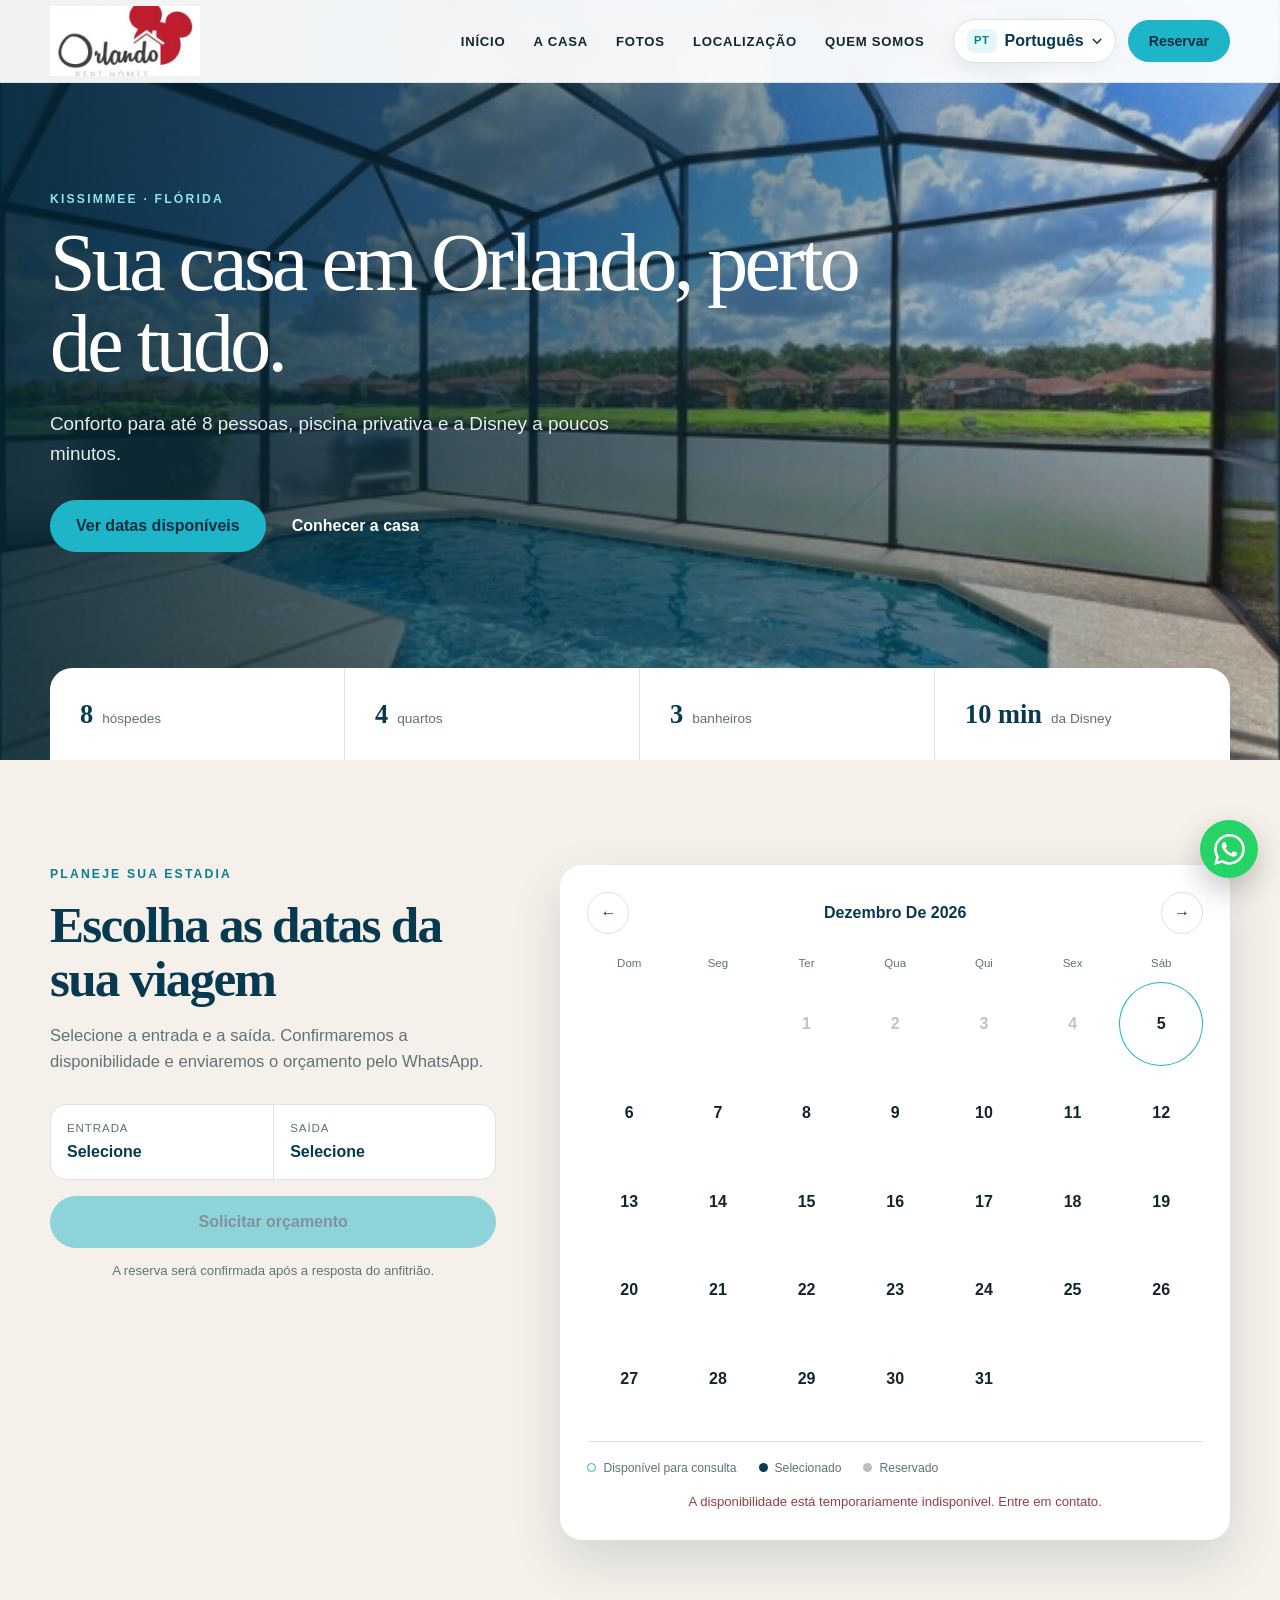
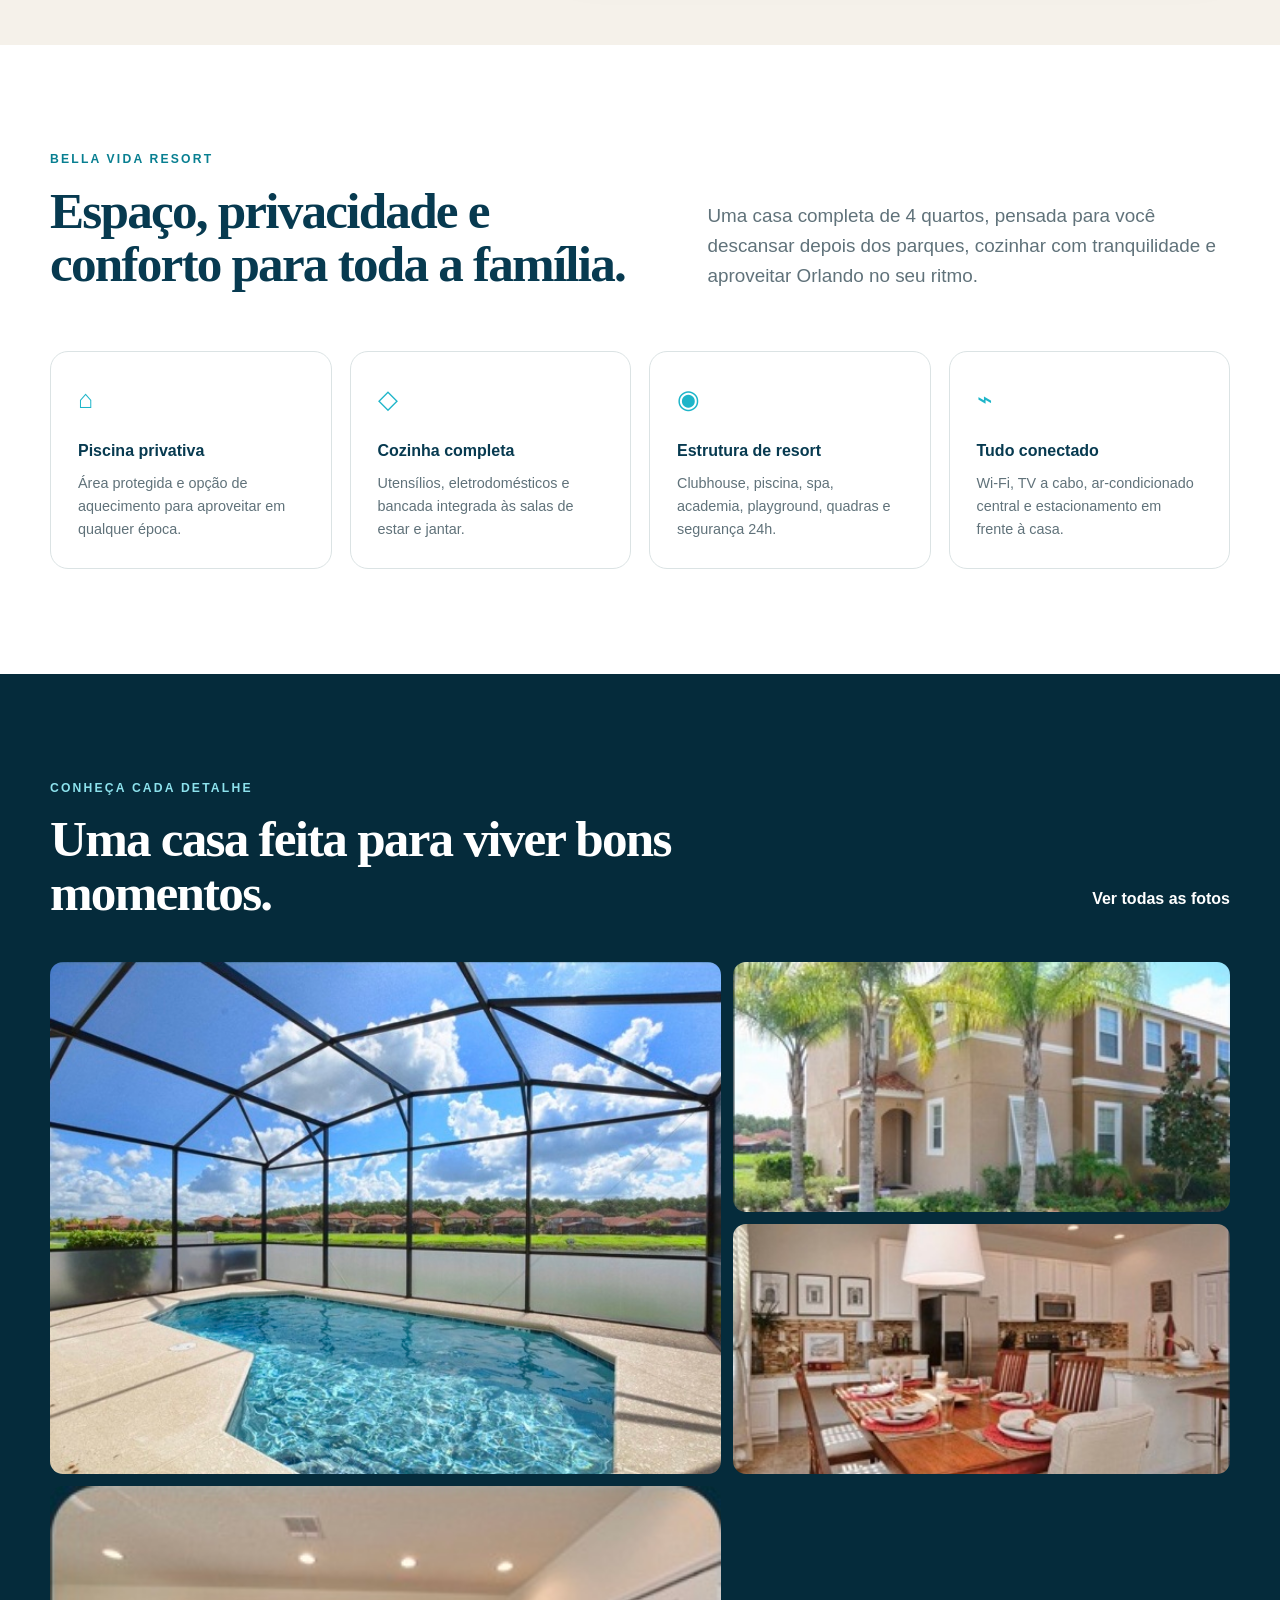
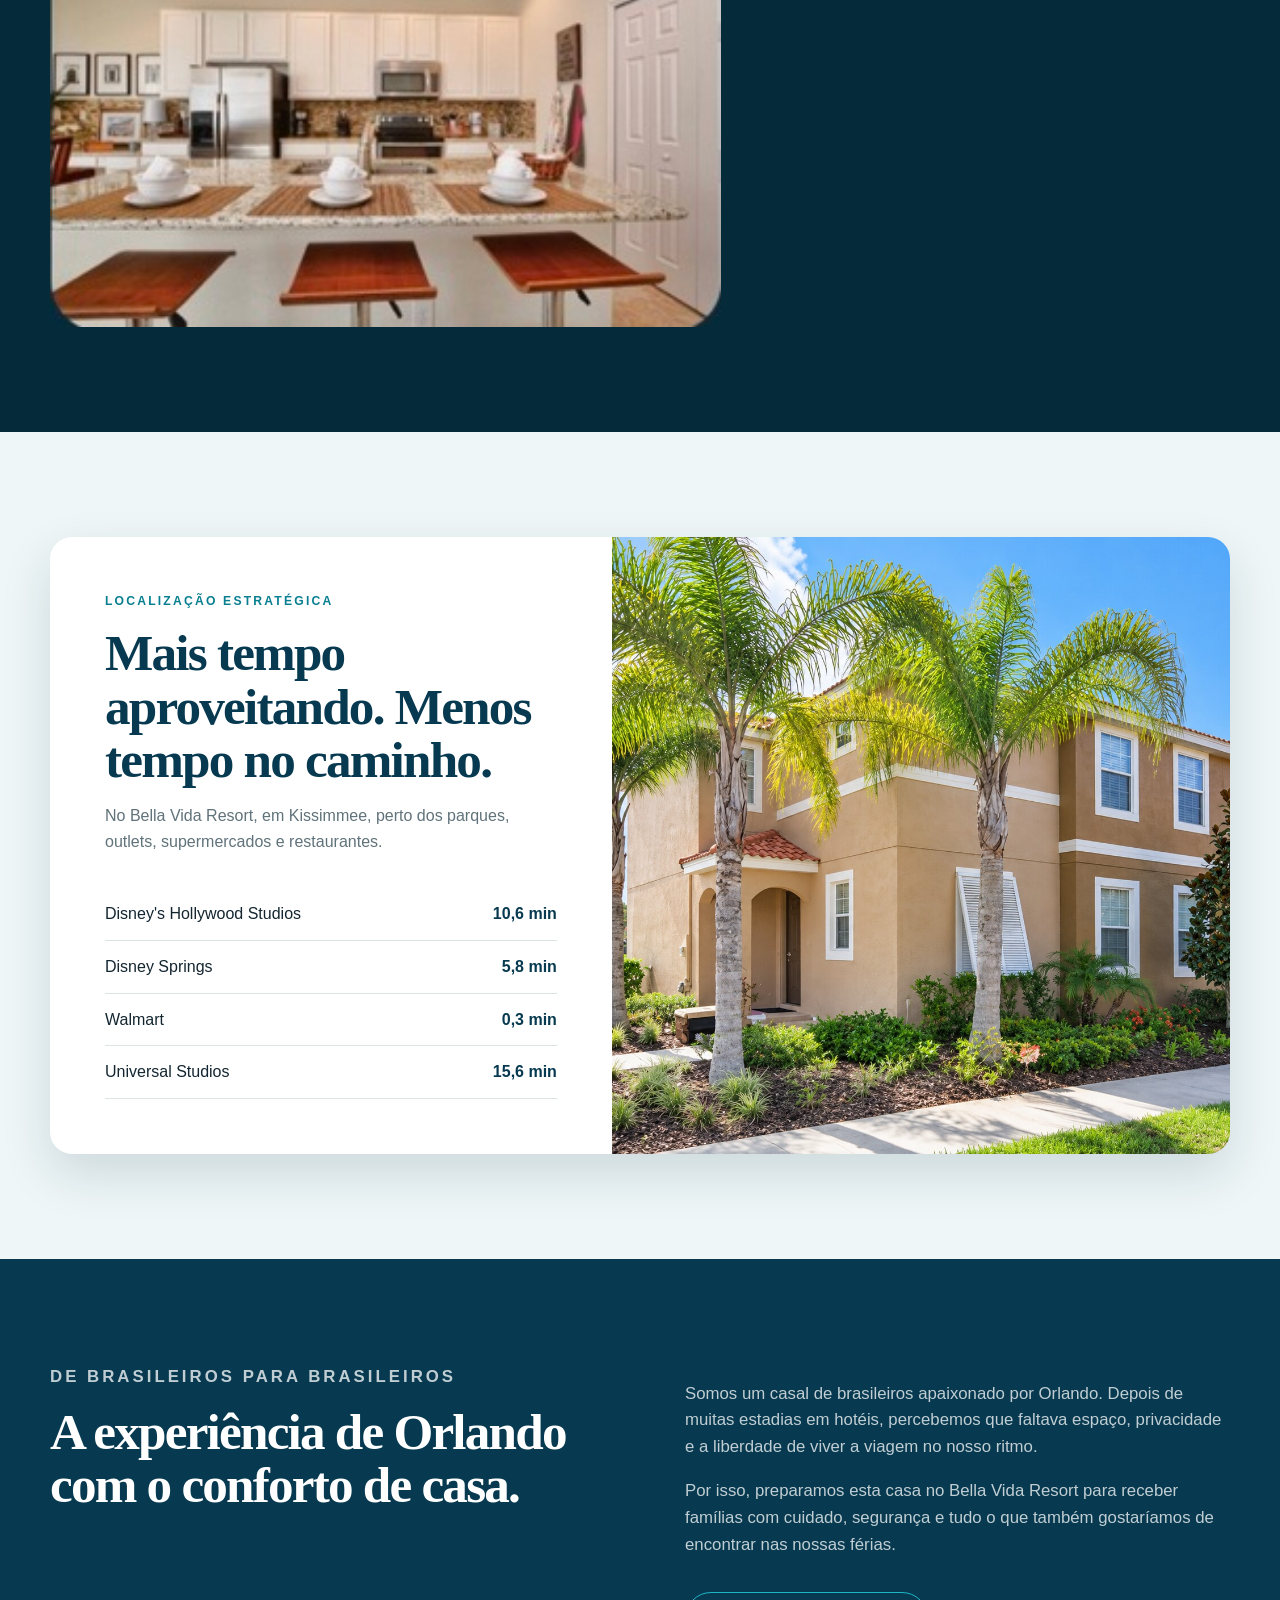
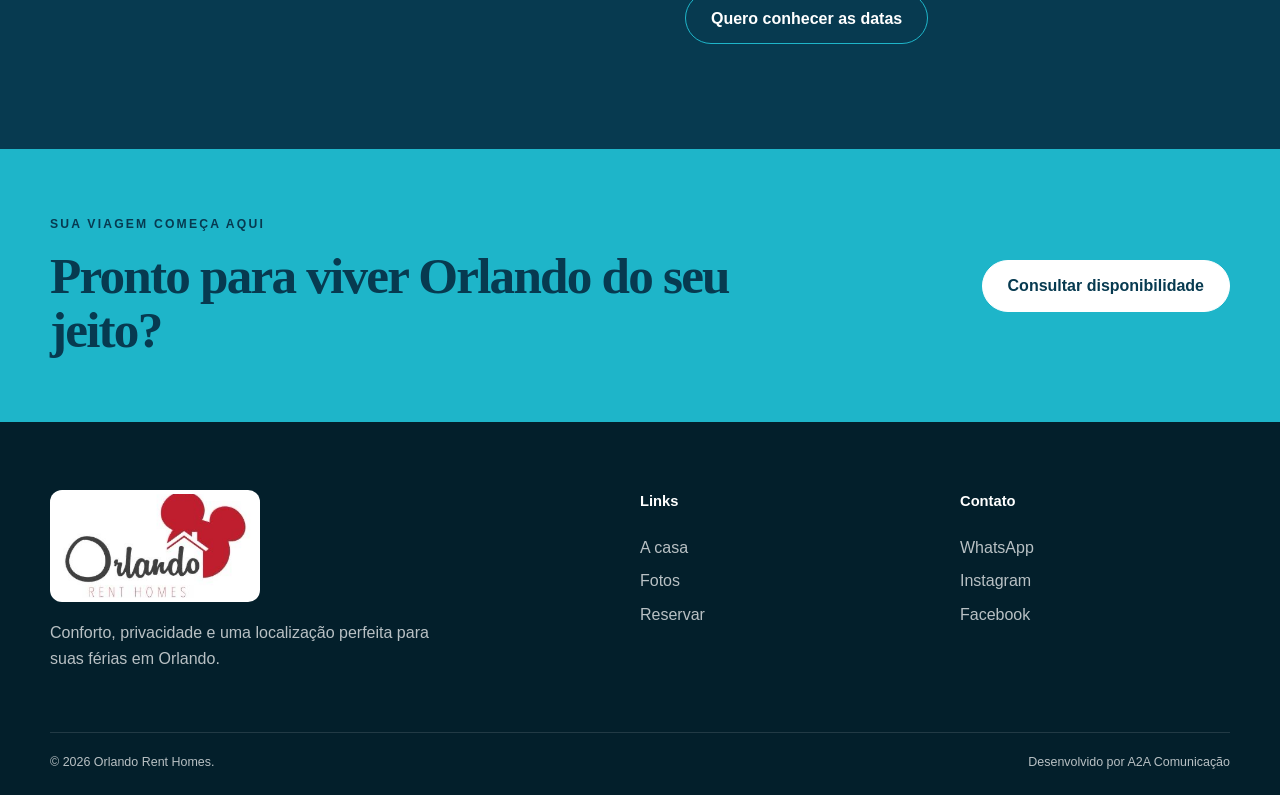
==== index.html @ c2b30181 "Atualiza logo do Orlando Rent Homes" ====
<!doctype html>
<html lang="pt-BR">
<head>
  <meta charset="utf-8">
  <meta name="viewport" content="width=device-width, initial-scale=1">
  <meta name="theme-color" content="#073a50">
  <meta name="description" content="Casa de temporada em Orlando, no Bella Vida Resort, com 4 quartos, piscina privativa e localização próxima à Disney.">
  <title>Orlando Rent Homes | Sua casa perto da Disney</title>
  <link rel="icon" type="image/svg+xml" href="assets/favicon.svg">
  <link rel="stylesheet" href="styles.css">
  <script src="app.js" defer></script>
</head>
<body>
  <a class="skip-link" href="#main">Pular para o conteúdo</a>
  <header class="site-header" id="top">
    <div class="header-inner shell">
      <a class="brand" href="#top" aria-label="Orlando Rent Homes - início">
        <img src="assets/logo-orlando-rent-homes-nova.jpeg?v=1" alt="Orlando Rent Homes" width="346" height="346">
      </a>
      <nav class="desktop-nav" aria-label="Navegação principal">
        <a href="#home" data-i18n="nav.home">Início</a>
        <a href="#house" data-i18n="nav.house">A casa</a>
        <a href="#gallery" data-i18n="nav.gallery">Fotos</a>
        <a href="#location" data-i18n="nav.location">Localização</a>
        <a href="#about" data-i18n="nav.about">Quem somos</a>
      </nav>
      <div class="header-actions">
        <div class="language-picker">
          <button class="language-button" type="button" aria-expanded="false" aria-controls="language-menu" aria-label="Escolher idioma">
            <span class="language-code" id="language-code" aria-hidden="true">PT</span>
            <span class="language-name" id="language-name">Português</span>
            <svg viewBox="0 0 12 8" aria-hidden="true"><path d="m1 1 5 5 5-5"/></svg>
          </button>
          <div class="language-menu" id="language-menu" role="menu" hidden>
            <button type="button" role="menuitem" data-language="pt"><span class="language-option-code" aria-hidden="true">PT</span><span><strong>Português</strong><small>Brasil</small></span><i aria-hidden="true">✓</i></button>
            <button type="button" role="menuitem" data-language="en"><span class="language-option-code" aria-hidden="true">EN</span><span><strong>English</strong><small>United States</small></span><i aria-hidden="true"></i></button>
          </div>
        </div>
        <a class="button button-small" href="#booking" data-i18n="nav.book">Reservar</a>
        <button class="menu-button" type="button" aria-expanded="false" aria-controls="mobile-nav" aria-label="Abrir menu">
          <svg viewBox="0 0 24 24" aria-hidden="true"><path d="M4 7h16M4 12h16M4 17h16"/></svg>
        </button>
      </div>
    </div>
    <nav class="mobile-nav" id="mobile-nav" aria-label="Navegação móvel" hidden>
      <a href="#home" data-i18n="nav.home">Início</a>
      <a href="#house" data-i18n="nav.house">A casa</a>
      <a href="#gallery" data-i18n="nav.gallery">Fotos</a>
      <a href="#location" data-i18n="nav.location">Localização</a>
      <a href="#about" data-i18n="nav.about">Quem somos</a>
      <a href="#booking" data-i18n="nav.book">Reservar</a>
    </nav>
  </header>

  <main id="main">
    <section class="hero" id="home" aria-labelledby="hero-title">
      <img class="hero-image" src="assets/pool.jpg?v=3" alt="Piscina privativa da casa em Orlando" fetchpriority="high">
      <div class="hero-overlay"></div>
      <div class="hero-content shell">
        <p class="eyebrow" data-i18n="hero.eyebrow">Kissimmee · Flórida</p>
        <h1 id="hero-title" data-i18n="hero.title">Sua casa em Orlando, perto de tudo.</h1>
        <p data-i18n="hero.text">Conforto para até 8 pessoas, piscina privativa e a Disney a poucos minutos.</p>
        <div class="hero-actions">
          <a class="button" href="#booking" data-i18n="hero.cta">Ver datas disponíveis</a>
          <a class="text-link light" href="#gallery"><span data-i18n="hero.photos">Conhecer a casa</span></a>
        </div>
      </div>
      <div class="quick-facts shell" aria-label="Destaques da casa">
        <div><strong>8</strong><span data-i18n="facts.guests">hóspedes</span></div>
        <div><strong>4</strong><span data-i18n="facts.bedrooms">quartos</span></div>
        <div><strong>3</strong><span data-i18n="facts.bathrooms">banheiros</span></div>
        <div><strong>10 min</strong><span data-i18n="facts.disney">da Disney</span></div>
      </div>
    </section>

    <section class="booking-section section" id="booking" aria-labelledby="booking-title">
      <div class="shell booking-grid">
        <div class="booking-copy">
          <p class="eyebrow dark" data-i18n="booking.eyebrow">Planeje sua estadia</p>
          <h2 id="booking-title" data-i18n="booking.title">Escolha as datas da sua viagem</h2>
          <p data-i18n="booking.text">Selecione a entrada e a saída. Confirmaremos a disponibilidade e enviaremos o orçamento pelo WhatsApp.</p>
          <div class="selection-summary" aria-live="polite">
            <div><span data-i18n="booking.checkin">Entrada</span><strong id="checkin-label">Selecione</strong></div>
            <div><span data-i18n="booking.checkout">Saída</span><strong id="checkout-label">Selecione</strong></div>
          </div>
          <button class="button button-wide" id="quote-button" type="button" disabled data-i18n="booking.quote">Solicitar orçamento</button>
          <p class="booking-note" data-i18n="booking.note">A reserva será confirmada após a resposta do anfitrião.</p>
        </div>
        <div class="calendar-card">
          <div class="calendar-toolbar">
            <button id="calendar-prev" type="button" aria-label="Mês anterior">←</button>
            <strong id="calendar-title"></strong>
            <button id="calendar-next" type="button" aria-label="Próximo mês">→</button>
          </div>
          <div class="calendar" id="calendar" aria-label="Calendário de reservas"></div>
          <div class="calendar-legend">
            <span><i class="legend-dot available"></i><span data-i18n="calendar.available">Disponível para consulta</span></span>
            <span><i class="legend-dot selected"></i><span data-i18n="calendar.selected">Selecionado</span></span>
            <span><i class="legend-dot reserved"></i><span data-i18n="calendar.reserved">Reservado</span></span>
          </div>
          <p class="calendar-status" id="calendar-status" aria-live="polite"></p>
        </div>
      </div>
    </section>

    <section class="section house-section" id="house">
      <div class="shell intro-grid">
        <div>
          <p class="eyebrow dark" data-i18n="house.eyebrow">Bella Vida Resort</p>
          <h2 data-i18n="house.title">Espaço, privacidade e conforto para toda a família.</h2>
        </div>
        <p class="lead" data-i18n="house.text">Uma casa completa de 4 quartos, pensada para você descansar depois dos parques, cozinhar com tranquilidade e aproveitar Orlando no seu ritmo.</p>
      </div>
      <div class="shell feature-grid">
        <article><span class="icon">⌂</span><h3 data-i18n="features.poolTitle">Piscina privativa</h3><p data-i18n="features.poolText">Área protegida e opção de aquecimento para aproveitar em qualquer época.</p></article>
        <article><span class="icon">◇</span><h3 data-i18n="features.kitchenTitle">Cozinha completa</h3><p data-i18n="features.kitchenText">Utensílios, eletrodomésticos e bancada integrada às salas de estar e jantar.</p></article>
        <article><span class="icon">◉</span><h3 data-i18n="features.resortTitle">Estrutura de resort</h3><p data-i18n="features.resortText">Clubhouse, piscina, spa, academia, playground, quadras e segurança 24h.</p></article>
        <article><span class="icon">⌁</span><h3 data-i18n="features.connectedTitle">Tudo conectado</h3><p data-i18n="features.connectedText">Wi-Fi, TV a cabo, ar-condicionado central e estacionamento em frente à casa.</p></article>
      </div>
    </section>

    <section class="gallery-section section" id="gallery" aria-labelledby="gallery-title">
      <div class="shell section-heading">
        <div><p class="eyebrow" data-i18n="gallery.eyebrow">Conheça cada detalhe</p><h2 id="gallery-title" data-i18n="gallery.title">Uma casa feita para viver bons momentos.</h2></div>
        <button class="text-link" id="show-all" type="button"><span data-i18n="gallery.cta">Ver todas as fotos</span></button>
      </div>
      <div class="shell gallery-grid">
        <button class="gallery-item gallery-main" data-full="assets/pool.jpg?v=3"><img src="assets/pool.jpg?v=3" alt="Piscina privativa" loading="lazy"></button>
        <button class="gallery-item" data-full="assets/front.jpg?v=3"><img src="assets/front.jpg?v=3" alt="Fachada da casa" loading="lazy"></button>
        <button class="gallery-item" data-full="assets/dining.jpg?v=3"><img src="assets/dining.jpg?v=3" alt="Sala de jantar" loading="lazy"></button>
        <button class="gallery-item" data-full="assets/kitchen.jpg?v=3"><img src="assets/kitchen.jpg?v=3" alt="Cozinha e bancada" loading="lazy"></button>
      </div>
    </section>

    <section class="section location-section" id="location">
      <div class="shell location-grid">
        <div class="location-card">
          <p class="eyebrow dark" data-i18n="location.eyebrow">Localização estratégica</p>
          <h2 data-i18n="location.title">Mais tempo aproveitando. Menos tempo no caminho.</h2>
          <p data-i18n="location.text">No Bella Vida Resort, em Kissimmee, perto dos parques, outlets, supermercados e restaurantes.</p>
          <ul class="distance-list">
            <li><span>Disney's Hollywood Studios</span><strong>10,6 min</strong></li>
            <li><span>Disney Springs</span><strong>5,8 min</strong></li>
            <li><span>Walmart</span><strong>0,3 min</strong></li>
            <li><span>Universal Studios</span><strong>15,6 min</strong></li>
          </ul>
        </div>
        <img src="assets/front-hd.jpg?v=4" alt="Casa Orlando Rent Homes no Bella Vida Resort" loading="lazy">
      </div>
    </section>

    <section class="section about-section" id="about">
      <div class="shell about-grid">
        <div>
          <p class="eyebrow" data-i18n="about.eyebrow">De brasileiros para brasileiros</p>
          <h2 data-i18n="about.title">A experiência de Orlando com o conforto de casa.</h2>
        </div>
        <div>
          <p data-i18n="about.text1">Somos um casal de brasileiros apaixonado por Orlando. Depois de muitas estadias em hotéis, percebemos que faltava espaço, privacidade e a liberdade de viver a viagem no nosso ritmo.</p>
          <p data-i18n="about.text2">Por isso, preparamos esta casa no Bella Vida Resort para receber famílias com cuidado, segurança e tudo o que também gostaríamos de encontrar nas nossas férias.</p>
          <a class="button button-outline" href="#booking" data-i18n="about.cta">Quero conhecer as datas</a>
        </div>
      </div>
    </section>

    <section class="cta-section">
      <div class="shell cta-inner">
        <div><p class="eyebrow" data-i18n="cta.eyebrow">Sua viagem começa aqui</p><h2 data-i18n="cta.title">Pronto para viver Orlando do seu jeito?</h2></div>
        <a class="button button-light" href="#booking" data-i18n="cta.button">Consultar disponibilidade</a>
      </div>
    </section>
  </main>

  <footer class="footer">
    <div class="shell footer-grid">
      <div class="footer-brand"><img src="assets/logo-orlando-rent-homes-nova.jpeg?v=1" alt="Orlando Rent Homes" width="346" height="346"><p data-i18n="footer.text">Conforto, privacidade e uma localização perfeita para suas férias em Orlando.</p></div>
      <div><h3 data-i18n="footer.links">Links</h3><a href="#house" data-i18n="nav.house">A casa</a><a href="#gallery" data-i18n="nav.gallery">Fotos</a><a href="#booking" data-i18n="nav.book">Reservar</a></div>
      <div><h3 data-i18n="footer.contact">Contato</h3><a href="https://wa.me/5511999066659" target="_blank" rel="noopener">WhatsApp</a><a href="https://www.instagram.com/orlando_rent_homes/" target="_blank" rel="noopener">Instagram</a><a href="https://www.facebook.com/orlandorenthomes" target="_blank" rel="noopener">Facebook</a></div>
    </div>
    <div class="shell footer-bottom"><span>© <span id="year"></span> Orlando Rent Homes.</span><span>Desenvolvido por <a href="https://a2a.com.br/" target="_blank" rel="noopener">A2A Comunicação</a></span></div>
  </footer>

  <a class="whatsapp-float" href="https://wa.me/5511999066659" target="_blank" rel="noopener" aria-label="Falar pelo WhatsApp">
    <svg viewBox="0 0 16 16" aria-hidden="true">
      <path d="M13.601 2.326A7.854 7.854 0 0 0 7.994 0C3.627 0 .068 3.558.064 7.926c0 1.399.366 2.76 1.057 3.965L0 16l4.204-1.102a7.933 7.933 0 0 0 3.79.965h.004c4.368 0 7.926-3.558 7.93-7.93a7.898 7.898 0 0 0-2.327-5.607M7.994 14.521a6.573 6.573 0 0 1-3.356-.92l-.24-.144-2.494.654.666-2.433-.156-.251a6.56 6.56 0 0 1-1.007-3.505c0-3.626 2.957-6.584 6.591-6.584a6.56 6.56 0 0 1 4.66 1.932 6.557 6.557 0 0 1 1.928 4.66c-.004 3.639-2.961 6.592-6.592 6.592m3.615-4.934c-.197-.099-1.17-.578-1.353-.646-.182-.065-.315-.099-.445.099-.133.197-.514.646-.63.775-.116.133-.232.148-.43.05-.197-.1-.836-.308-1.592-.985-.59-.525-.986-1.175-1.103-1.372-.116-.198-.013-.304.086-.403.09-.088.197-.232.296-.35.099-.116.133-.197.198-.329.065-.133.034-.247-.016-.346l-.627-1.513c-.165-.398-.332-.342-.445-.348-.116-.006-.247-.006-.38-.006a.729.729 0 0 0-.527.247c-.182.198-.691.677-.691 1.654s.71 1.916.81 2.049c.098.133 1.394 2.132 3.383 2.992.47.203.84.324 1.129.415.474.151.904.129 1.244.078.38-.058 1.171-.48 1.338-.943.164-.464.164-.86.116-.943-.05-.084-.182-.133-.38-.232"/>
    </svg>
  </a>

  <dialog class="lightbox" id="lightbox">
    <button type="button" class="lightbox-close" aria-label="Fechar">×</button>
    <button type="button" class="lightbox-prev" aria-label="Foto anterior">←</button>
    <img id="lightbox-image" alt="Foto ampliada da casa">
    <button type="button" class="lightbox-next" aria-label="Próxima foto">→</button>
  </dialog>
</body>
</html>
---- styles.css ----
:root{--navy:#073a50;--navy-deep:#052b3b;--aqua:#1eb5c9;--sand:#f5f1ea;--white:#fff;--ink:#132630;--muted:#60727a;--line:#dbe3e4;--shadow:0 20px 50px rgba(5,43,59,.14);--radius:22px;--shell:min(1180px,calc(100% - 40px))}
*{box-sizing:border-box}html{scroll-behavior:smooth;scroll-padding-top:92px}body{margin:0;color:var(--ink);font-family:Inter,ui-sans-serif,-apple-system,BlinkMacSystemFont,"Segoe UI",sans-serif;font-size:16px;line-height:1.6;background:#fff}img{max-width:100%;display:block}a{color:inherit;text-decoration:none}button{font:inherit}.shell{width:var(--shell);margin-inline:auto}.skip-link{position:fixed;left:12px;top:-80px;background:#fff;padding:12px 18px;z-index:999;border-radius:8px}.skip-link:focus{top:12px}.site-header{position:fixed;inset:0 0 auto;z-index:100;background:rgba(255,255,255,.94);backdrop-filter:blur(14px);border-bottom:1px solid rgba(7,58,80,.09)}.header-inner{height:82px;display:flex;align-items:center;justify-content:space-between;gap:28px}.brand img{width:154px;height:auto;max-height:64px;object-fit:contain}.desktop-nav{display:flex;align-items:center;gap:28px;margin-left:auto}.desktop-nav a{font-size:.82rem;font-weight:700;text-transform:uppercase;letter-spacing:.06em;position:relative}.desktop-nav a:after{content:"";position:absolute;left:0;right:100%;bottom:-7px;height:2px;background:var(--aqua);transition:.25s}.desktop-nav a:hover:after{right:0}.header-actions{display:flex;align-items:center;gap:12px}.lang-switch{border:0;background:transparent;color:var(--muted);font-weight:700;font-size:.82rem;cursor:pointer;padding:10px 4px}.lang-switch .lang-active{color:var(--navy)}.button{display:inline-flex;align-items:center;justify-content:center;min-height:52px;padding:0 25px;border:1px solid var(--aqua);border-radius:999px;background:var(--aqua);color:#062e3e;font-weight:800;cursor:pointer;transition:transform .2s,box-shadow .2s,background .2s}.button:hover{transform:translateY(-2px);box-shadow:0 12px 24px rgba(30,181,201,.24)}.button-small{min-height:42px;padding:0 20px;font-size:.88rem}.menu-button{display:none;border:0;background:transparent;width:44px;height:44px;padding:10px}.menu-button svg{fill:none;stroke:var(--navy);stroke-width:2;stroke-linecap:round}.mobile-nav{background:#fff;border-top:1px solid var(--line);padding:12px 20px 22px}.mobile-nav a{display:block;padding:12px 0;font-weight:700;border-bottom:1px solid #edf1f2}.hero{position:relative;min-height:760px;display:flex;align-items:center;padding-top:82px;color:#fff;overflow:hidden}.hero-image,.hero-overlay{position:absolute;inset:0;width:100%;height:100%;object-fit:cover}.hero-overlay{background:linear-gradient(90deg,rgba(3,35,49,.88) 0%,rgba(3,35,49,.58) 48%,rgba(3,35,49,.12) 100%)}.hero-content{position:relative;z-index:2;padding-bottom:100px}.eyebrow{margin:0 0 14px;text-transform:uppercase;letter-spacing:.18em;font-size:.76rem;font-weight:900;color:#8de2ed}.eyebrow.dark{color:#087f91}.hero h1{font-family:Georgia,"Times New Roman",serif;font-weight:500;font-size:clamp(3rem,6.4vw,6rem);line-height:.98;letter-spacing:-.045em;max-width:830px;margin:0}.hero-content>p:not(.eyebrow){max-width:600px;margin:25px 0 31px;font-size:1.18rem;color:rgba(255,255,255,.9)}.hero-actions{display:flex;align-items:center;gap:26px;flex-wrap:wrap}.text-link{display:inline-flex;align-items:center;gap:10px;border:0;background:transparent;padding:8px 0;font-weight:800;color:var(--navy);cursor:pointer}.text-link.light{color:#fff}.quick-facts{position:absolute;z-index:3;bottom:0;left:50%;transform:translateX(-50%);display:grid;grid-template-columns:repeat(4,1fr);background:#fff;color:var(--ink);border-radius:22px 22px 0 0;overflow:hidden;box-shadow:var(--shadow)}.quick-facts div{padding:25px 30px;border-right:1px solid var(--line);display:flex;align-items:baseline;gap:9px}.quick-facts div:last-child{border-right:0}.quick-facts strong{font-family:Georgia,serif;font-size:1.65rem;color:var(--navy)}.quick-facts span{font-size:.85rem;color:var(--muted)}.section{padding:105px 0}.booking-section{background:var(--sand)}.booking-grid{display:grid;grid-template-columns:.8fr 1.2fr;gap:64px;align-items:start}.booking-copy h2,.intro-grid h2,.section-heading h2,.location-card h2,.about-section h2,.cta-section h2{font-family:Georgia,serif;color:var(--navy);font-size:clamp(2.25rem,4vw,4rem);line-height:1.05;letter-spacing:-.035em;margin:0}.booking-copy>p:not(.eyebrow){color:var(--muted);font-size:1.04rem}.selection-summary{display:grid;grid-template-columns:1fr 1fr;border:1px solid var(--line);background:#fff;border-radius:16px;margin:28px 0 16px;overflow:hidden}.selection-summary div{padding:14px 16px}.selection-summary div+div{border-left:1px solid var(--line)}.selection-summary span{display:block;font-size:.72rem;text-transform:uppercase;letter-spacing:.08em;color:var(--muted)}.selection-summary strong{display:block;color:var(--navy);margin-top:2px}.button-wide{width:100%}.button:disabled{opacity:.48;cursor:not-allowed;transform:none;box-shadow:none}.booking-note{font-size:.82rem!important;text-align:center;margin-top:12px!important}.calendar-card{background:#fff;border-radius:var(--radius);box-shadow:var(--shadow);padding:27px}.calendar-toolbar{display:flex;align-items:center;justify-content:space-between;margin-bottom:15px}.calendar-toolbar button{border:1px solid var(--line);background:#fff;border-radius:50%;width:42px;height:42px;color:var(--navy);cursor:pointer}.calendar-toolbar strong{text-transform:capitalize;color:var(--navy)}.calendar{display:grid;grid-template-columns:repeat(7,1fr);gap:5px}.calendar-day-name{text-align:center;font-size:.72rem;color:var(--muted);padding:5px}.calendar-day{aspect-ratio:1;border:0;background:transparent;border-radius:50%;cursor:pointer;color:var(--ink);font-weight:650}.calendar-day:hover:not(:disabled){background:#e9f7f9}.calendar-day.is-today{box-shadow:inset 0 0 0 1px var(--aqua)}.calendar-day.is-selected,.calendar-day.is-start,.calendar-day.is-end{background:var(--navy);color:#fff}.calendar-day.is-range{background:#dff4f7;border-radius:8px}.calendar-day:disabled{color:#bdc5c8;cursor:not-allowed}.calendar-blank{aspect-ratio:1}.calendar-legend{display:flex;gap:22px;flex-wrap:wrap;border-top:1px solid var(--line);margin-top:20px;padding-top:17px;font-size:.76rem;color:var(--muted)}.legend-dot{display:inline-block;width:9px;height:9px;border-radius:50%;margin-right:7px}.legend-dot.available{border:1px solid var(--aqua)}.legend-dot.selected{background:var(--navy)}.intro-grid{display:grid;grid-template-columns:1.05fr .95fr;gap:80px;align-items:end}.lead{font-size:1.18rem;color:var(--muted);margin:0}.feature-grid{display:grid;grid-template-columns:repeat(4,1fr);gap:18px;margin-top:60px}.feature-grid article{border:1px solid var(--line);border-radius:18px;padding:27px;background:#fff}.feature-grid .icon{font-size:1.6rem;color:var(--aqua)}.feature-grid h3{font-size:1rem;color:var(--navy);margin:18px 0 8px}.feature-grid p{font-size:.9rem;color:var(--muted);margin:0}.gallery-section{background:var(--navy-deep);color:#fff}.gallery-section h2{color:#fff;max-width:700px}.gallery-section .text-link{color:#fff}.section-heading{display:flex;justify-content:space-between;align-items:end;gap:30px;margin-bottom:42px}.gallery-grid{display:grid;grid-template-columns:1.35fr 1fr 1fr;grid-template-rows:250px 250px;gap:12px}.gallery-item{border:0;padding:0;border-radius:13px;overflow:hidden;cursor:pointer;background:#0b4a62}.gallery-main{grid-row:1/3}.gallery-item img{width:100%;height:100%;object-fit:cover;transition:transform .45s}.gallery-item:hover img{transform:scale(1.04)}.location-section{background:#eef6f7}.location-grid{display:grid;grid-template-columns:1fr 1.1fr;align-items:stretch;background:#fff;border-radius:var(--radius);overflow:hidden;box-shadow:var(--shadow)}.location-grid>img{width:100%;height:100%;min-height:560px;object-fit:cover}.location-card{padding:55px}.location-card>p:not(.eyebrow){color:var(--muted)}.distance-list{list-style:none;margin:34px 0 0;padding:0}.distance-list li{display:flex;justify-content:space-between;gap:20px;padding:13px 0;border-bottom:1px solid var(--line)}.distance-list strong{color:var(--navy)}.about-section{background:var(--navy);color:#fff}.about-grid{display:grid;grid-template-columns:1fr 1fr;gap:90px}.about-section h2{color:#fff}.about-section p{color:rgba(255,255,255,.75);font-size:1.05rem}.button-outline{background:transparent;color:#fff;margin-top:17px}.cta-section{background:var(--aqua);padding:66px 0}.cta-inner{display:flex;align-items:center;justify-content:space-between;gap:35px}.cta-section h2{max-width:750px}.cta-section .eyebrow{color:var(--navy)}.button-light{background:#fff;border-color:#fff;color:var(--navy)}.footer{background:#031f2b;color:rgba(255,255,255,.72);padding:68px 0 22px}.footer-grid{display:grid;grid-template-columns:2fr 1fr 1fr;gap:50px}.footer-brand img{filter:brightness(0) invert(1);margin-bottom:18px}.footer-brand p{max-width:410px}.footer h3{color:#fff;font-size:.92rem;margin:0 0 17px}.footer-grid>div:not(.footer-brand) a{display:block;padding:4px 0}.footer a:hover{color:#8de2ed}.footer-bottom{display:flex;justify-content:space-between;gap:20px;border-top:1px solid rgba(255,255,255,.12);margin-top:45px;padding-top:20px;font-size:.78rem}.whatsapp-float{position:fixed;right:22px;bottom:22px;z-index:90;width:58px;height:58px;border-radius:50%;display:grid;place-items:center;background:#25d366;box-shadow:0 12px 30px rgba(0,0,0,.23)}.whatsapp-float svg{width:29px;fill:#fff}.lightbox{width:min(1000px,calc(100% - 30px));max-width:none;border:0;padding:0;background:#051f2a;border-radius:18px;overflow:visible}.lightbox::backdrop{background:rgba(2,16,22,.91)}.lightbox img{width:100%;max-height:80vh;object-fit:contain;border-radius:18px}.lightbox-close,.lightbox-prev,.lightbox-next{position:absolute;border:0;background:rgba(0,0,0,.55);color:#fff;cursor:pointer;border-radius:50%;width:46px;height:46px;font-size:1.4rem}.lightbox-close{right:-10px;top:-55px}.lightbox-prev{left:15px;top:50%;transform:translateY(-50%)}.lightbox-next{right:15px;top:50%;transform:translateY(-50%)}
@media(max-width:1020px){.desktop-nav{display:none}.menu-button{display:block}.booking-grid,.location-grid{grid-template-columns:1fr}.feature-grid{grid-template-columns:1fr 1fr}.gallery-grid{grid-template-columns:1.2fr 1fr;grid-template-rows:230px 230px}.gallery-item:nth-child(4),.gallery-item:nth-child(5){display:none}.location-grid>img{min-height:360px}.about-grid{gap:45px}}
@media(max-width:700px){:root{--shell:min(100% - 28px,1180px)}html{scroll-padding-top:72px}.header-inner{height:70px}.brand img{width:124px}.header-actions>.button{display:none}.hero{min-height:710px;padding-top:70px;align-items:flex-end}.hero-overlay{background:linear-gradient(0deg,rgba(3,35,49,.95) 0%,rgba(3,35,49,.55) 63%,rgba(3,35,49,.2) 100%)}.hero-content{padding-bottom:190px}.hero h1{font-size:clamp(2.75rem,13vw,4.6rem)}.hero-content>p:not(.eyebrow){font-size:1rem}.quick-facts{grid-template-columns:1fr 1fr;width:calc(100% - 28px);border-radius:18px 18px 0 0}.quick-facts div{padding:14px 16px}.quick-facts div:nth-child(2){border-right:0}.quick-facts div:nth-child(-n+2){border-bottom:1px solid var(--line)}.quick-facts strong{font-size:1.3rem}.section{padding:72px 0}.booking-grid,.intro-grid,.about-grid{grid-template-columns:1fr;gap:38px}.booking-copy h2,.intro-grid h2,.section-heading h2,.location-card h2,.about-section h2,.cta-section h2{font-size:2.45rem}.calendar-card{padding:17px}.calendar-day{font-size:.84rem}.feature-grid{grid-template-columns:1fr}.feature-grid article{padding:22px}.section-heading{align-items:flex-start;flex-direction:column;margin-bottom:30px}.gallery-grid{grid-template-columns:1fr 1fr;grid-template-rows:260px 150px}.gallery-main{grid-row:1;grid-column:1/3}.gallery-item:nth-child(4){display:block}.gallery-item:nth-child(5){display:none}.location-card{padding:32px 25px}.location-grid>img{min-height:280px}.cta-inner{align-items:flex-start;flex-direction:column}.footer-grid{grid-template-columns:1fr 1fr}.footer-brand{grid-column:1/3}.footer-bottom{flex-direction:column}.whatsapp-float{width:52px;height:52px;right:16px;bottom:16px}.lightbox-prev{left:8px}.lightbox-next{right:8px}}
@media(prefers-reduced-motion:reduce){html{scroll-behavior:auto}*,*:before,*:after{transition:none!important}}

/* Language menu and motion refinements */
.language-picker{position:relative;flex:0 0 auto}.language-button{min-height:44px;display:flex;align-items:center;gap:8px;padding:0 13px;border:1px solid var(--line);border-radius:999px;background:#fff;color:var(--navy);font-weight:800;cursor:pointer;box-shadow:0 6px 18px rgba(7,58,80,.06);transition:border-color .2s,box-shadow .2s,transform .2s}.language-button:hover,.language-button[aria-expanded="true"]{border-color:var(--aqua);box-shadow:0 10px 24px rgba(7,58,80,.12);transform:translateY(-1px)}.language-code,.language-option-code{display:inline-grid;place-items:center;min-width:30px;height:24px;padding:0 6px;border-radius:7px;background:#e6f7f9;color:#087f91;font-size:.7rem;font-weight:900;letter-spacing:.05em}.language-button svg{width:10px;height:7px;fill:none;stroke:currentColor;stroke-width:1.8;transition:transform .2s}.language-button[aria-expanded="true"] svg{transform:rotate(180deg)}.language-menu{position:absolute;right:0;top:calc(100% + 11px);width:240px;padding:8px;background:#fff;border:1px solid var(--line);border-radius:16px;box-shadow:0 22px 50px rgba(5,43,59,.2);animation:menu-in .18s ease both}.language-menu:before{content:"";position:absolute;right:24px;top:-6px;width:11px;height:11px;background:#fff;border-left:1px solid var(--line);border-top:1px solid var(--line);transform:rotate(45deg)}.language-menu button{position:relative;width:100%;display:grid;grid-template-columns:38px 1fr 20px;align-items:center;gap:9px;padding:11px;border:0;border-radius:11px;background:transparent;color:var(--ink);text-align:left;cursor:pointer}.language-menu button:hover,.language-menu button.is-active{background:#eef8f9}.language-menu strong,.language-menu small{display:block}.language-menu strong{font-size:.9rem;color:var(--navy)}.language-menu small{font-size:.72rem;color:var(--muted)}.language-menu i{font-style:normal;color:#087f91;font-weight:900}.reveal{opacity:0;transform:translateY(28px);transition:opacity .7s ease var(--reveal-delay,0ms),transform .7s cubic-bezier(.22,1,.36,1) var(--reveal-delay,0ms)}.reveal.is-visible{opacity:1;transform:none}.hero-image{animation:hero-zoom 16s ease-out both}.hero-content>*{animation:hero-rise .8s cubic-bezier(.22,1,.36,1) both}.hero-content>*:nth-child(2){animation-delay:.08s}.hero-content>*:nth-child(3){animation-delay:.16s}.hero-content>*:nth-child(4){animation-delay:.24s}.quick-facts{animation:facts-rise .75s .35s cubic-bezier(.22,1,.36,1) both}.feature-grid article{transition:transform .3s,box-shadow .3s,border-color .3s}.feature-grid article:hover{transform:translateY(-7px);border-color:rgba(30,181,201,.5);box-shadow:0 18px 40px rgba(5,43,59,.1)}.calendar-card{transition:transform .3s,box-shadow .3s}.calendar-card:hover{transform:translateY(-4px);box-shadow:0 25px 60px rgba(5,43,59,.18)}.whatsapp-float{animation:whatsapp-pulse 3s ease-in-out infinite}.text-link{position:relative}.text-link:after{content:"";position:absolute;left:0;right:100%;bottom:2px;height:2px;background:currentColor;transition:right .25s}.text-link:hover:after{right:0}@keyframes menu-in{from{opacity:0;transform:translateY(-7px)}to{opacity:1;transform:none}}@keyframes hero-zoom{from{transform:scale(1.04)}to{transform:scale(1)}}@keyframes hero-rise{from{opacity:0;transform:translateY(24px)}to{opacity:1;transform:none}}@keyframes facts-rise{from{opacity:0;transform:translate(-50%,25px)}to{opacity:1;transform:translate(-50%,0)}}@keyframes whatsapp-pulse{0%,100%{box-shadow:0 12px 30px rgba(0,0,0,.23)}50%{box-shadow:0 12px 30px rgba(0,0,0,.23),0 0 0 9px rgba(37,211,102,.13)}}

@media(max-width:1120px){.header-inner{gap:18px}.desktop-nav{gap:19px}.language-name{display:none}.language-code{display:inline}}
@media(max-width:700px){.header-inner{gap:8px}.header-actions{gap:5px}.brand{min-width:0}.brand img{width:116px}.language-button{min-height:42px;padding:0 9px;gap:6px}.language-name{display:none}.language-code{font-size:.72rem}.language-menu{position:fixed;right:14px;top:74px;width:min(240px,calc(100vw - 28px))}.language-menu:before{right:66px}.menu-button{width:42px;height:42px;padding:9px}}

.whatsapp-float svg{width:31px;height:31px;fill:#fff;stroke:none}
@media(prefers-reduced-motion:reduce){.hero-image,.hero-content>*,.quick-facts,.whatsapp-float{animation:none!important}.reveal{opacity:1;transform:none}}

.owner-link{display:block;width:max-content;margin:15px auto 0;color:var(--navy);font-size:.82rem;font-weight:800;text-decoration:underline;text-underline-offset:4px}.legend-dot.reserved{background:#b8c0c4}.calendar-day.is-reserved{background:#edf0f1;color:#8b969b;text-decoration:line-through}.calendar-status{min-height:22px;margin:13px 0 0;color:#9a3d3d;font-size:.82rem;text-align:center}

/* Galeria com fotos locais da casa */
.gallery-grid{grid-template-columns:1.35fr 1fr;grid-template-rows:250px 250px}
.gallery-main{grid-column:1;grid-row:1/3}
.gallery-item:nth-child(2){grid-column:2;grid-row:1}
.gallery-item:nth-child(3){grid-column:2;grid-row:2}
@media(max-width:1020px){
  .gallery-grid{grid-template-columns:1.2fr 1fr;grid-template-rows:230px 230px}
  .gallery-main{grid-column:1;grid-row:1/3}
  .gallery-item:nth-child(2){grid-column:2;grid-row:1;display:block}
  .gallery-item:nth-child(3){grid-column:2;grid-row:2;display:block}
}

/* Enquadramento da nova marca quadrada */
.brand img{width:150px;height:70px;max-height:none;object-fit:cover;object-position:center;background:#fff}
.footer-brand img{width:210px;height:112px;object-fit:cover;object-position:center;filter:none;background:#fff;border-radius:12px;padding:4px;margin-bottom:18px}
@media(max-width:700px){.brand img{width:116px;height:56px}}
@media(max-width:700px){
  .gallery-grid{grid-template-columns:1fr 1fr;grid-template-rows:260px 150px}
  .gallery-main{grid-column:1/3;grid-row:1}
  .gallery-item:nth-child(2){grid-column:1;grid-row:2;display:block}
  .gallery-item:nth-child(3){grid-column:2;grid-row:2;display:block}
}
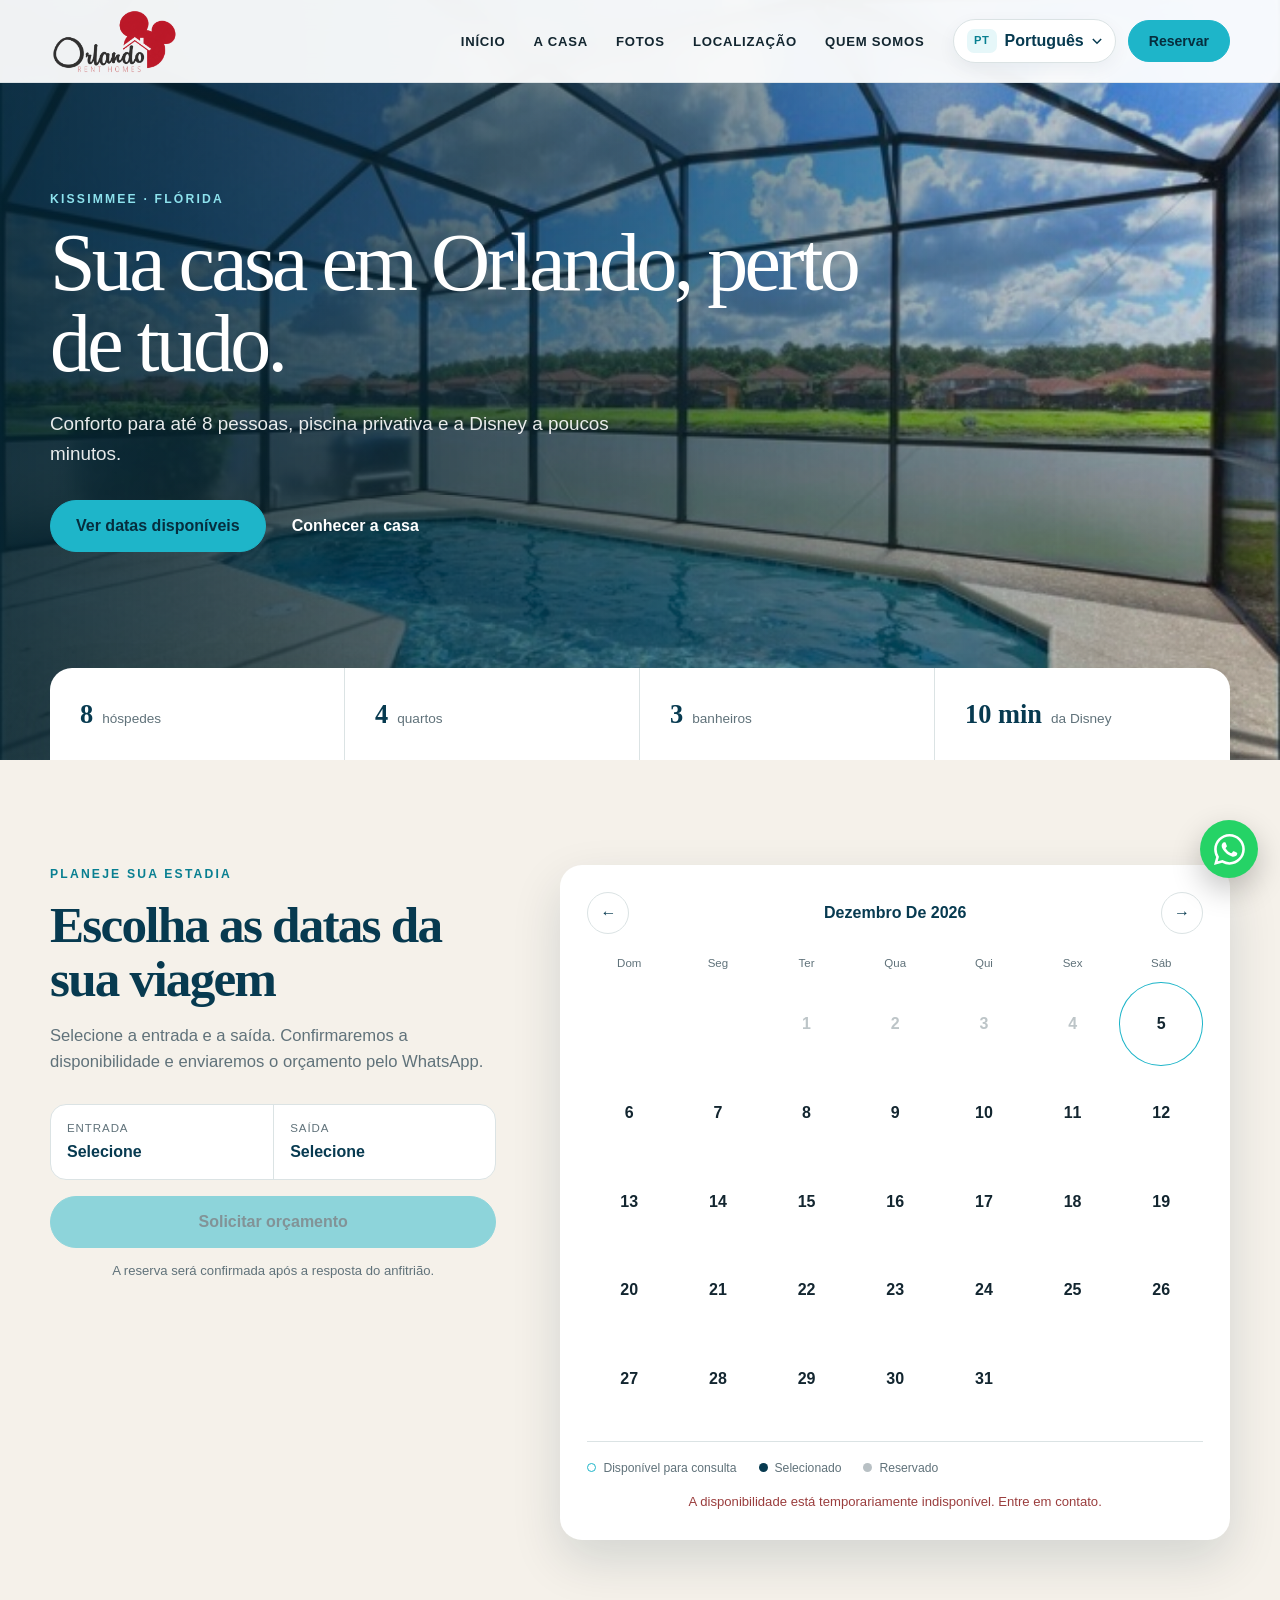
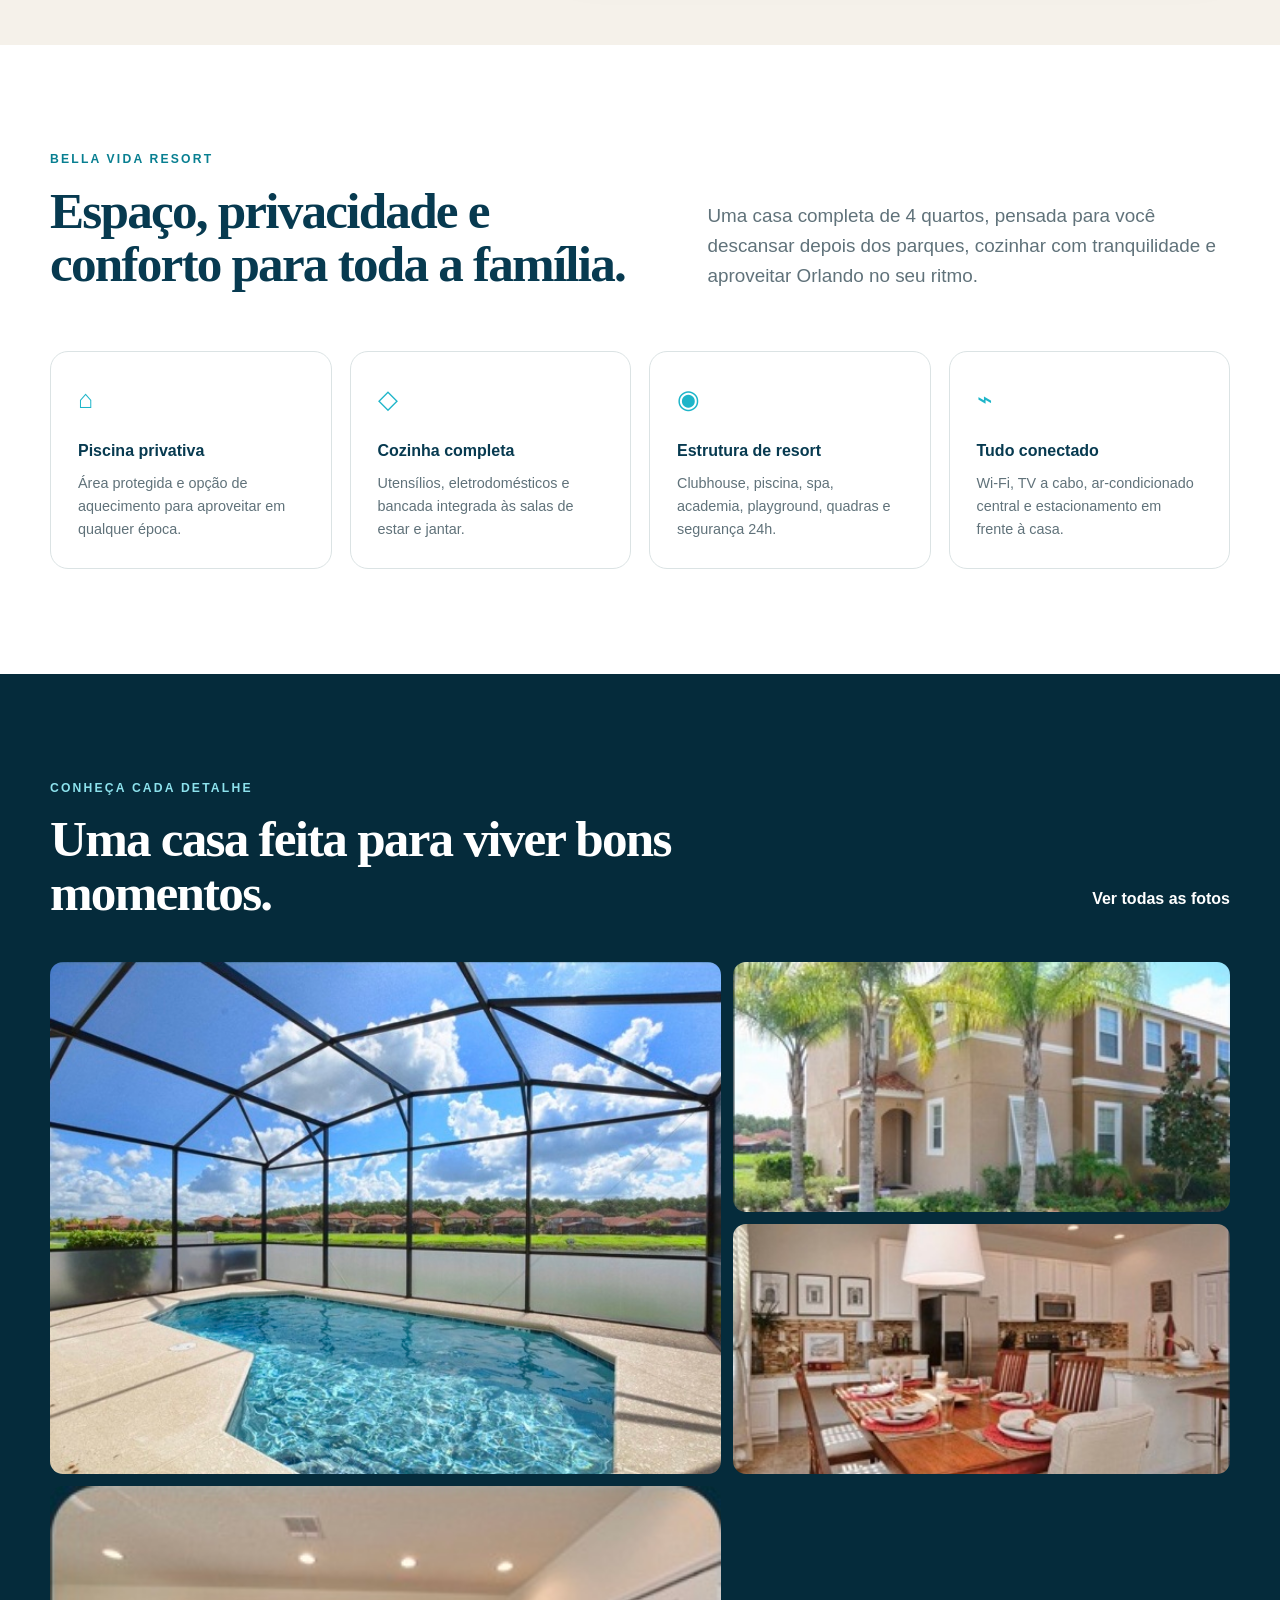
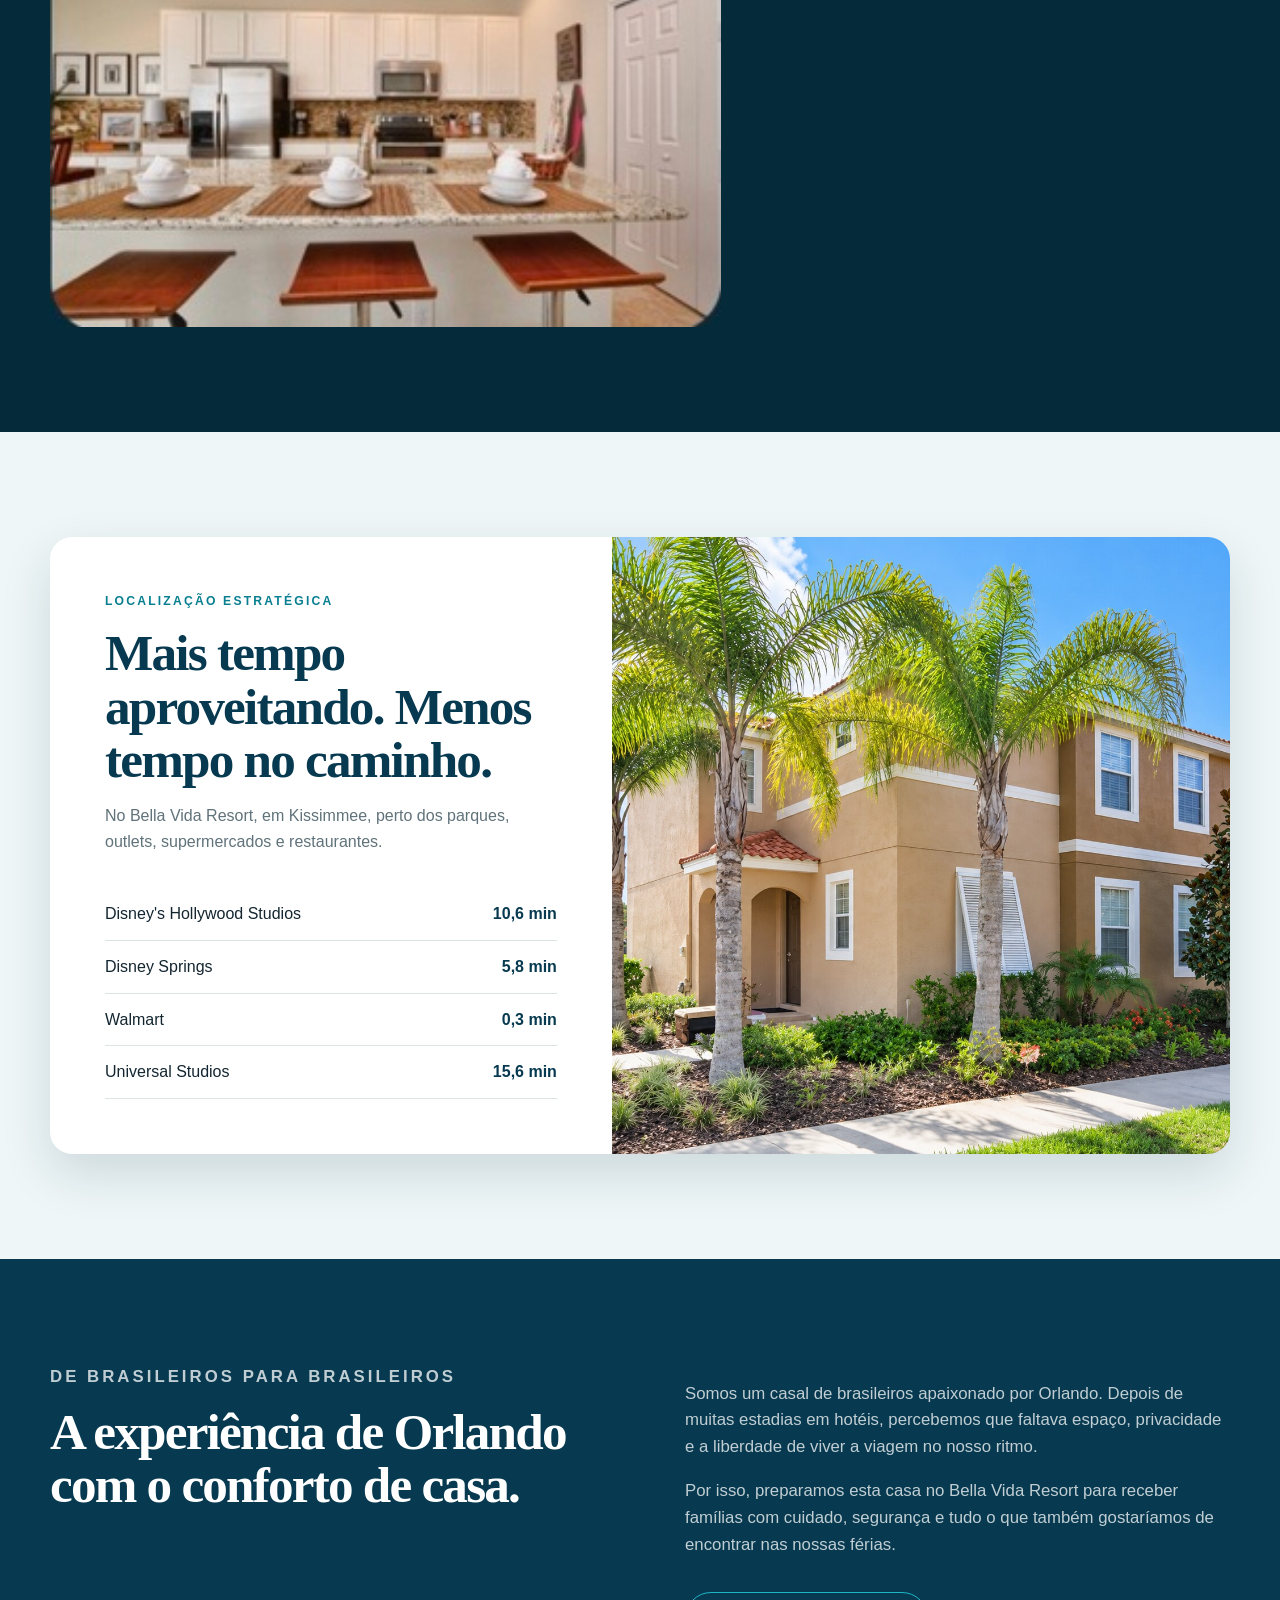
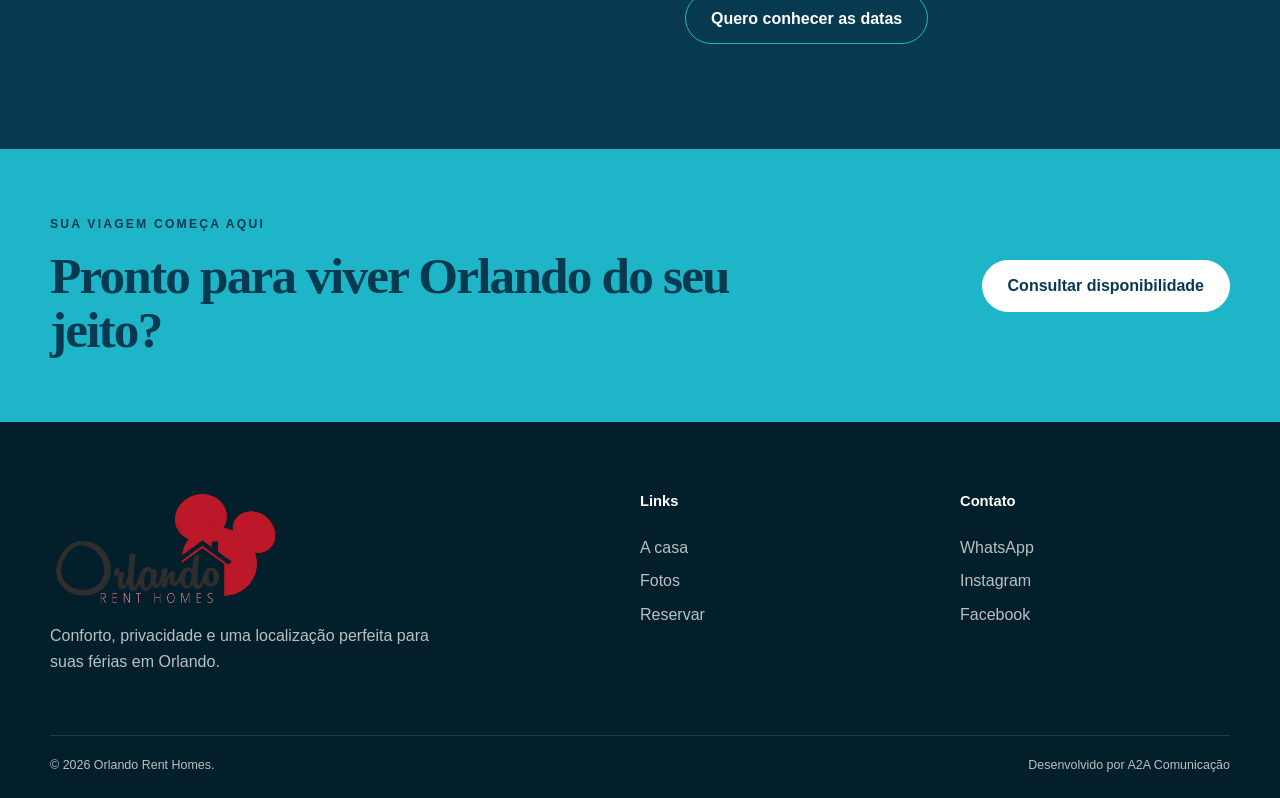
==== commit 25409284: "Remove fundo da logo do Orlando Rent Homes" ====
--- a/index.html
+++ b/index.html
@@ -7,7 +7,7 @@
   <meta name="description" content="Casa de temporada em Orlando, no Bella Vida Resort, com 4 quartos, piscina privativa e localização próxima à Disney.">
   <title>Orlando Rent Homes | Sua casa perto da Disney</title>
   <link rel="icon" type="image/svg+xml" href="assets/favicon.svg">
-  <link rel="stylesheet" href="styles.css">
+  <link rel="stylesheet" href="styles.css?v=3">
   <script src="app.js" defer></script>
 </head>
 <body>
@@ -15,7 +15,7 @@
   <header class="site-header" id="top">
     <div class="header-inner shell">
       <a class="brand" href="#top" aria-label="Orlando Rent Homes - início">
-        <img src="assets/logo-orlando-rent-homes-nova.jpeg?v=1" alt="Orlando Rent Homes" width="346" height="346">
+        <img src="assets/logo-orlando-rent-homes-transparente.png?v=1" alt="Orlando Rent Homes" width="1774" height="887">
       </a>
       <nav class="desktop-nav" aria-label="Navegação principal">
         <a href="#home" data-i18n="nav.home">Início</a>
@@ -173,7 +173,7 @@
 
   <footer class="footer">
     <div class="shell footer-grid">
-      <div class="footer-brand"><img src="assets/logo-orlando-rent-homes-nova.jpeg?v=1" alt="Orlando Rent Homes" width="346" height="346"><p data-i18n="footer.text">Conforto, privacidade e uma localização perfeita para suas férias em Orlando.</p></div>
+      <div class="footer-brand"><img src="assets/logo-orlando-rent-homes-transparente.png?v=1" alt="Orlando Rent Homes" width="1774" height="887"><p data-i18n="footer.text">Conforto, privacidade e uma localização perfeita para suas férias em Orlando.</p></div>
       <div><h3 data-i18n="footer.links">Links</h3><a href="#house" data-i18n="nav.house">A casa</a><a href="#gallery" data-i18n="nav.gallery">Fotos</a><a href="#booking" data-i18n="nav.book">Reservar</a></div>
       <div><h3 data-i18n="footer.contact">Contato</h3><a href="https://wa.me/5511999066659" target="_blank" rel="noopener">WhatsApp</a><a href="https://www.instagram.com/orlando_rent_homes/" target="_blank" rel="noopener">Instagram</a><a href="https://www.facebook.com/orlandorenthomes" target="_blank" rel="noopener">Facebook</a></div>
     </div>
--- a/styles.css
+++ b/styles.css
@@ -27,10 +27,10 @@
   .gallery-item:nth-child(3){grid-column:2;grid-row:2;display:block}
 }
 
-/* Enquadramento da nova marca quadrada */
-.brand img{width:150px;height:70px;max-height:none;object-fit:cover;object-position:center;background:#fff}
-.footer-brand img{width:210px;height:112px;object-fit:cover;object-position:center;filter:none;background:#fff;border-radius:12px;padding:4px;margin-bottom:18px}
-@media(max-width:700px){.brand img{width:116px;height:56px}}
+/* Marca com fundo transparente */
+.brand img{width:154px;height:auto;max-height:64px;object-fit:contain;object-position:left center;background:transparent}
+.footer-brand img{width:230px;height:auto;max-height:116px;object-fit:contain;object-position:left center;filter:none;background:transparent;border-radius:0;padding:0;margin-bottom:18px}
+@media(max-width:700px){.brand img{width:124px;max-height:56px}}
 @media(max-width:700px){
   .gallery-grid{grid-template-columns:1fr 1fr;grid-template-rows:260px 150px}
   .gallery-main{grid-column:1/3;grid-row:1}
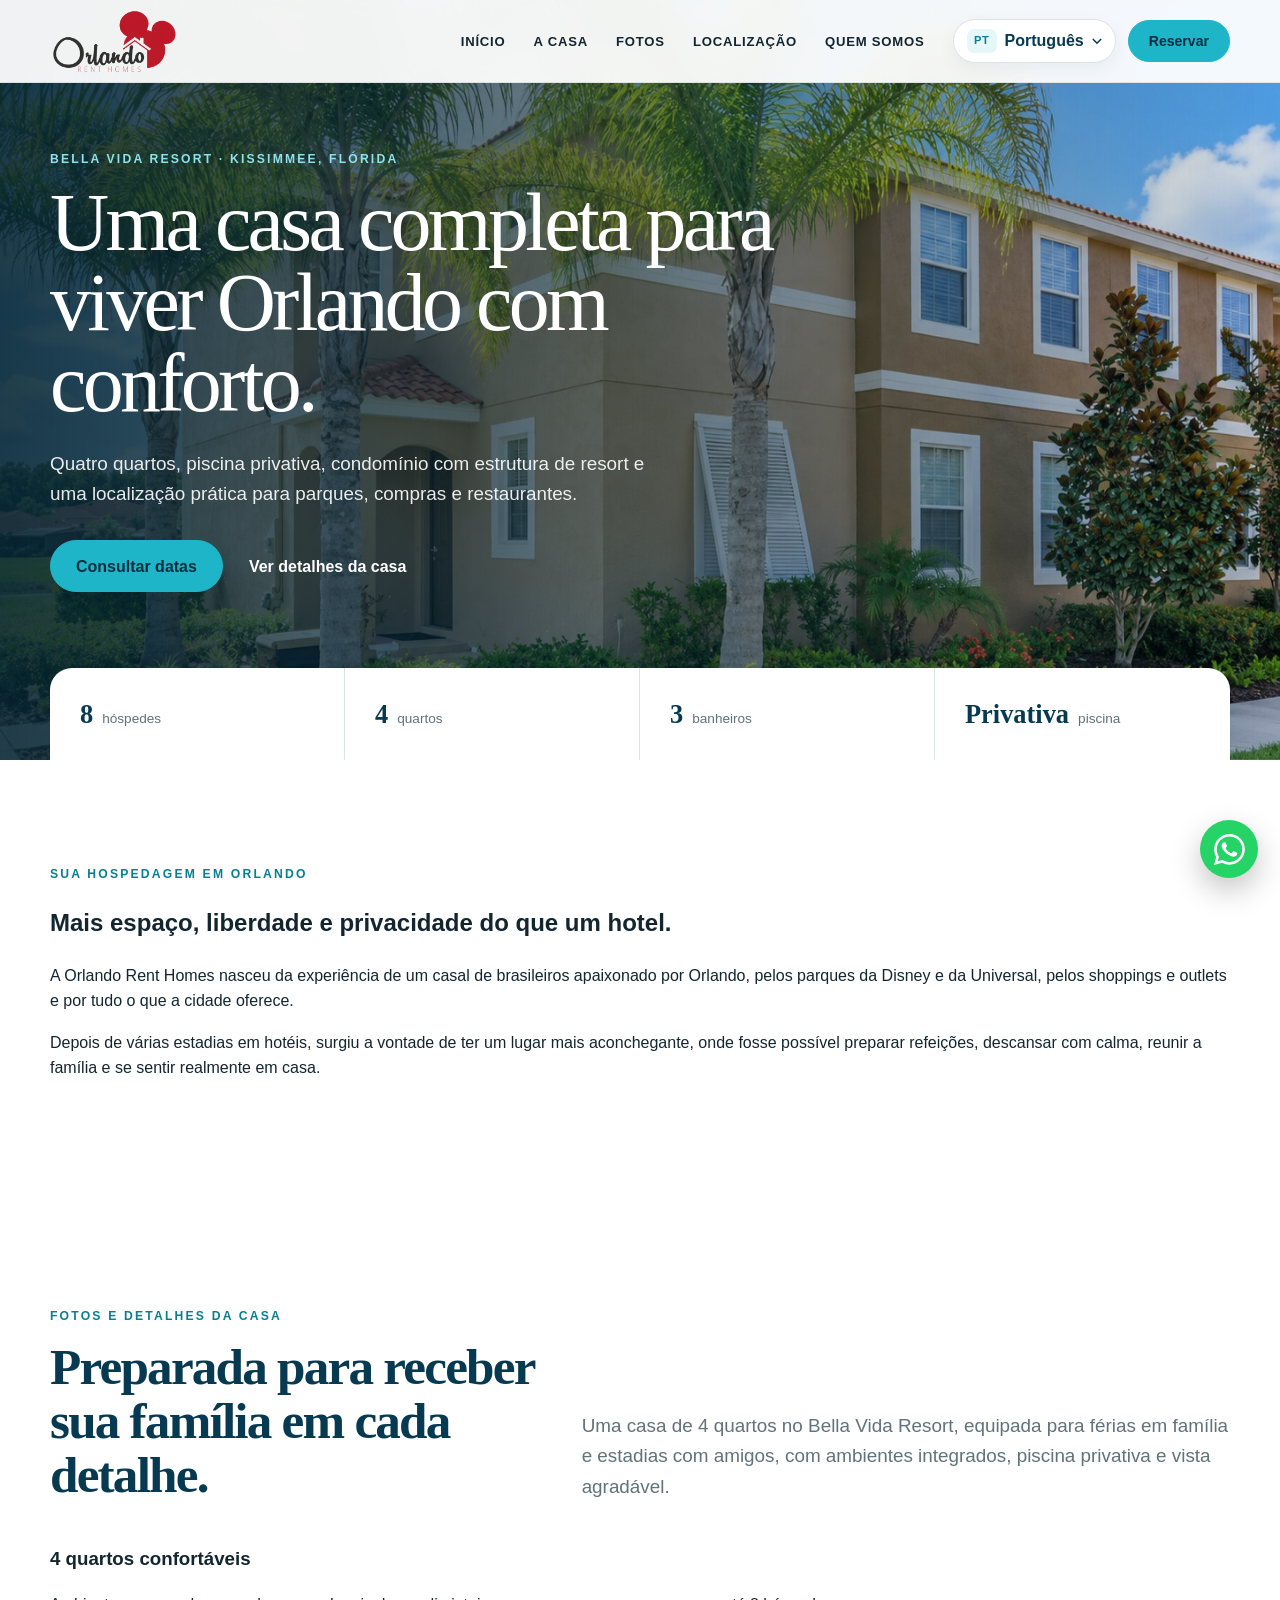
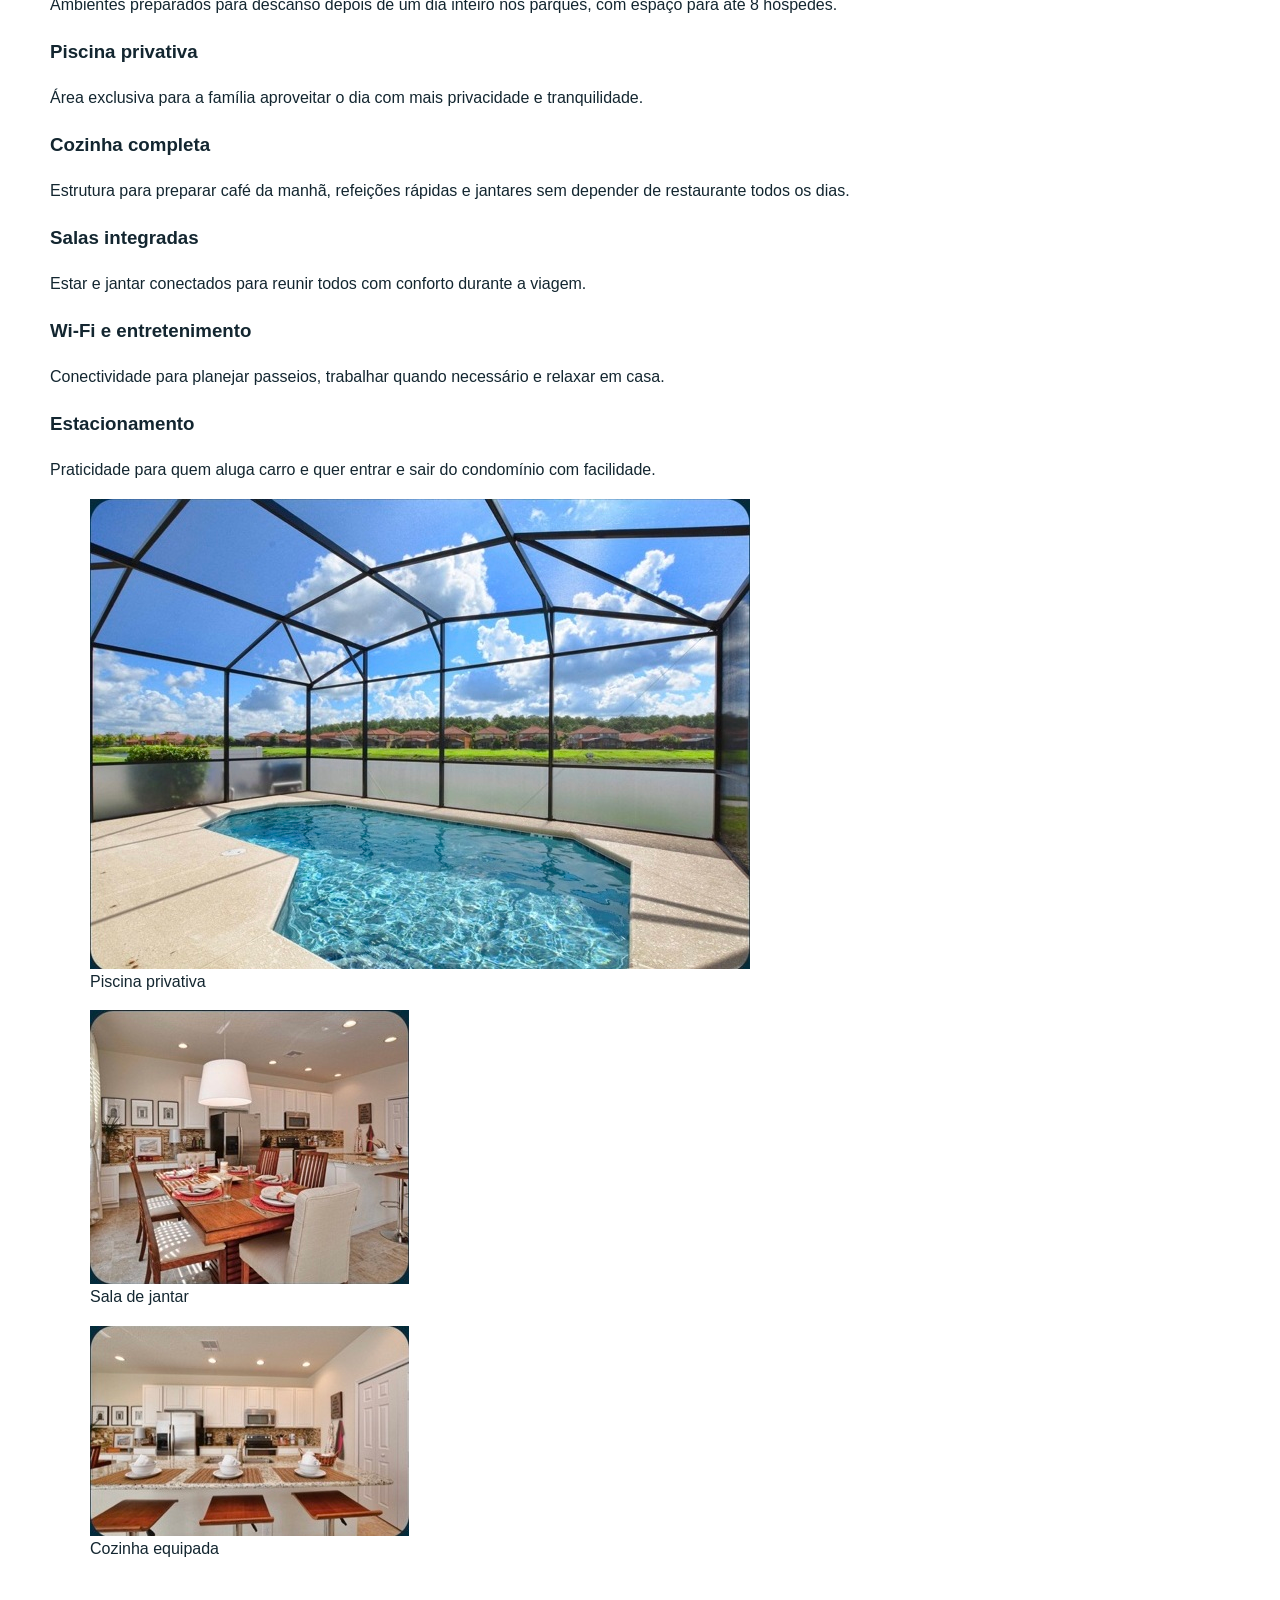
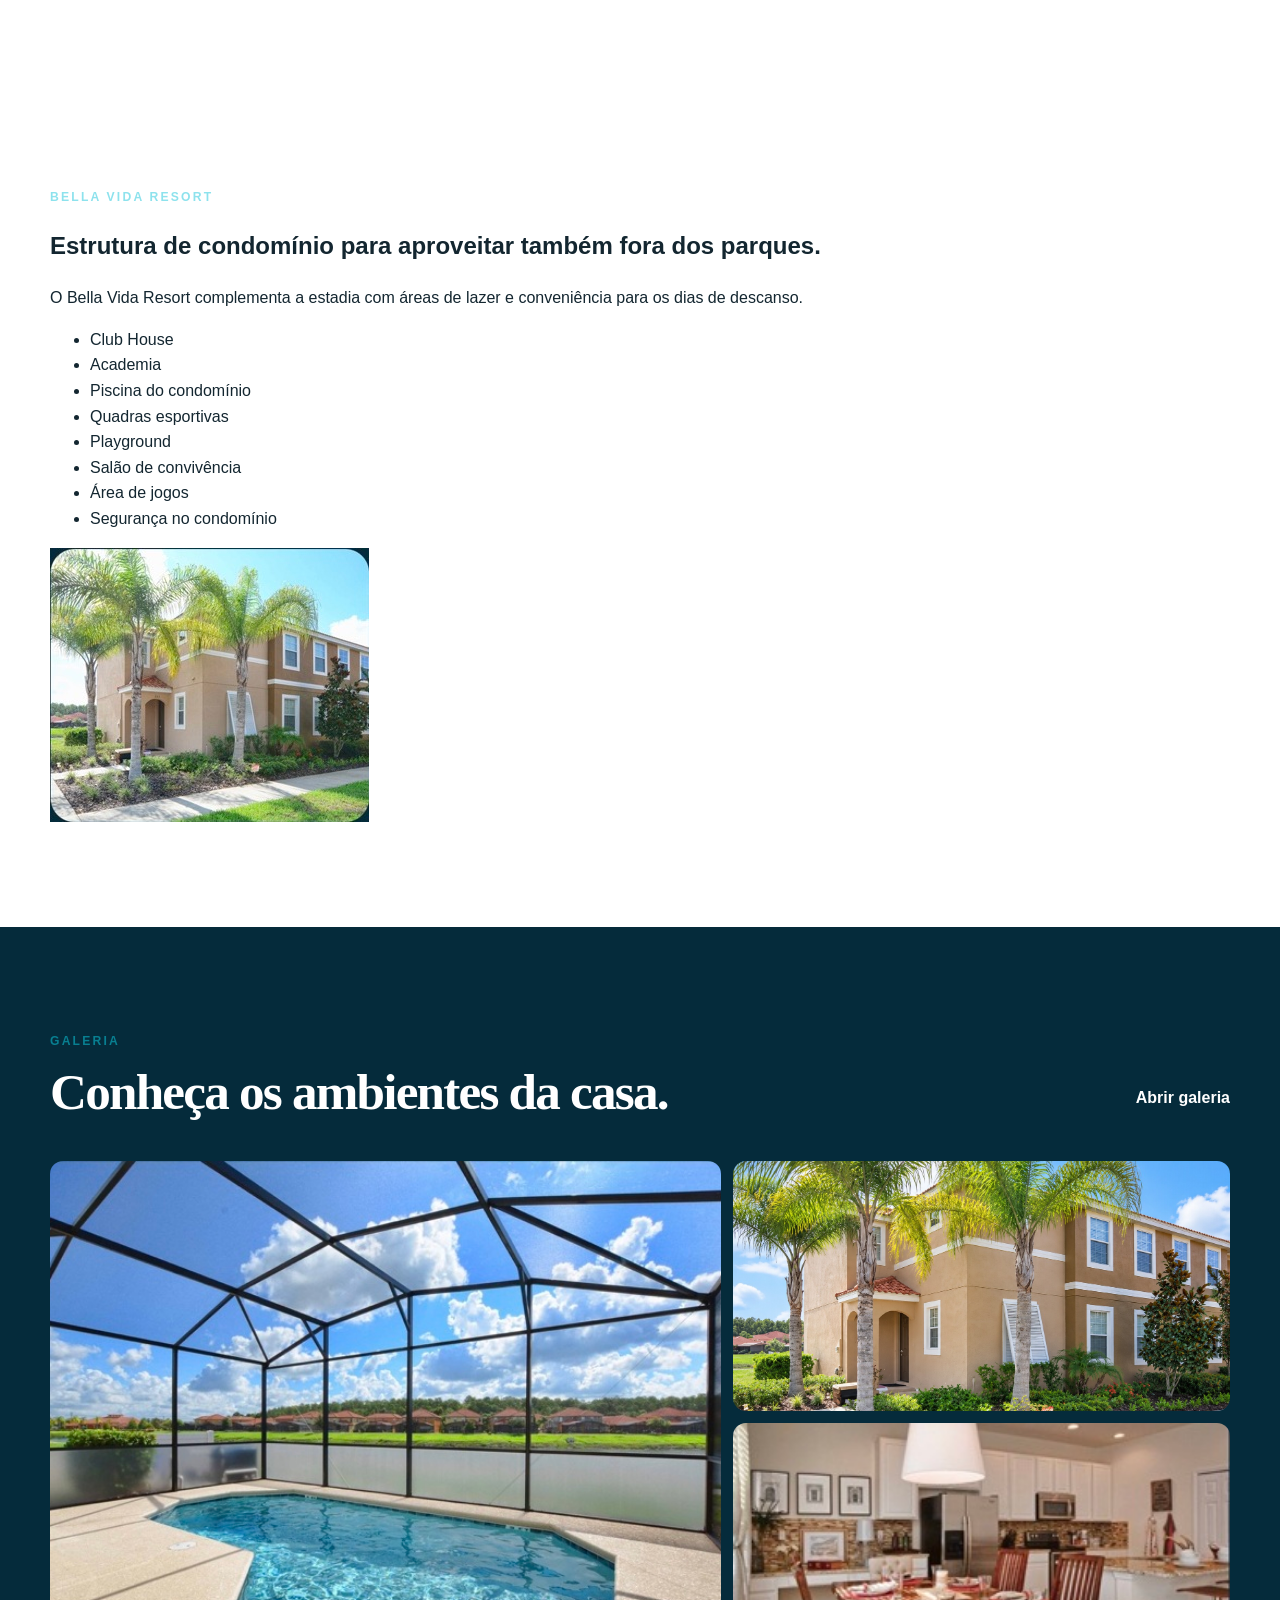
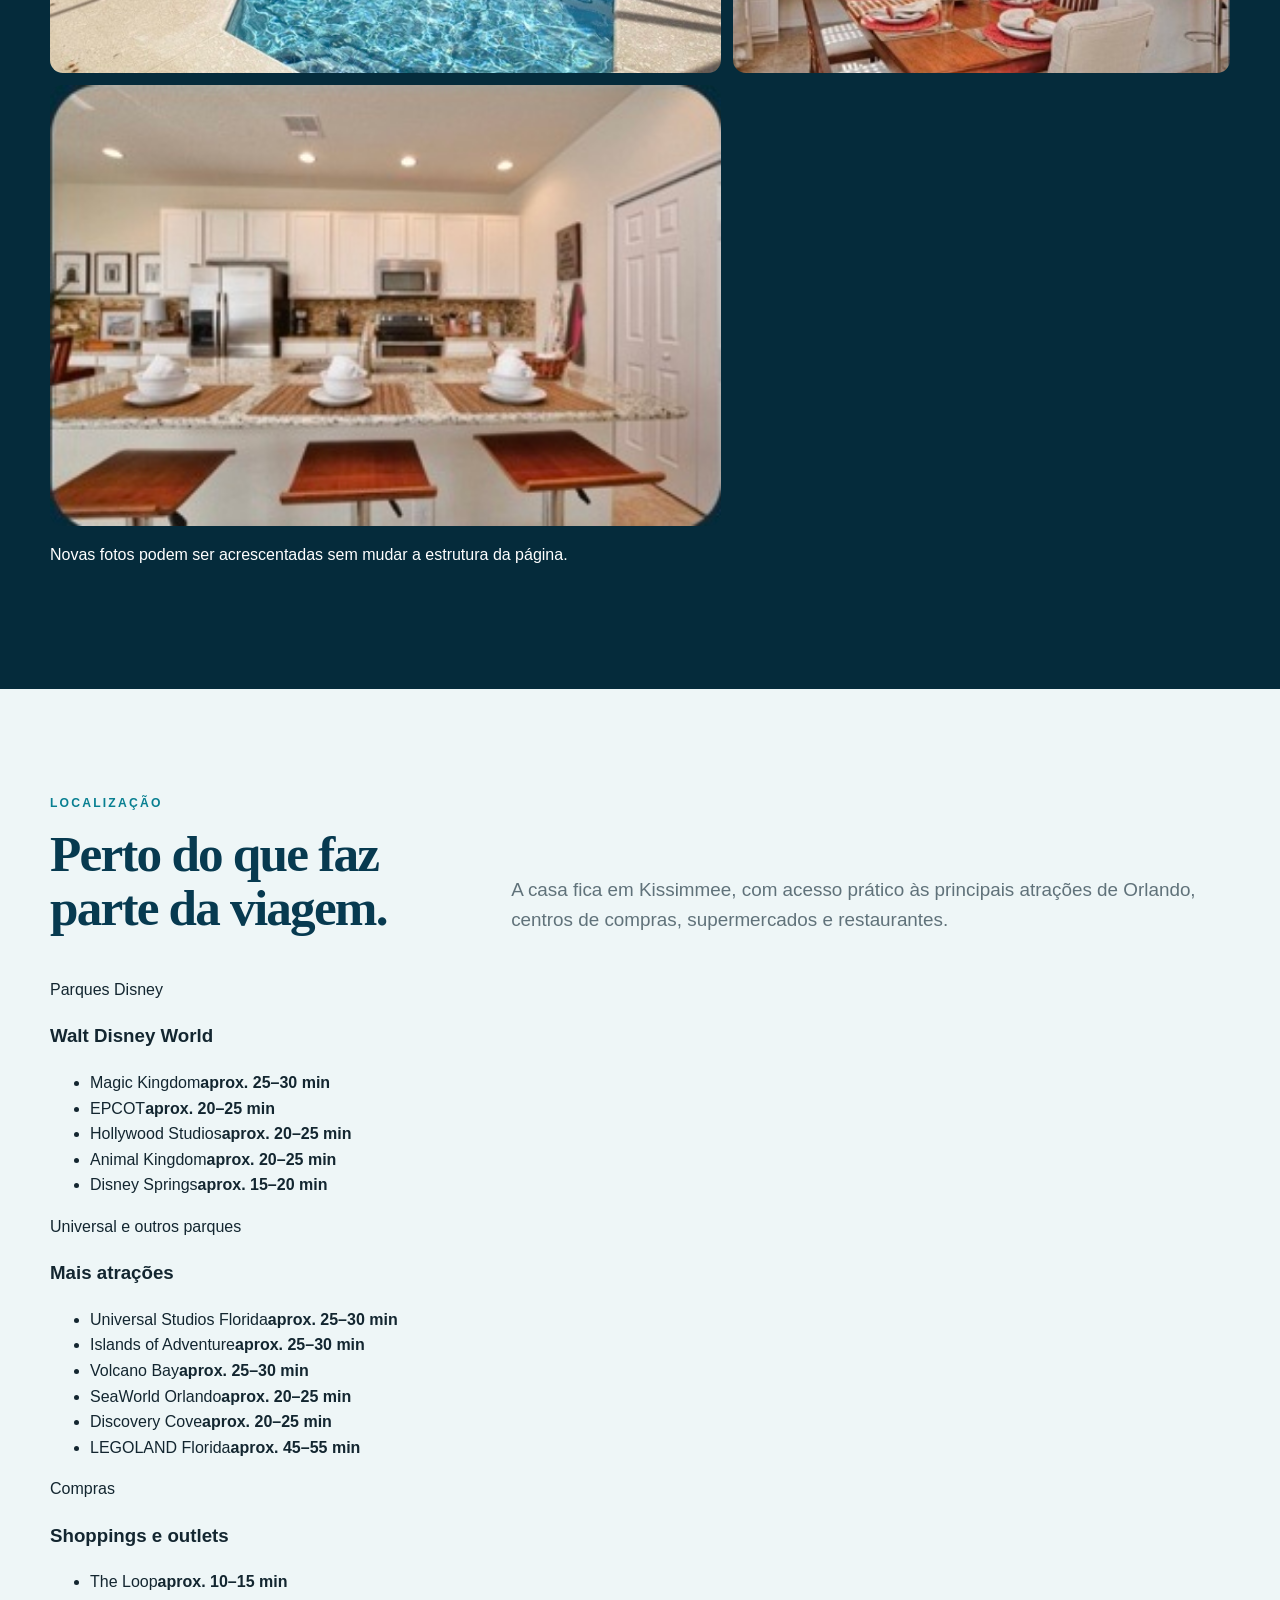
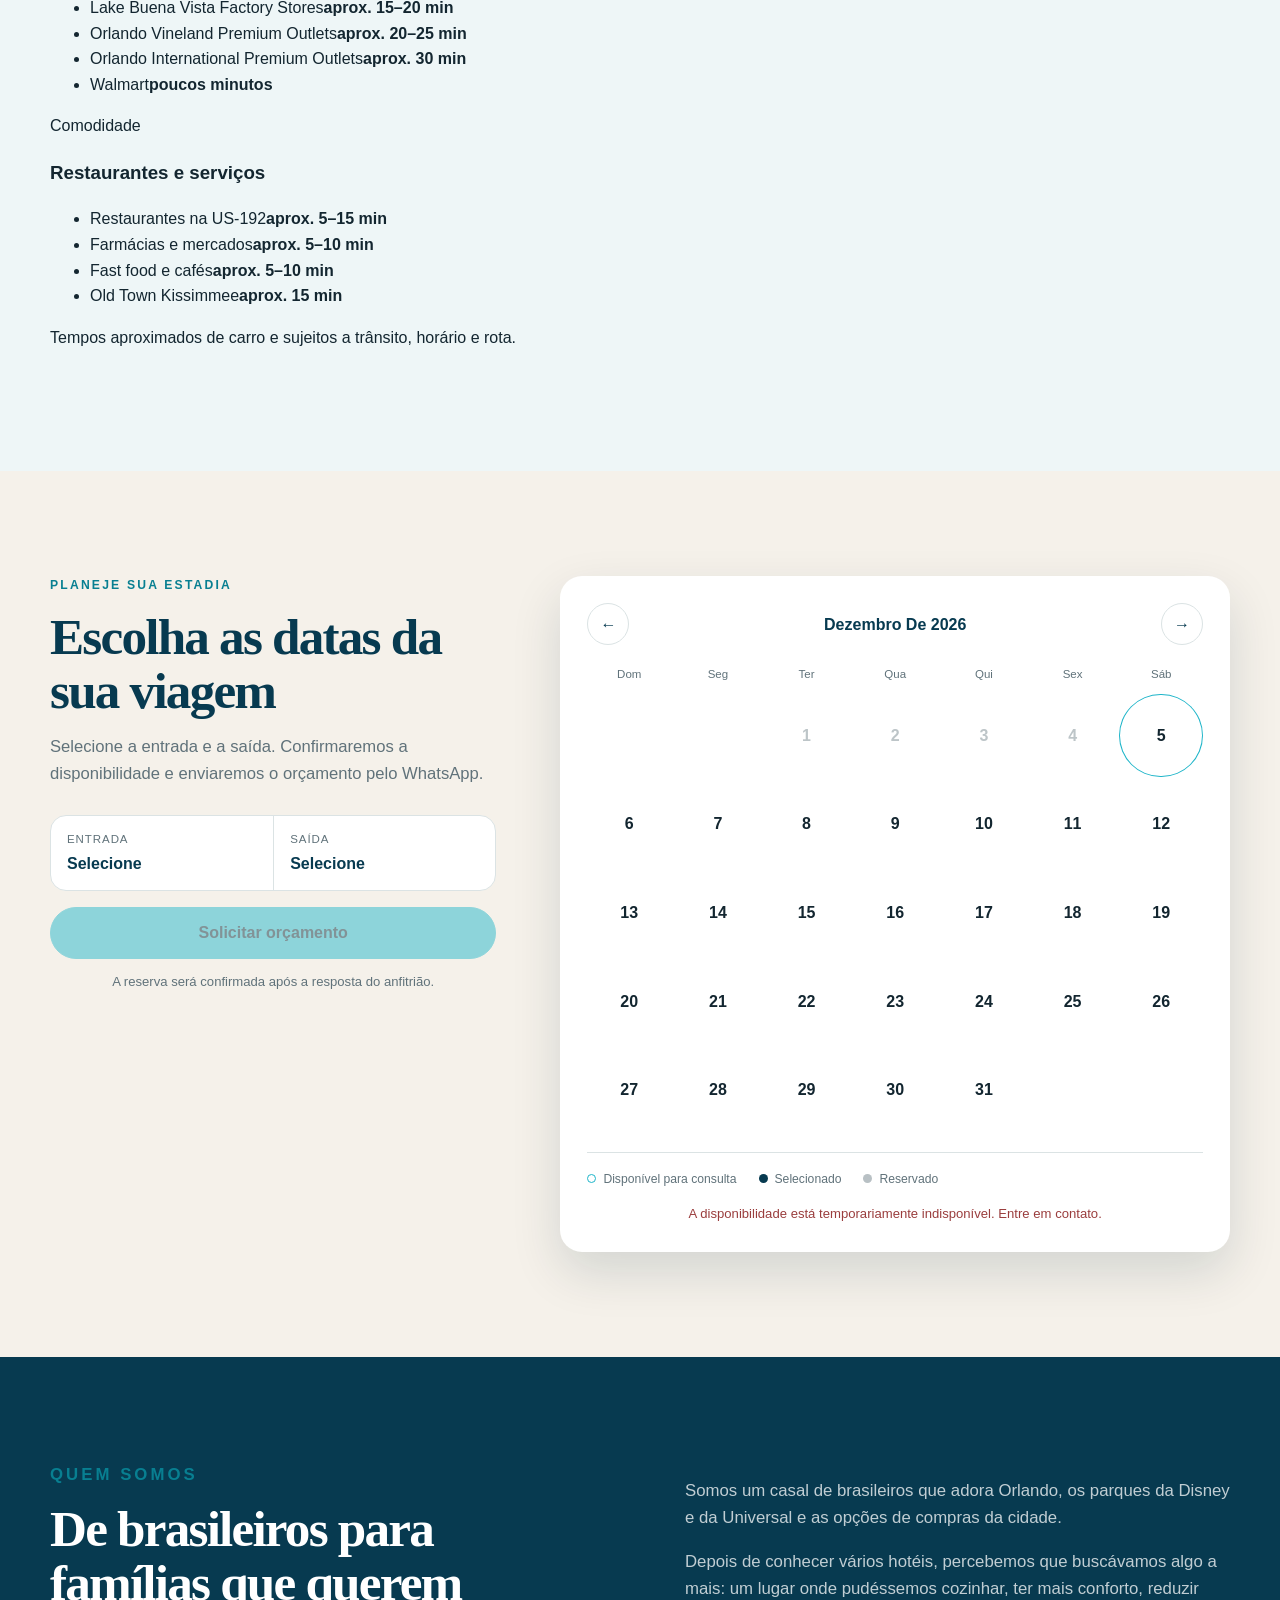
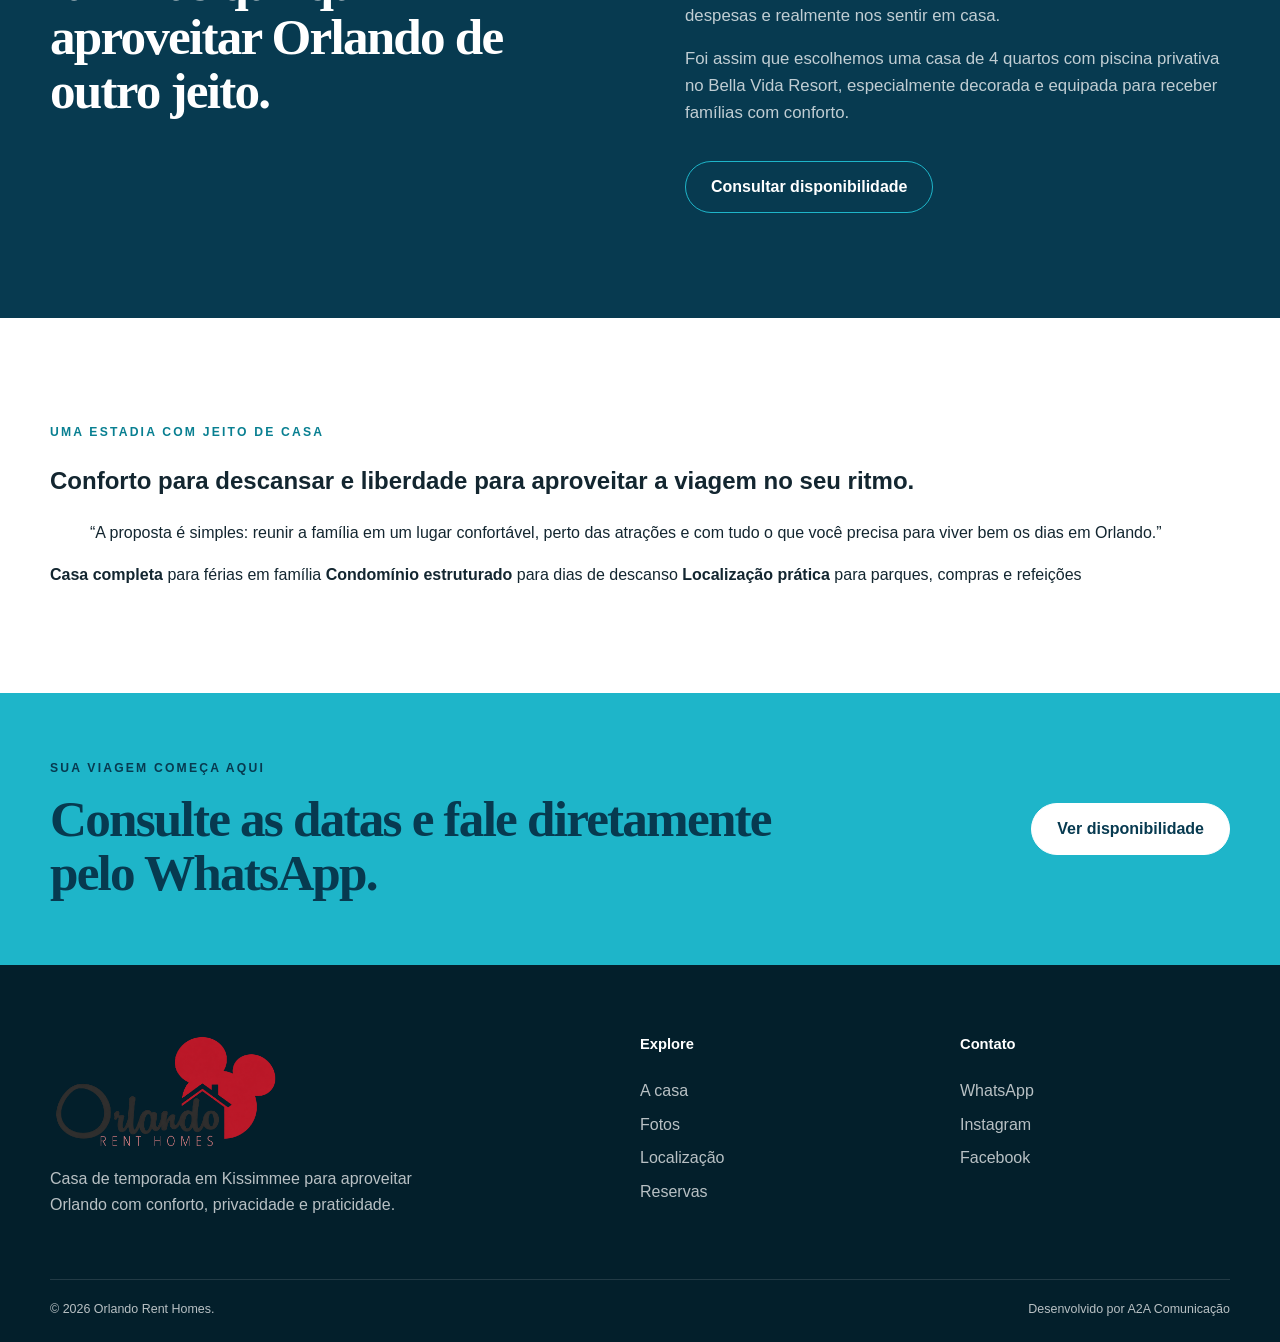
==== commit 8fa50a32: "Reestrutura site com detalhes completos da casa e localização" ====
--- a/index.html
+++ b/index.html
@@ -3,20 +3,22 @@
 <head>
   <meta charset="utf-8">
   <meta name="viewport" content="width=device-width, initial-scale=1">
-  <meta name="theme-color" content="#073a50">
-  <meta name="description" content="Casa de temporada em Orlando, no Bella Vida Resort, com 4 quartos, piscina privativa e localização próxima à Disney.">
-  <title>Orlando Rent Homes | Sua casa perto da Disney</title>
+  <meta name="theme-color" content="#0c5363">
+  <meta name="description" content="Casa de temporada em Orlando no Bella Vida Resort, com 4 quartos, piscina privativa, estrutura de resort e fácil acesso aos principais parques, compras e restaurantes.">
+  <title>Orlando Rent Homes | Casa de temporada em Orlando</title>
   <link rel="icon" type="image/svg+xml" href="assets/favicon.svg">
-  <link rel="stylesheet" href="styles.css?v=3">
+  <link rel="stylesheet" href="styles.css?v=6">
   <script src="app.js" defer></script>
 </head>
 <body>
   <a class="skip-link" href="#main">Pular para o conteúdo</a>
+
   <header class="site-header" id="top">
     <div class="header-inner shell">
-      <a class="brand" href="#top" aria-label="Orlando Rent Homes - início">
-        <img src="assets/logo-orlando-rent-homes-transparente.png?v=1" alt="Orlando Rent Homes" width="1774" height="887">
+      <a class="brand" href="#home" aria-label="Orlando Rent Homes - início">
+        <img src="assets/logo-orlando-rent-homes-transparente.png?v=2" alt="Orlando Rent Homes">
       </a>
+
       <nav class="desktop-nav" aria-label="Navegação principal">
         <a href="#home" data-i18n="nav.home">Início</a>
         <a href="#house" data-i18n="nav.house">A casa</a>
@@ -24,6 +26,7 @@
         <a href="#location" data-i18n="nav.location">Localização</a>
         <a href="#about" data-i18n="nav.about">Quem somos</a>
       </nav>
+
       <div class="header-actions">
         <div class="language-picker">
           <button class="language-button" type="button" aria-expanded="false" aria-controls="language-menu" aria-label="Escolher idioma">
@@ -32,16 +35,17 @@
             <svg viewBox="0 0 12 8" aria-hidden="true"><path d="m1 1 5 5 5-5"/></svg>
           </button>
           <div class="language-menu" id="language-menu" role="menu" hidden>
-            <button type="button" role="menuitem" data-language="pt"><span class="language-option-code" aria-hidden="true">PT</span><span><strong>Português</strong><small>Brasil</small></span><i aria-hidden="true">✓</i></button>
-            <button type="button" role="menuitem" data-language="en"><span class="language-option-code" aria-hidden="true">EN</span><span><strong>English</strong><small>United States</small></span><i aria-hidden="true"></i></button>
+            <button type="button" role="menuitem" data-language="pt"><span class="language-option-code">PT</span><span><strong>Português</strong><small>Brasil</small></span><i>✓</i></button>
+            <button type="button" role="menuitem" data-language="en"><span class="language-option-code">EN</span><span><strong>English</strong><small>United States</small></span><i></i></button>
           </div>
         </div>
         <a class="button button-small" href="#booking" data-i18n="nav.book">Reservar</a>
         <button class="menu-button" type="button" aria-expanded="false" aria-controls="mobile-nav" aria-label="Abrir menu">
-          <svg viewBox="0 0 24 24" aria-hidden="true"><path d="M4 7h16M4 12h16M4 17h16"/></svg>
+          <svg viewBox="0 0 24 24"><path d="M4 7h16M4 12h16M4 17h16"/></svg>
         </button>
       </div>
     </div>
+
     <nav class="mobile-nav" id="mobile-nav" aria-label="Navegação móvel" hidden>
       <a href="#home" data-i18n="nav.home">Início</a>
       <a href="#house" data-i18n="nav.house">A casa</a>
@@ -53,27 +57,183 @@
   </header>
 
   <main id="main">
-    <section class="hero" id="home" aria-labelledby="hero-title">
-      <img class="hero-image" src="assets/pool.jpg?v=3" alt="Piscina privativa da casa em Orlando" fetchpriority="high">
+    <section class="hero" id="home">
+      <img class="hero-image" src="assets/front-hd.jpg?v=5" alt="Fachada da casa Orlando Rent Homes no Bella Vida Resort" fetchpriority="high">
       <div class="hero-overlay"></div>
       <div class="hero-content shell">
-        <p class="eyebrow" data-i18n="hero.eyebrow">Kissimmee · Flórida</p>
-        <h1 id="hero-title" data-i18n="hero.title">Sua casa em Orlando, perto de tudo.</h1>
-        <p data-i18n="hero.text">Conforto para até 8 pessoas, piscina privativa e a Disney a poucos minutos.</p>
+        <p class="eyebrow">Bella Vida Resort · Kissimmee, Flórida</p>
+        <h1>Uma casa completa para viver Orlando com conforto.</h1>
+        <p>Quatro quartos, piscina privativa, condomínio com estrutura de resort e uma localização prática para parques, compras e restaurantes.</p>
         <div class="hero-actions">
-          <a class="button" href="#booking" data-i18n="hero.cta">Ver datas disponíveis</a>
-          <a class="text-link light" href="#gallery"><span data-i18n="hero.photos">Conhecer a casa</span></a>
-        </div>
-      </div>
-      <div class="quick-facts shell" aria-label="Destaques da casa">
-        <div><strong>8</strong><span data-i18n="facts.guests">hóspedes</span></div>
-        <div><strong>4</strong><span data-i18n="facts.bedrooms">quartos</span></div>
-        <div><strong>3</strong><span data-i18n="facts.bathrooms">banheiros</span></div>
-        <div><strong>10 min</strong><span data-i18n="facts.disney">da Disney</span></div>
-      </div>
-    </section>
-
-    <section class="booking-section section" id="booking" aria-labelledby="booking-title">
+          <a class="button" href="#booking">Consultar datas</a>
+          <a class="text-link light" href="#house">Ver detalhes da casa</a>
+        </div>
+      </div>
+
+      <div class="quick-facts shell">
+        <div><strong>8</strong><span>hóspedes</span></div>
+        <div><strong>4</strong><span>quartos</span></div>
+        <div><strong>3</strong><span>banheiros</span></div>
+        <div><strong>Privativa</strong><span>piscina</span></div>
+      </div>
+    </section>
+
+    <section class="legacy-intro section">
+      <div class="shell legacy-grid">
+        <div>
+          <p class="eyebrow dark">Sua hospedagem em Orlando</p>
+          <h2>Mais espaço, liberdade e privacidade do que um hotel.</h2>
+        </div>
+        <div class="legacy-copy">
+          <p>A Orlando Rent Homes nasceu da experiência de um casal de brasileiros apaixonado por Orlando, pelos parques da Disney e da Universal, pelos shoppings e outlets e por tudo o que a cidade oferece.</p>
+          <p>Depois de várias estadias em hotéis, surgiu a vontade de ter um lugar mais aconchegante, onde fosse possível preparar refeições, descansar com calma, reunir a família e se sentir realmente em casa.</p>
+        </div>
+      </div>
+    </section>
+
+    <section class="section house-section" id="house">
+      <div class="shell section-heading split-heading">
+        <div>
+          <p class="eyebrow dark">Fotos e detalhes da casa</p>
+          <h2>Preparada para receber sua família em cada detalhe.</h2>
+        </div>
+        <p class="lead">Uma casa de 4 quartos no Bella Vida Resort, equipada para férias em família e estadias com amigos, com ambientes integrados, piscina privativa e vista agradável.</p>
+      </div>
+
+      <div class="shell detail-grid">
+        <article class="detail-card">
+          <h3>4 quartos confortáveis</h3>
+          <p>Ambientes preparados para descanso depois de um dia inteiro nos parques, com espaço para até 8 hóspedes.</p>
+        </article>
+        <article class="detail-card">
+          <h3>Piscina privativa</h3>
+          <p>Área exclusiva para a família aproveitar o dia com mais privacidade e tranquilidade.</p>
+        </article>
+        <article class="detail-card">
+          <h3>Cozinha completa</h3>
+          <p>Estrutura para preparar café da manhã, refeições rápidas e jantares sem depender de restaurante todos os dias.</p>
+        </article>
+        <article class="detail-card">
+          <h3>Salas integradas</h3>
+          <p>Estar e jantar conectados para reunir todos com conforto durante a viagem.</p>
+        </article>
+        <article class="detail-card">
+          <h3>Wi‑Fi e entretenimento</h3>
+          <p>Conectividade para planejar passeios, trabalhar quando necessário e relaxar em casa.</p>
+        </article>
+        <article class="detail-card">
+          <h3>Estacionamento</h3>
+          <p>Praticidade para quem aluga carro e quer entrar e sair do condomínio com facilidade.</p>
+        </article>
+      </div>
+
+      <div class="shell house-showcase">
+        <figure class="showcase-large"><img src="assets/pool.jpg?v=5" alt="Piscina privativa da casa"><figcaption>Piscina privativa</figcaption></figure>
+        <figure><img src="assets/dining.jpg?v=5" alt="Sala de jantar"><figcaption>Sala de jantar</figcaption></figure>
+        <figure><img src="assets/kitchen.jpg?v=5" alt="Cozinha da casa"><figcaption>Cozinha equipada</figcaption></figure>
+      </div>
+    </section>
+
+    <section class="resort-section section">
+      <div class="shell resort-grid">
+        <div class="resort-copy">
+          <p class="eyebrow">Bella Vida Resort</p>
+          <h2>Estrutura de condomínio para aproveitar também fora dos parques.</h2>
+          <p>O Bella Vida Resort complementa a estadia com áreas de lazer e conveniência para os dias de descanso.</p>
+          <ul class="check-list">
+            <li>Club House</li>
+            <li>Academia</li>
+            <li>Piscina do condomínio</li>
+            <li>Quadras esportivas</li>
+            <li>Playground</li>
+            <li>Salão de convivência</li>
+            <li>Área de jogos</li>
+            <li>Segurança no condomínio</li>
+          </ul>
+        </div>
+        <img src="assets/front.jpg?v=5" alt="Fachada da casa no Bella Vida Resort">
+      </div>
+    </section>
+
+    <section class="gallery-section section" id="gallery">
+      <div class="shell section-heading">
+        <div>
+          <p class="eyebrow dark">Galeria</p>
+          <h2 id="gallery-title">Conheça os ambientes da casa.</h2>
+        </div>
+        <button class="text-link" id="show-all" type="button">Abrir galeria</button>
+      </div>
+      <div class="shell gallery-grid">
+        <button class="gallery-item gallery-main" data-full="assets/pool.jpg?v=5"><img src="assets/pool.jpg?v=5" alt="Piscina privativa" loading="lazy"></button>
+        <button class="gallery-item" data-full="assets/front-hd.jpg?v=5"><img src="assets/front-hd.jpg?v=5" alt="Fachada da casa" loading="lazy"></button>
+        <button class="gallery-item" data-full="assets/dining.jpg?v=5"><img src="assets/dining.jpg?v=5" alt="Sala de jantar" loading="lazy"></button>
+        <button class="gallery-item" data-full="assets/kitchen.jpg?v=5"><img src="assets/kitchen.jpg?v=5" alt="Cozinha" loading="lazy"></button>
+      </div>
+      <p class="shell gallery-note">Novas fotos podem ser acrescentadas sem mudar a estrutura da página.</p>
+    </section>
+
+    <section class="section location-section" id="location">
+      <div class="shell section-heading split-heading">
+        <div>
+          <p class="eyebrow dark">Localização</p>
+          <h2>Perto do que faz parte da viagem.</h2>
+        </div>
+        <p class="lead">A casa fica em Kissimmee, com acesso prático às principais atrações de Orlando, centros de compras, supermercados e restaurantes.</p>
+      </div>
+
+      <div class="shell nearby-grid">
+        <article class="nearby-card">
+          <span class="nearby-kicker">Parques Disney</span>
+          <h3>Walt Disney World</h3>
+          <ul>
+            <li><span>Magic Kingdom</span><strong>aprox. 25–30 min</strong></li>
+            <li><span>EPCOT</span><strong>aprox. 20–25 min</strong></li>
+            <li><span>Hollywood Studios</span><strong>aprox. 20–25 min</strong></li>
+            <li><span>Animal Kingdom</span><strong>aprox. 20–25 min</strong></li>
+            <li><span>Disney Springs</span><strong>aprox. 15–20 min</strong></li>
+          </ul>
+        </article>
+
+        <article class="nearby-card">
+          <span class="nearby-kicker">Universal e outros parques</span>
+          <h3>Mais atrações</h3>
+          <ul>
+            <li><span>Universal Studios Florida</span><strong>aprox. 25–30 min</strong></li>
+            <li><span>Islands of Adventure</span><strong>aprox. 25–30 min</strong></li>
+            <li><span>Volcano Bay</span><strong>aprox. 25–30 min</strong></li>
+            <li><span>SeaWorld Orlando</span><strong>aprox. 20–25 min</strong></li>
+            <li><span>Discovery Cove</span><strong>aprox. 20–25 min</strong></li>
+            <li><span>LEGOLAND Florida</span><strong>aprox. 45–55 min</strong></li>
+          </ul>
+        </article>
+
+        <article class="nearby-card">
+          <span class="nearby-kicker">Compras</span>
+          <h3>Shoppings e outlets</h3>
+          <ul>
+            <li><span>The Loop</span><strong>aprox. 10–15 min</strong></li>
+            <li><span>Lake Buena Vista Factory Stores</span><strong>aprox. 15–20 min</strong></li>
+            <li><span>Orlando Vineland Premium Outlets</span><strong>aprox. 20–25 min</strong></li>
+            <li><span>Orlando International Premium Outlets</span><strong>aprox. 30 min</strong></li>
+            <li><span>Walmart</span><strong>poucos minutos</strong></li>
+          </ul>
+        </article>
+
+        <article class="nearby-card">
+          <span class="nearby-kicker">Comodidade</span>
+          <h3>Restaurantes e serviços</h3>
+          <ul>
+            <li><span>Restaurantes na US‑192</span><strong>aprox. 5–15 min</strong></li>
+            <li><span>Farmácias e mercados</span><strong>aprox. 5–10 min</strong></li>
+            <li><span>Fast food e cafés</span><strong>aprox. 5–10 min</strong></li>
+            <li><span>Old Town Kissimmee</span><strong>aprox. 15 min</strong></li>
+          </ul>
+        </article>
+      </div>
+      <p class="shell distance-note">Tempos aproximados de carro e sujeitos a trânsito, horário e rota.</p>
+    </section>
+
+    <section class="section booking-section" id="booking">
       <div class="shell booking-grid">
         <div class="booking-copy">
           <p class="eyebrow dark" data-i18n="booking.eyebrow">Planeje sua estadia</p>
@@ -103,87 +263,78 @@
       </div>
     </section>
 
-    <section class="section house-section" id="house">
-      <div class="shell intro-grid">
-        <div>
-          <p class="eyebrow dark" data-i18n="house.eyebrow">Bella Vida Resort</p>
-          <h2 data-i18n="house.title">Espaço, privacidade e conforto para toda a família.</h2>
-        </div>
-        <p class="lead" data-i18n="house.text">Uma casa completa de 4 quartos, pensada para você descansar depois dos parques, cozinhar com tranquilidade e aproveitar Orlando no seu ritmo.</p>
-      </div>
-      <div class="shell feature-grid">
-        <article><span class="icon">⌂</span><h3 data-i18n="features.poolTitle">Piscina privativa</h3><p data-i18n="features.poolText">Área protegida e opção de aquecimento para aproveitar em qualquer época.</p></article>
-        <article><span class="icon">◇</span><h3 data-i18n="features.kitchenTitle">Cozinha completa</h3><p data-i18n="features.kitchenText">Utensílios, eletrodomésticos e bancada integrada às salas de estar e jantar.</p></article>
-        <article><span class="icon">◉</span><h3 data-i18n="features.resortTitle">Estrutura de resort</h3><p data-i18n="features.resortText">Clubhouse, piscina, spa, academia, playground, quadras e segurança 24h.</p></article>
-        <article><span class="icon">⌁</span><h3 data-i18n="features.connectedTitle">Tudo conectado</h3><p data-i18n="features.connectedText">Wi-Fi, TV a cabo, ar-condicionado central e estacionamento em frente à casa.</p></article>
-      </div>
-    </section>
-
-    <section class="gallery-section section" id="gallery" aria-labelledby="gallery-title">
-      <div class="shell section-heading">
-        <div><p class="eyebrow" data-i18n="gallery.eyebrow">Conheça cada detalhe</p><h2 id="gallery-title" data-i18n="gallery.title">Uma casa feita para viver bons momentos.</h2></div>
-        <button class="text-link" id="show-all" type="button"><span data-i18n="gallery.cta">Ver todas as fotos</span></button>
-      </div>
-      <div class="shell gallery-grid">
-        <button class="gallery-item gallery-main" data-full="assets/pool.jpg?v=3"><img src="assets/pool.jpg?v=3" alt="Piscina privativa" loading="lazy"></button>
-        <button class="gallery-item" data-full="assets/front.jpg?v=3"><img src="assets/front.jpg?v=3" alt="Fachada da casa" loading="lazy"></button>
-        <button class="gallery-item" data-full="assets/dining.jpg?v=3"><img src="assets/dining.jpg?v=3" alt="Sala de jantar" loading="lazy"></button>
-        <button class="gallery-item" data-full="assets/kitchen.jpg?v=3"><img src="assets/kitchen.jpg?v=3" alt="Cozinha e bancada" loading="lazy"></button>
-      </div>
-    </section>
-
-    <section class="section location-section" id="location">
-      <div class="shell location-grid">
-        <div class="location-card">
-          <p class="eyebrow dark" data-i18n="location.eyebrow">Localização estratégica</p>
-          <h2 data-i18n="location.title">Mais tempo aproveitando. Menos tempo no caminho.</h2>
-          <p data-i18n="location.text">No Bella Vida Resort, em Kissimmee, perto dos parques, outlets, supermercados e restaurantes.</p>
-          <ul class="distance-list">
-            <li><span>Disney's Hollywood Studios</span><strong>10,6 min</strong></li>
-            <li><span>Disney Springs</span><strong>5,8 min</strong></li>
-            <li><span>Walmart</span><strong>0,3 min</strong></li>
-            <li><span>Universal Studios</span><strong>15,6 min</strong></li>
-          </ul>
-        </div>
-        <img src="assets/front-hd.jpg?v=4" alt="Casa Orlando Rent Homes no Bella Vida Resort" loading="lazy">
-      </div>
-    </section>
-
     <section class="section about-section" id="about">
       <div class="shell about-grid">
         <div>
-          <p class="eyebrow" data-i18n="about.eyebrow">De brasileiros para brasileiros</p>
-          <h2 data-i18n="about.title">A experiência de Orlando com o conforto de casa.</h2>
-        </div>
-        <div>
-          <p data-i18n="about.text1">Somos um casal de brasileiros apaixonado por Orlando. Depois de muitas estadias em hotéis, percebemos que faltava espaço, privacidade e a liberdade de viver a viagem no nosso ritmo.</p>
-          <p data-i18n="about.text2">Por isso, preparamos esta casa no Bella Vida Resort para receber famílias com cuidado, segurança e tudo o que também gostaríamos de encontrar nas nossas férias.</p>
-          <a class="button button-outline" href="#booking" data-i18n="about.cta">Quero conhecer as datas</a>
+          <p class="eyebrow dark">Quem somos</p>
+          <h2>De brasileiros para famílias que querem aproveitar Orlando de outro jeito.</h2>
+        </div>
+        <div class="about-copy">
+          <p>Somos um casal de brasileiros que adora Orlando, os parques da Disney e da Universal e as opções de compras da cidade.</p>
+          <p>Depois de conhecer vários hotéis, percebemos que buscávamos algo a mais: um lugar onde pudéssemos cozinhar, ter mais conforto, reduzir despesas e realmente nos sentir em casa.</p>
+          <p>Foi assim que escolhemos uma casa de 4 quartos com piscina privativa no Bella Vida Resort, especialmente decorada e equipada para receber famílias com conforto.</p>
+          <a class="button button-outline" href="#booking">Consultar disponibilidade</a>
+        </div>
+      </div>
+    </section>
+
+    <section class="testimonial-section section">
+      <div class="shell">
+        <p class="eyebrow dark">Uma estadia com jeito de casa</p>
+        <h2>Conforto para descansar e liberdade para aproveitar a viagem no seu ritmo.</h2>
+        <div class="testimonial-grid">
+          <blockquote>“A proposta é simples: reunir a família em um lugar confortável, perto das atrações e com tudo o que você precisa para viver bem os dias em Orlando.”</blockquote>
+          <div class="testimonial-side">
+            <strong>Casa completa</strong>
+            <span>para férias em família</span>
+            <strong>Condomínio estruturado</strong>
+            <span>para dias de descanso</span>
+            <strong>Localização prática</strong>
+            <span>para parques, compras e refeições</span>
+          </div>
         </div>
       </div>
     </section>
 
     <section class="cta-section">
       <div class="shell cta-inner">
-        <div><p class="eyebrow" data-i18n="cta.eyebrow">Sua viagem começa aqui</p><h2 data-i18n="cta.title">Pronto para viver Orlando do seu jeito?</h2></div>
-        <a class="button button-light" href="#booking" data-i18n="cta.button">Consultar disponibilidade</a>
+        <div>
+          <p class="eyebrow">Sua viagem começa aqui</p>
+          <h2>Consulte as datas e fale diretamente pelo WhatsApp.</h2>
+        </div>
+        <a class="button button-light" href="#booking">Ver disponibilidade</a>
       </div>
     </section>
   </main>
 
   <footer class="footer">
     <div class="shell footer-grid">
-      <div class="footer-brand"><img src="assets/logo-orlando-rent-homes-transparente.png?v=1" alt="Orlando Rent Homes" width="1774" height="887"><p data-i18n="footer.text">Conforto, privacidade e uma localização perfeita para suas férias em Orlando.</p></div>
-      <div><h3 data-i18n="footer.links">Links</h3><a href="#house" data-i18n="nav.house">A casa</a><a href="#gallery" data-i18n="nav.gallery">Fotos</a><a href="#booking" data-i18n="nav.book">Reservar</a></div>
-      <div><h3 data-i18n="footer.contact">Contato</h3><a href="https://wa.me/5511999066659" target="_blank" rel="noopener">WhatsApp</a><a href="https://www.instagram.com/orlando_rent_homes/" target="_blank" rel="noopener">Instagram</a><a href="https://www.facebook.com/orlandorenthomes" target="_blank" rel="noopener">Facebook</a></div>
+      <div class="footer-brand">
+        <img src="assets/logo-orlando-rent-homes-transparente.png?v=2" alt="Orlando Rent Homes">
+        <p>Casa de temporada em Kissimmee para aproveitar Orlando com conforto, privacidade e praticidade.</p>
+      </div>
+      <div>
+        <h3>Explore</h3>
+        <a href="#house">A casa</a>
+        <a href="#gallery">Fotos</a>
+        <a href="#location">Localização</a>
+        <a href="#booking">Reservas</a>
+      </div>
+      <div>
+        <h3>Contato</h3>
+        <a href="https://wa.me/5511999066659" target="_blank" rel="noopener">WhatsApp</a>
+        <a href="https://www.instagram.com/orlando_rent_homes/" target="_blank" rel="noopener">Instagram</a>
+        <a href="https://www.facebook.com/orlandorenthomes" target="_blank" rel="noopener">Facebook</a>
+      </div>
     </div>
-    <div class="shell footer-bottom"><span>© <span id="year"></span> Orlando Rent Homes.</span><span>Desenvolvido por <a href="https://a2a.com.br/" target="_blank" rel="noopener">A2A Comunicação</a></span></div>
+    <div class="shell footer-bottom">
+      <span>© <span id="year"></span> Orlando Rent Homes.</span>
+      <span>Desenvolvido por <a href="https://a2a.com.br/" target="_blank" rel="noopener">A2A Comunicação</a></span>
+    </div>
   </footer>
 
   <a class="whatsapp-float" href="https://wa.me/5511999066659" target="_blank" rel="noopener" aria-label="Falar pelo WhatsApp">
-    <svg viewBox="0 0 16 16" aria-hidden="true">
-      <path d="M13.601 2.326A7.854 7.854 0 0 0 7.994 0C3.627 0 .068 3.558.064 7.926c0 1.399.366 2.76 1.057 3.965L0 16l4.204-1.102a7.933 7.933 0 0 0 3.79.965h.004c4.368 0 7.926-3.558 7.93-7.93a7.898 7.898 0 0 0-2.327-5.607M7.994 14.521a6.573 6.573 0 0 1-3.356-.92l-.24-.144-2.494.654.666-2.433-.156-.251a6.56 6.56 0 0 1-1.007-3.505c0-3.626 2.957-6.584 6.591-6.584a6.56 6.56 0 0 1 4.66 1.932 6.557 6.557 0 0 1 1.928 4.66c-.004 3.639-2.961 6.592-6.592 6.592m3.615-4.934c-.197-.099-1.17-.578-1.353-.646-.182-.065-.315-.099-.445.099-.133.197-.514.646-.63.775-.116.133-.232.148-.43.05-.197-.1-.836-.308-1.592-.985-.59-.525-.986-1.175-1.103-1.372-.116-.198-.013-.304.086-.403.09-.088.197-.232.296-.35.099-.116.133-.197.198-.329.065-.133.034-.247-.016-.346l-.627-1.513c-.165-.398-.332-.342-.445-.348-.116-.006-.247-.006-.38-.006a.729.729 0 0 0-.527.247c-.182.198-.691.677-.691 1.654s.71 1.916.81 2.049c.098.133 1.394 2.132 3.383 2.992.47.203.84.324 1.129.415.474.151.904.129 1.244.078.38-.058 1.171-.48 1.338-.943.164-.464.164-.86.116-.943-.05-.084-.182-.133-.38-.232"/>
-    </svg>
+    <svg viewBox="0 0 16 16" aria-hidden="true"><path d="M13.601 2.326A7.854 7.854 0 0 0 7.994 0C3.627 0 .068 3.558.064 7.926c0 1.399.366 2.76 1.057 3.965L0 16l4.204-1.102a7.933 7.933 0 0 0 3.79.965h.004c4.368 0 7.926-3.558 7.93-7.93a7.898 7.898 0 0 0-2.327-5.607M7.994 14.521a6.573 6.573 0 0 1-3.356-.92l-.24-.144-2.494.654.666-2.433-.156-.251a6.56 6.56 0 0 1-1.007-3.505c0-3.626 2.957-6.584 6.591-6.584a6.56 6.56 0 0 1 4.66 1.932 6.557 6.557 0 0 1 1.928 4.66c-.004 3.639-2.961 6.592-6.592 6.592m3.615-4.934c-.197-.099-1.17-.578-1.353-.646-.182-.065-.315-.099-.445.099-.133.197-.514.646-.63.775-.116.133-.232.148-.43.05-.197-.1-.836-.308-1.592-.985-.59-.525-.986-1.175-1.103-1.372-.116-.198-.013-.304.086-.403.09-.088.197-.232.296-.35.099-.116.133-.197.198-.329.065-.133.034-.247-.016-.346l-.627-1.513c-.165-.398-.332-.342-.445-.348-.116-.006-.247-.006-.38-.006a.729.729 0 0 0-.527.247c-.182.198-.691.677-.691 1.654s.71 1.916.81 2.049c.098.133 1.394 2.132 3.383 2.992.47.203.84.324 1.129.415.474.151.904.129 1.244.078.38-.058 1.171-.48 1.338-.943.164-.464.164-.86.116-.943-.05-.084-.182-.133-.38-.232"/></svg>
   </a>
 
   <dialog class="lightbox" id="lightbox">
@@ -193,4 +344,4 @@
     <button type="button" class="lightbox-next" aria-label="Próxima foto">→</button>
   </dialog>
 </body>
-</html>
+</html>
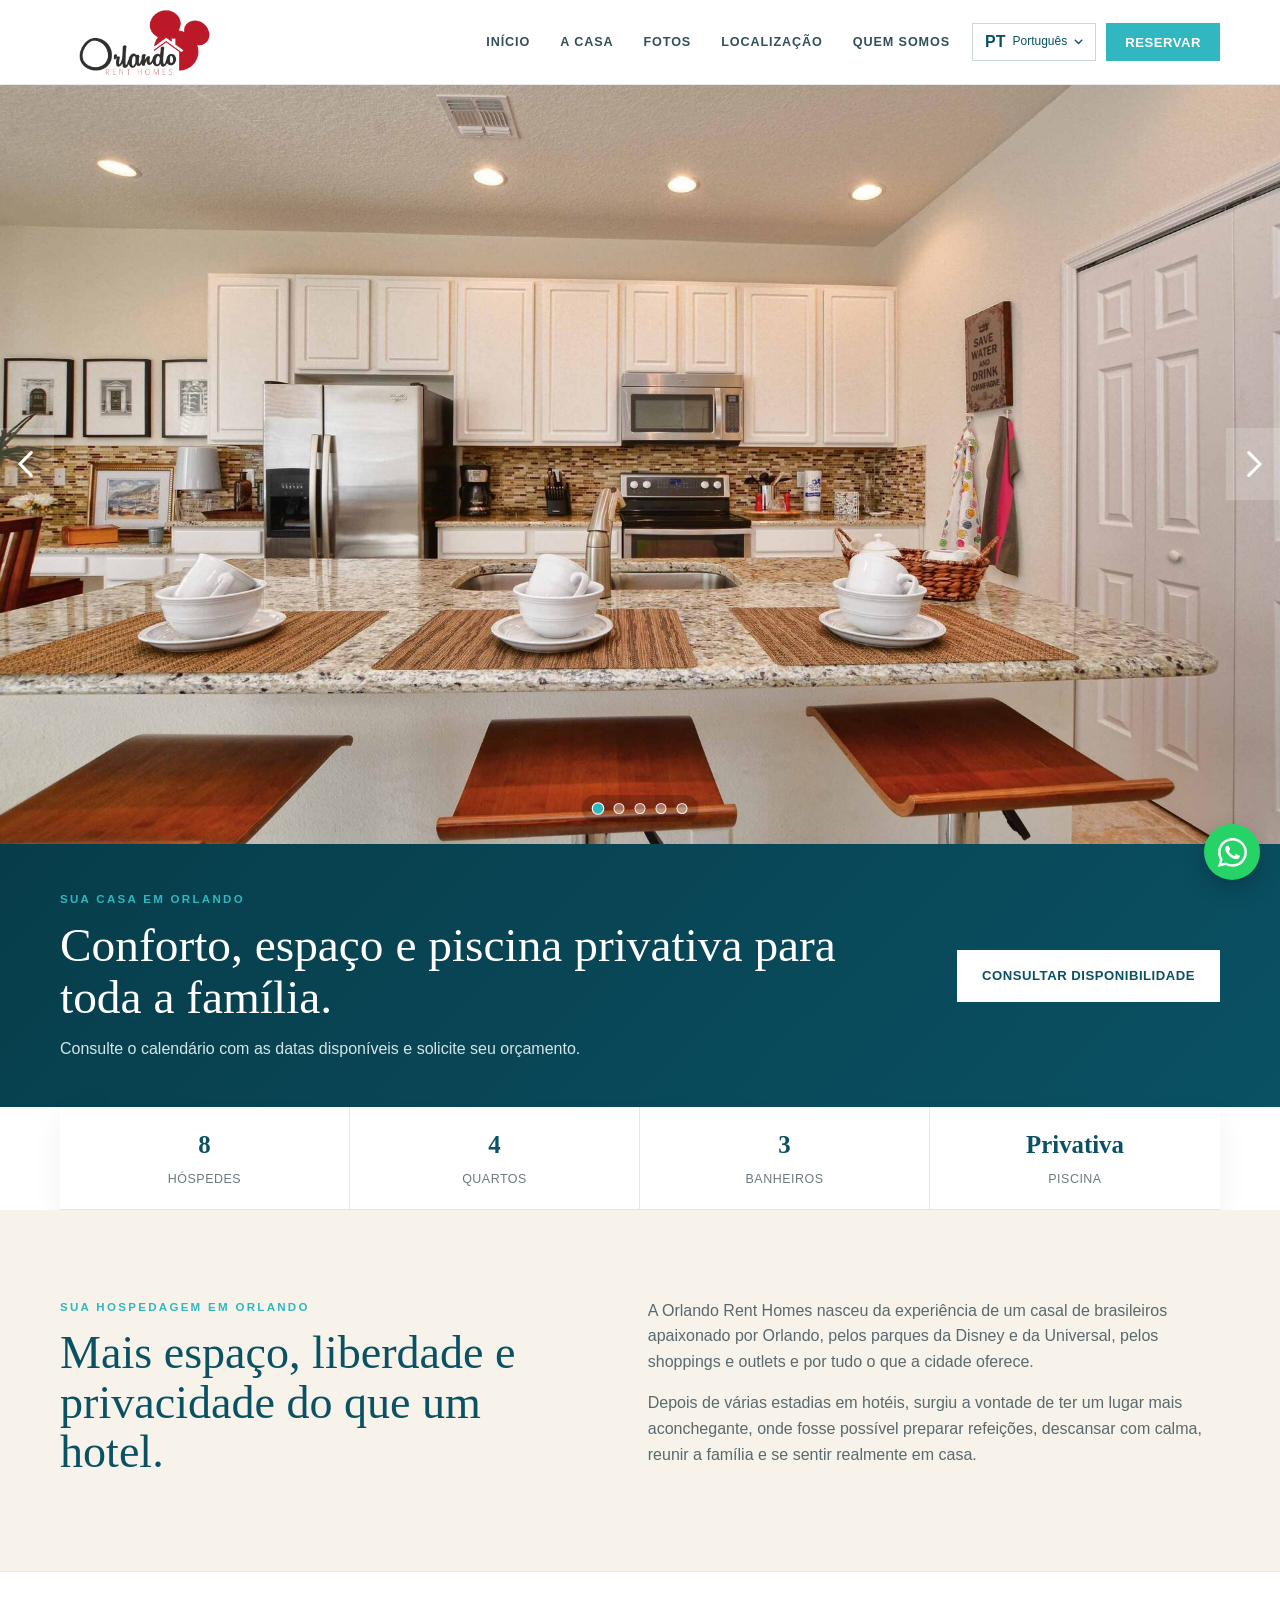
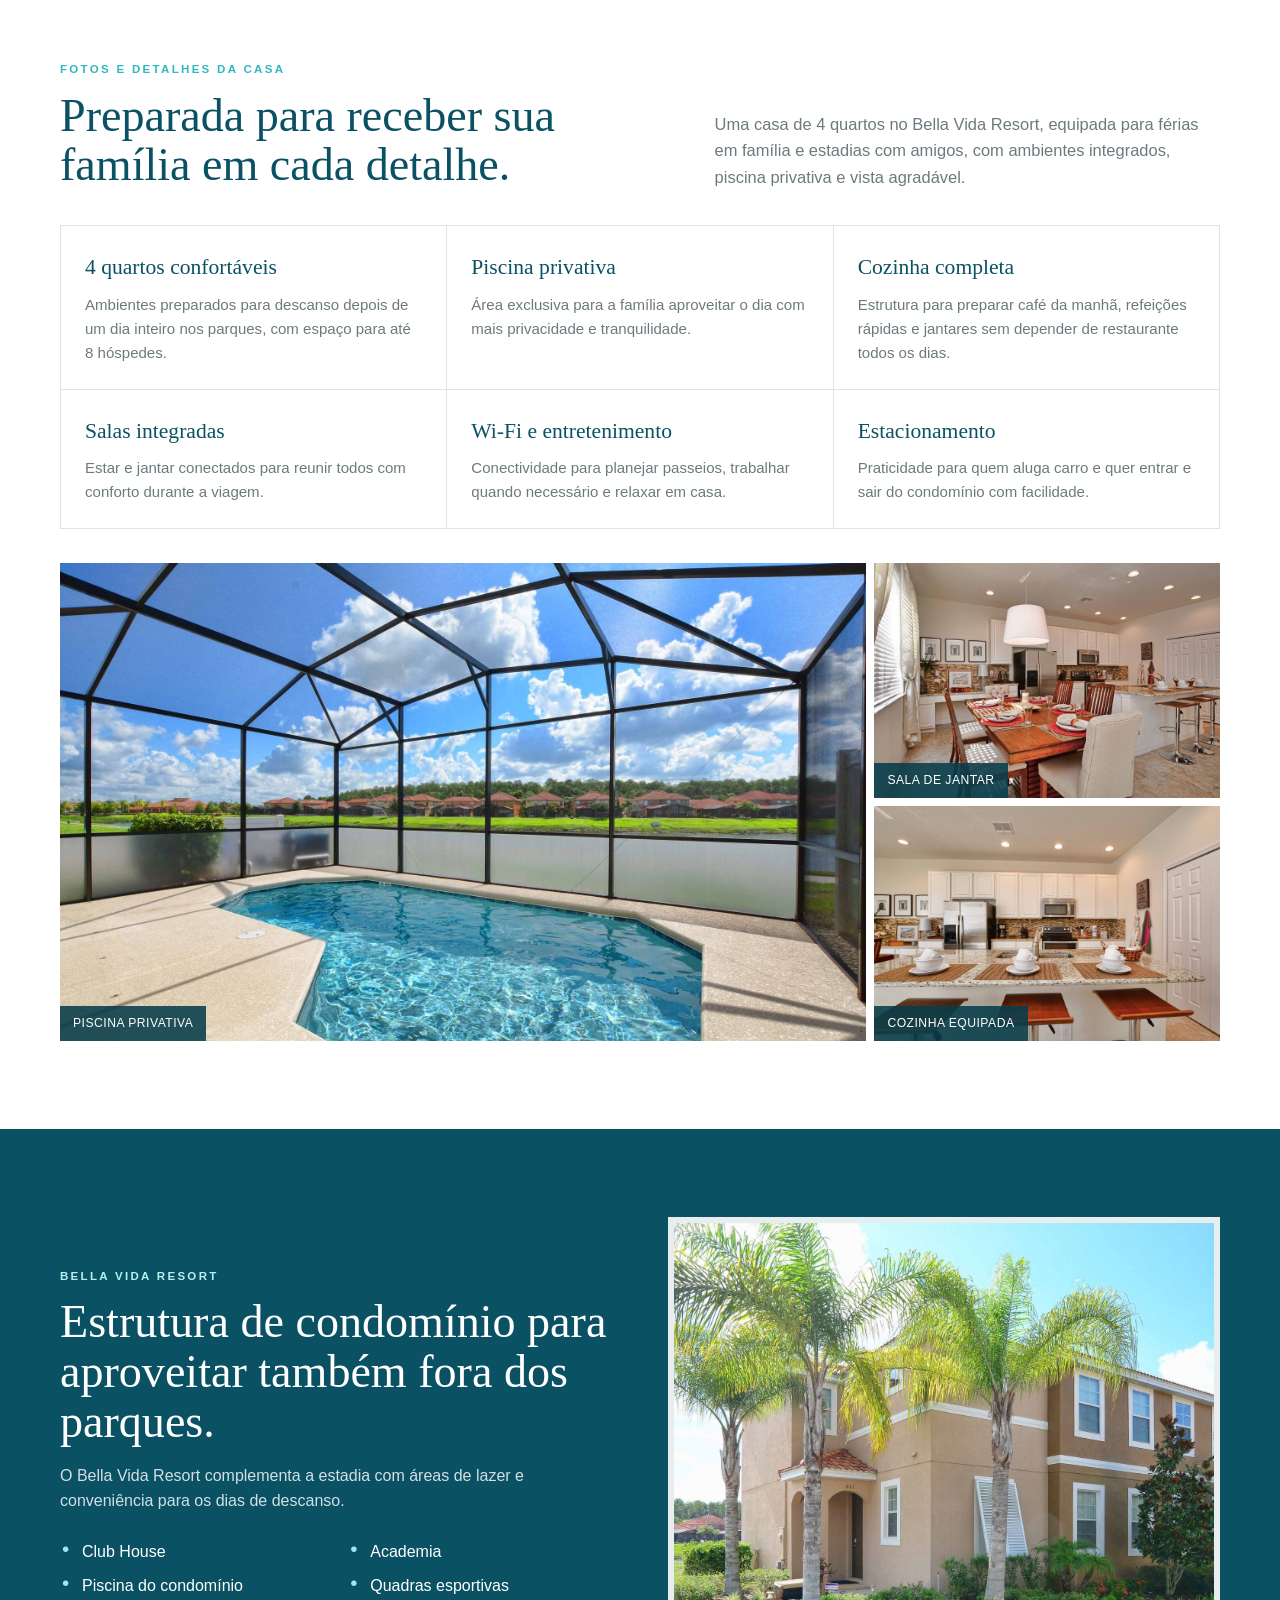
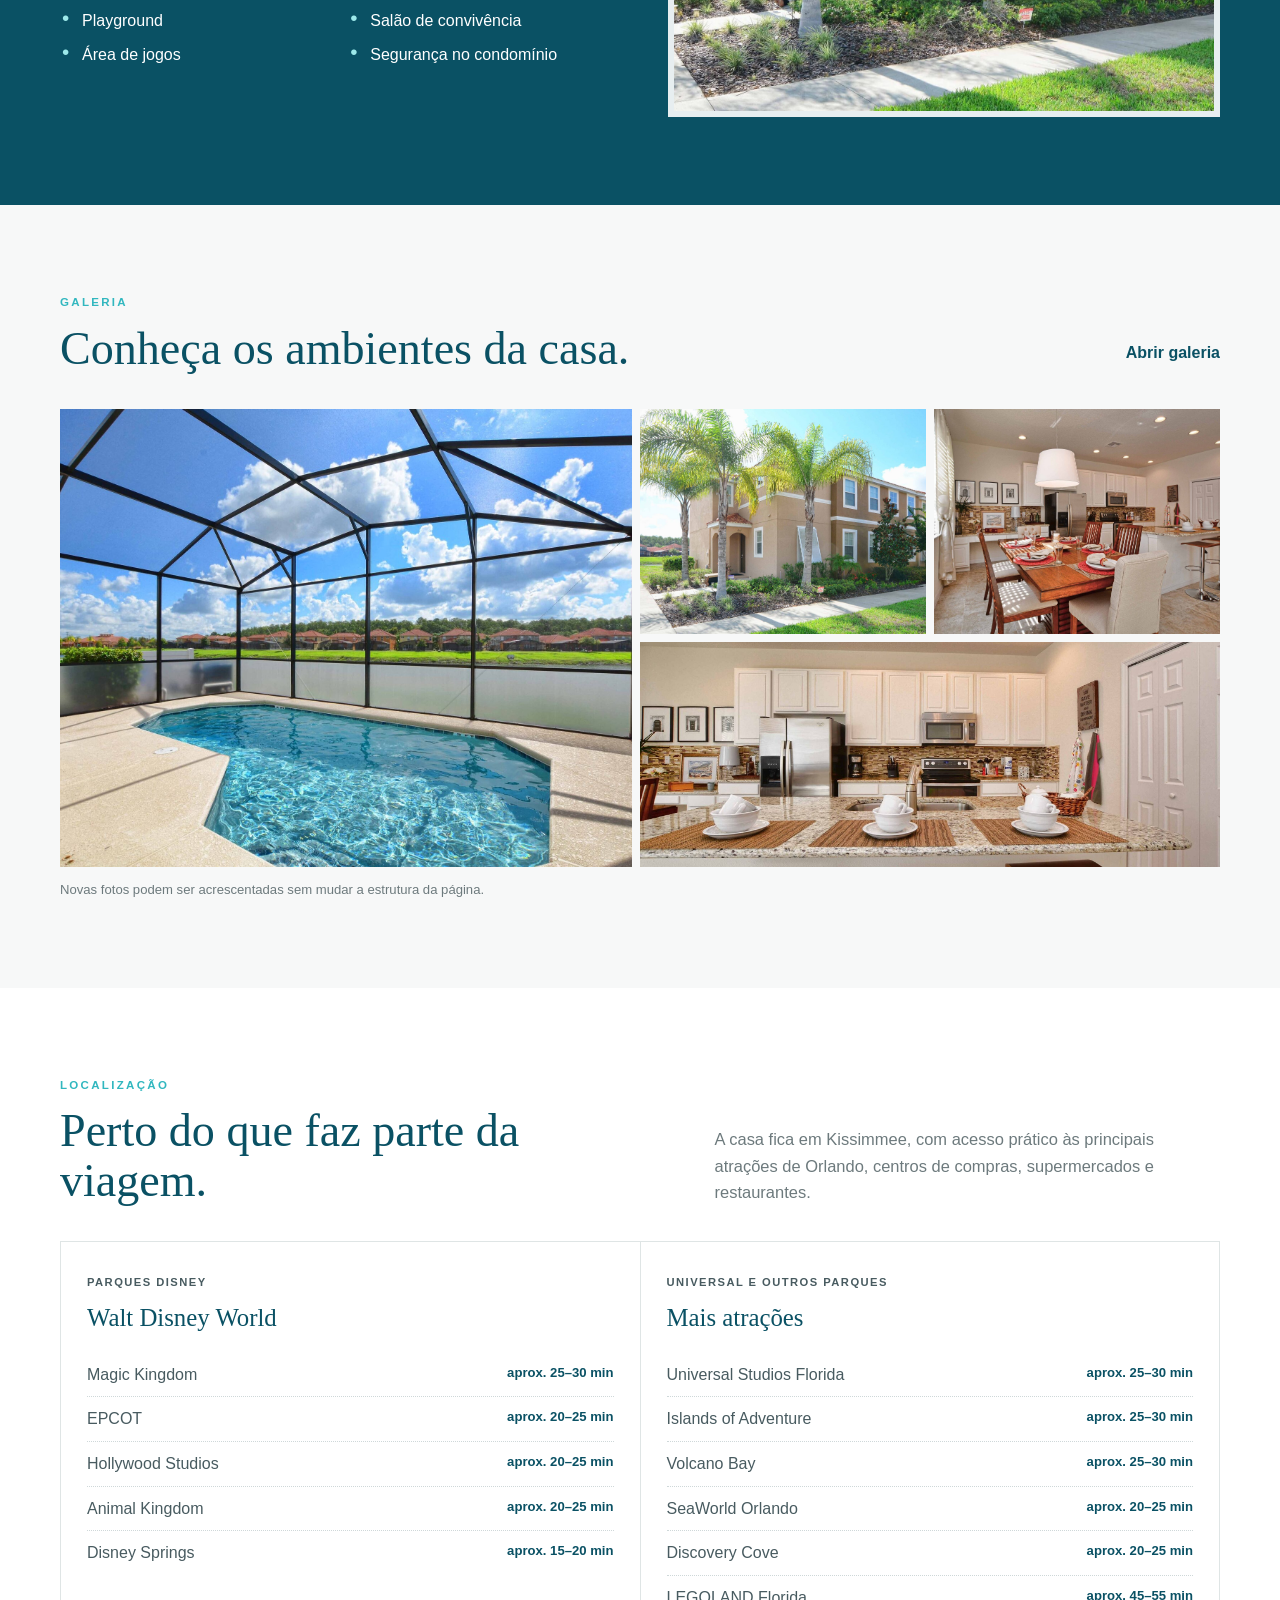
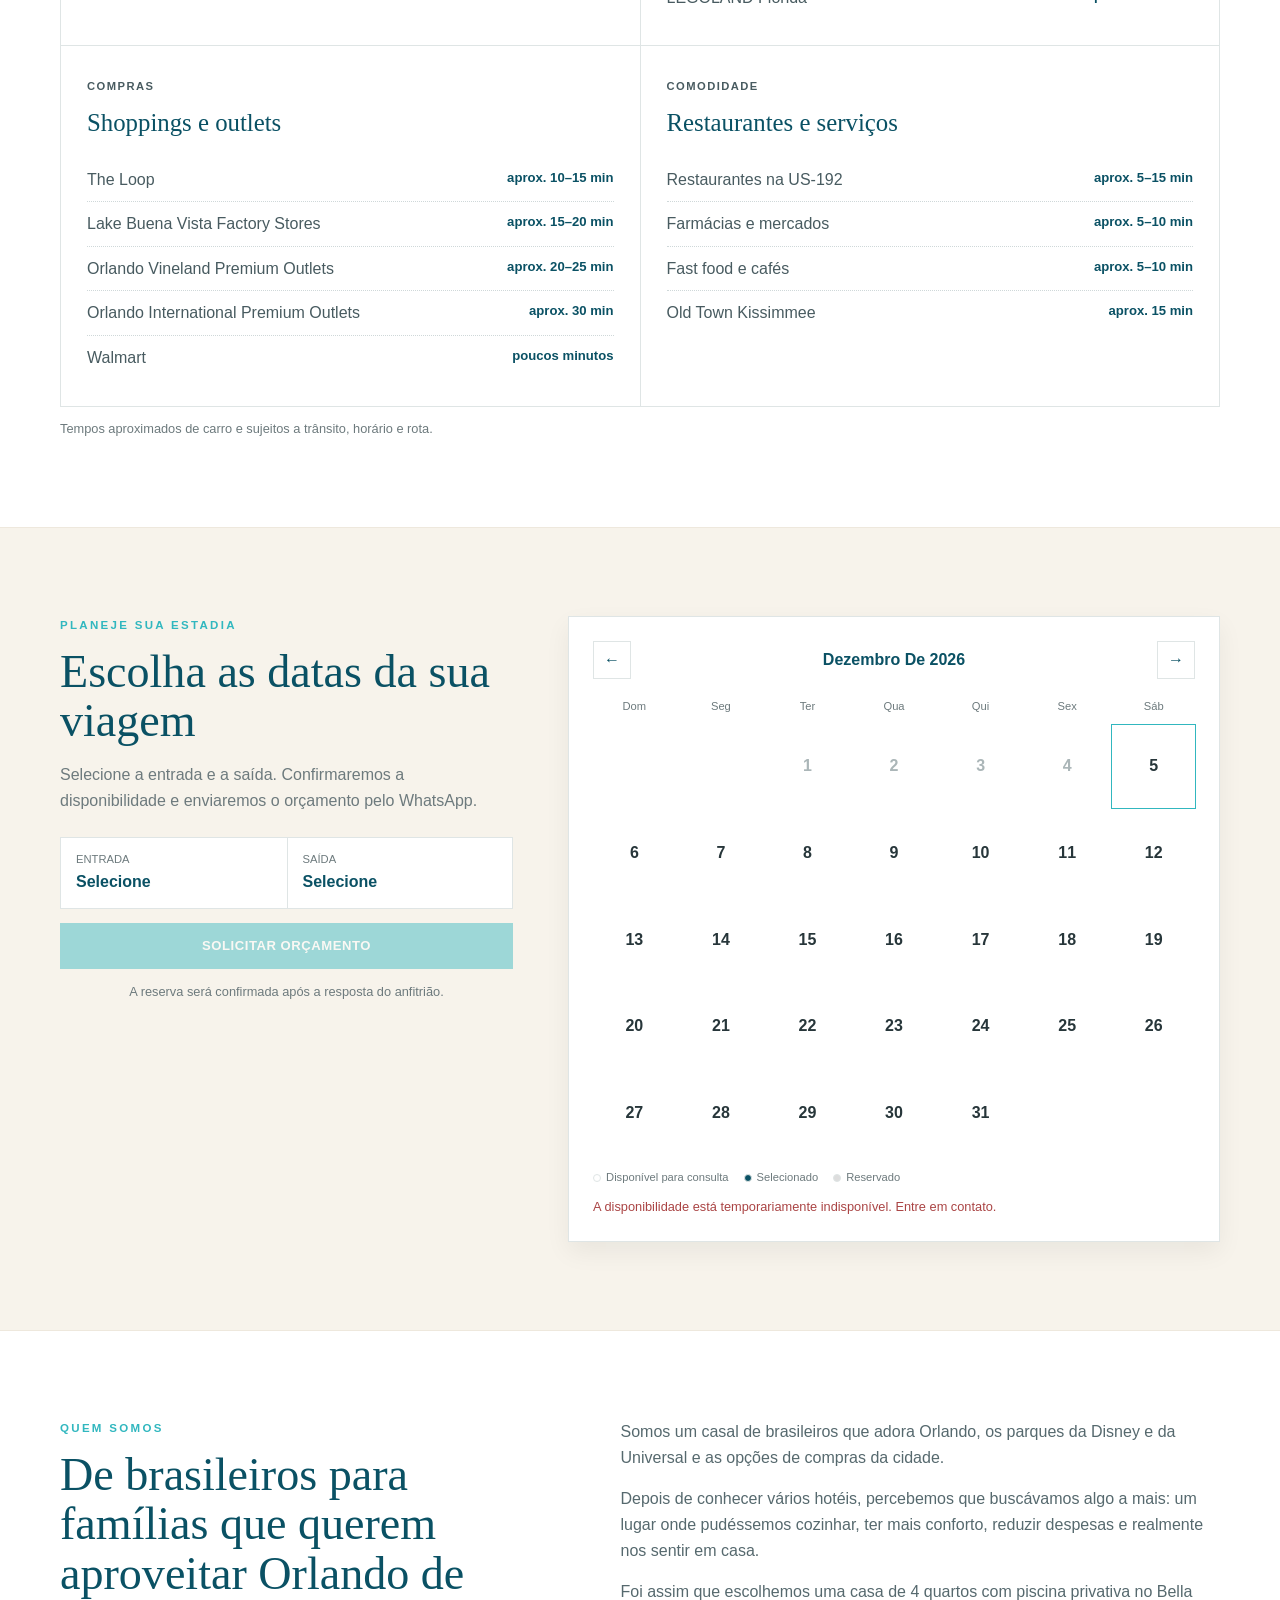
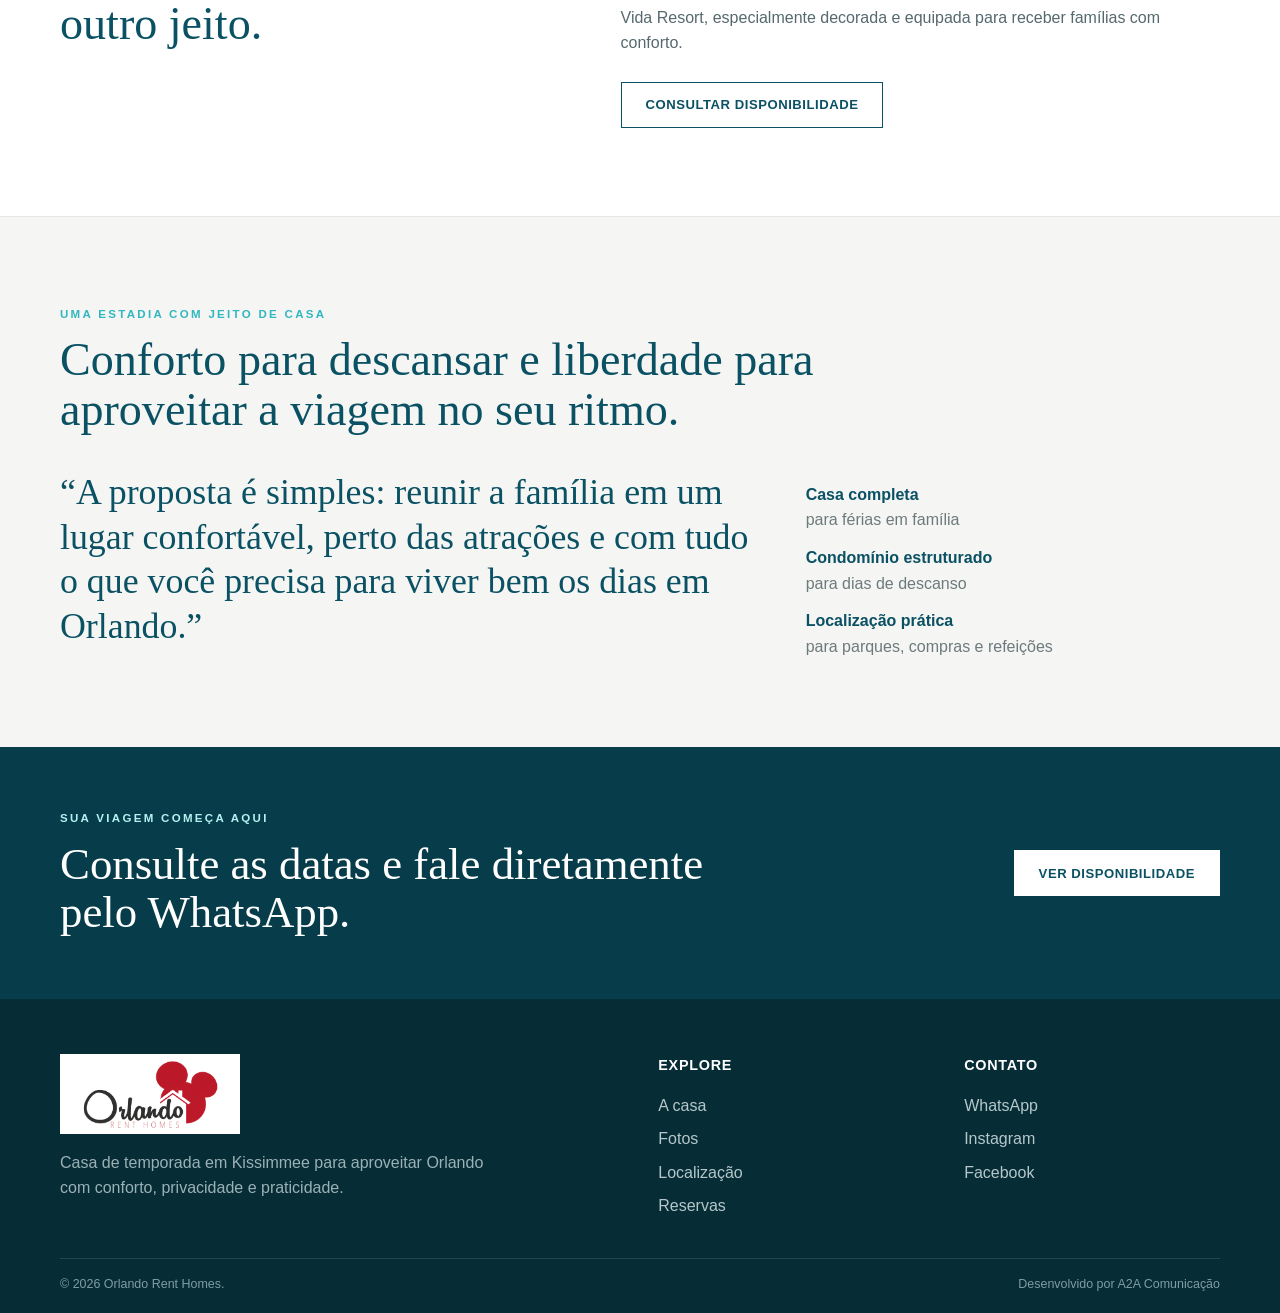
==== commit a5ed30d2: "Refaz página inicial com carrossel do site antigo" ====
--- a/index.html
+++ b/index.html
@@ -7,7 +7,7 @@
   <meta name="description" content="Casa de temporada em Orlando no Bella Vida Resort, com 4 quartos, piscina privativa, estrutura de resort e fácil acesso aos principais parques, compras e restaurantes.">
   <title>Orlando Rent Homes | Casa de temporada em Orlando</title>
   <link rel="icon" type="image/svg+xml" href="assets/favicon.svg">
-  <link rel="stylesheet" href="styles.css?v=6">
+  <link rel="stylesheet" href="styles.css?v=7">
   <script src="app.js" defer></script>
 </head>
 <body>
@@ -57,26 +57,58 @@
   </header>
 
   <main id="main">
-    <section class="hero" id="home">
-      <img class="hero-image" src="assets/front-hd.jpg?v=5" alt="Fachada da casa Orlando Rent Homes no Bella Vida Resort" fetchpriority="high">
-      <div class="hero-overlay"></div>
-      <div class="hero-content shell">
-        <p class="eyebrow">Bella Vida Resort · Kissimmee, Flórida</p>
-        <h1>Uma casa completa para viver Orlando com conforto.</h1>
-        <p>Quatro quartos, piscina privativa, condomínio com estrutura de resort e uma localização prática para parques, compras e restaurantes.</p>
-        <div class="hero-actions">
-          <a class="button" href="#booking">Consultar datas</a>
-          <a class="text-link light" href="#house">Ver detalhes da casa</a>
-        </div>
-      </div>
-
-      <div class="quick-facts shell">
-        <div><strong>8</strong><span>hóspedes</span></div>
-        <div><strong>4</strong><span>quartos</span></div>
-        <div><strong>3</strong><span>banheiros</span></div>
-        <div><strong>Privativa</strong><span>piscina</span></div>
-      </div>
-    </section>
+    <section class="hero-carousel" id="home" aria-label="Fotos da Orlando Rent Homes">
+      <div class="carousel-track">
+        <figure class="carousel-slide is-active" aria-hidden="false">
+          <img src="assets/carousel-kitchen.jpg" alt="Cozinha completa com bancada da Orlando Rent Homes" fetchpriority="high">
+        </figure>
+        <figure class="carousel-slide" aria-hidden="true">
+          <img src="assets/carousel-pool.jpg" alt="Piscina privativa da Orlando Rent Homes">
+        </figure>
+        <figure class="carousel-slide" aria-hidden="true">
+          <img src="assets/carousel-front.jpg" alt="Fachada da casa no Bella Vida Resort">
+        </figure>
+        <figure class="carousel-slide" aria-hidden="true">
+          <img src="assets/carousel-dining.jpg" alt="Sala de jantar preparada para receber a família">
+        </figure>
+        <figure class="carousel-slide" aria-hidden="true">
+          <img src="assets/carousel-bedroom.jpg" alt="Quarto confortável da casa">
+        </figure>
+      </div>
+
+      <button class="carousel-arrow carousel-prev" type="button" aria-label="Foto anterior">
+        <svg viewBox="0 0 24 24" aria-hidden="true"><path d="m15 4-8 8 8 8"/></svg>
+      </button>
+      <button class="carousel-arrow carousel-next" type="button" aria-label="Próxima foto">
+        <svg viewBox="0 0 24 24" aria-hidden="true"><path d="m9 4 8 8-8 8"/></svg>
+      </button>
+
+      <div class="carousel-dots" role="tablist" aria-label="Escolher foto">
+        <button class="is-active" type="button" role="tab" aria-selected="true" aria-label="Mostrar foto 1"></button>
+        <button type="button" role="tab" aria-selected="false" aria-label="Mostrar foto 2"></button>
+        <button type="button" role="tab" aria-selected="false" aria-label="Mostrar foto 3"></button>
+        <button type="button" role="tab" aria-selected="false" aria-label="Mostrar foto 4"></button>
+        <button type="button" role="tab" aria-selected="false" aria-label="Mostrar foto 5"></button>
+      </div>
+    </section>
+
+    <section class="availability-callout" aria-labelledby="availability-title">
+      <div class="shell availability-inner">
+        <div>
+          <p class="eyebrow dark">Sua casa em Orlando</p>
+          <h1 id="availability-title">Conforto, espaço e piscina privativa para toda a família.</h1>
+          <p>Consulte o calendário com as datas disponíveis e solicite seu orçamento.</p>
+        </div>
+        <a class="button" href="#booking">Consultar disponibilidade</a>
+      </div>
+    </section>
+
+    <div class="quick-facts shell" aria-label="Principais características da casa">
+      <div><strong>8</strong><span>hóspedes</span></div>
+      <div><strong>4</strong><span>quartos</span></div>
+      <div><strong>3</strong><span>banheiros</span></div>
+      <div><strong>Privativa</strong><span>piscina</span></div>
+    </div>
 
     <section class="legacy-intro section">
       <div class="shell legacy-grid">
@@ -128,9 +160,9 @@
       </div>
 
       <div class="shell house-showcase">
-        <figure class="showcase-large"><img src="assets/pool.jpg?v=5" alt="Piscina privativa da casa"><figcaption>Piscina privativa</figcaption></figure>
-        <figure><img src="assets/dining.jpg?v=5" alt="Sala de jantar"><figcaption>Sala de jantar</figcaption></figure>
-        <figure><img src="assets/kitchen.jpg?v=5" alt="Cozinha da casa"><figcaption>Cozinha equipada</figcaption></figure>
+        <figure class="showcase-large"><img src="assets/carousel-pool.jpg" alt="Piscina privativa da casa"><figcaption>Piscina privativa</figcaption></figure>
+        <figure><img src="assets/carousel-dining.jpg" alt="Sala de jantar"><figcaption>Sala de jantar</figcaption></figure>
+        <figure><img src="assets/carousel-kitchen.jpg" alt="Cozinha da casa"><figcaption>Cozinha equipada</figcaption></figure>
       </div>
     </section>
 
@@ -151,7 +183,7 @@
             <li>Segurança no condomínio</li>
           </ul>
         </div>
-        <img src="assets/front.jpg?v=5" alt="Fachada da casa no Bella Vida Resort">
+        <img src="assets/carousel-front.jpg" alt="Fachada da casa no Bella Vida Resort">
       </div>
     </section>
 
@@ -164,10 +196,10 @@
         <button class="text-link" id="show-all" type="button">Abrir galeria</button>
       </div>
       <div class="shell gallery-grid">
-        <button class="gallery-item gallery-main" data-full="assets/pool.jpg?v=5"><img src="assets/pool.jpg?v=5" alt="Piscina privativa" loading="lazy"></button>
-        <button class="gallery-item" data-full="assets/front-hd.jpg?v=5"><img src="assets/front-hd.jpg?v=5" alt="Fachada da casa" loading="lazy"></button>
-        <button class="gallery-item" data-full="assets/dining.jpg?v=5"><img src="assets/dining.jpg?v=5" alt="Sala de jantar" loading="lazy"></button>
-        <button class="gallery-item" data-full="assets/kitchen.jpg?v=5"><img src="assets/kitchen.jpg?v=5" alt="Cozinha" loading="lazy"></button>
+        <button class="gallery-item gallery-main" data-full="assets/carousel-pool.jpg"><img src="assets/carousel-pool.jpg" alt="Piscina privativa" loading="lazy"></button>
+        <button class="gallery-item" data-full="assets/carousel-front.jpg"><img src="assets/carousel-front.jpg" alt="Fachada da casa" loading="lazy"></button>
+        <button class="gallery-item" data-full="assets/carousel-dining.jpg"><img src="assets/carousel-dining.jpg" alt="Sala de jantar" loading="lazy"></button>
+        <button class="gallery-item" data-full="assets/carousel-kitchen.jpg"><img src="assets/carousel-kitchen.jpg" alt="Cozinha" loading="lazy"></button>
       </div>
       <p class="shell gallery-note">Novas fotos podem ser acrescentadas sem mudar a estrutura da página.</p>
     </section>
@@ -344,4 +376,4 @@
     <button type="button" class="lightbox-next" aria-label="Próxima foto">→</button>
   </dialog>
 </body>
-</html>+</html>
--- a/styles.css
+++ b/styles.css
@@ -1,39 +1,230 @@
-:root{--navy:#073a50;--navy-deep:#052b3b;--aqua:#1eb5c9;--sand:#f5f1ea;--white:#fff;--ink:#132630;--muted:#60727a;--line:#dbe3e4;--shadow:0 20px 50px rgba(5,43,59,.14);--radius:22px;--shell:min(1180px,calc(100% - 40px))}
-*{box-sizing:border-box}html{scroll-behavior:smooth;scroll-padding-top:92px}body{margin:0;color:var(--ink);font-family:Inter,ui-sans-serif,-apple-system,BlinkMacSystemFont,"Segoe UI",sans-serif;font-size:16px;line-height:1.6;background:#fff}img{max-width:100%;display:block}a{color:inherit;text-decoration:none}button{font:inherit}.shell{width:var(--shell);margin-inline:auto}.skip-link{position:fixed;left:12px;top:-80px;background:#fff;padding:12px 18px;z-index:999;border-radius:8px}.skip-link:focus{top:12px}.site-header{position:fixed;inset:0 0 auto;z-index:100;background:rgba(255,255,255,.94);backdrop-filter:blur(14px);border-bottom:1px solid rgba(7,58,80,.09)}.header-inner{height:82px;display:flex;align-items:center;justify-content:space-between;gap:28px}.brand img{width:154px;height:auto;max-height:64px;object-fit:contain}.desktop-nav{display:flex;align-items:center;gap:28px;margin-left:auto}.desktop-nav a{font-size:.82rem;font-weight:700;text-transform:uppercase;letter-spacing:.06em;position:relative}.desktop-nav a:after{content:"";position:absolute;left:0;right:100%;bottom:-7px;height:2px;background:var(--aqua);transition:.25s}.desktop-nav a:hover:after{right:0}.header-actions{display:flex;align-items:center;gap:12px}.lang-switch{border:0;background:transparent;color:var(--muted);font-weight:700;font-size:.82rem;cursor:pointer;padding:10px 4px}.lang-switch .lang-active{color:var(--navy)}.button{display:inline-flex;align-items:center;justify-content:center;min-height:52px;padding:0 25px;border:1px solid var(--aqua);border-radius:999px;background:var(--aqua);color:#062e3e;font-weight:800;cursor:pointer;transition:transform .2s,box-shadow .2s,background .2s}.button:hover{transform:translateY(-2px);box-shadow:0 12px 24px rgba(30,181,201,.24)}.button-small{min-height:42px;padding:0 20px;font-size:.88rem}.menu-button{display:none;border:0;background:transparent;width:44px;height:44px;padding:10px}.menu-button svg{fill:none;stroke:var(--navy);stroke-width:2;stroke-linecap:round}.mobile-nav{background:#fff;border-top:1px solid var(--line);padding:12px 20px 22px}.mobile-nav a{display:block;padding:12px 0;font-weight:700;border-bottom:1px solid #edf1f2}.hero{position:relative;min-height:760px;display:flex;align-items:center;padding-top:82px;color:#fff;overflow:hidden}.hero-image,.hero-overlay{position:absolute;inset:0;width:100%;height:100%;object-fit:cover}.hero-overlay{background:linear-gradient(90deg,rgba(3,35,49,.88) 0%,rgba(3,35,49,.58) 48%,rgba(3,35,49,.12) 100%)}.hero-content{position:relative;z-index:2;padding-bottom:100px}.eyebrow{margin:0 0 14px;text-transform:uppercase;letter-spacing:.18em;font-size:.76rem;font-weight:900;color:#8de2ed}.eyebrow.dark{color:#087f91}.hero h1{font-family:Georgia,"Times New Roman",serif;font-weight:500;font-size:clamp(3rem,6.4vw,6rem);line-height:.98;letter-spacing:-.045em;max-width:830px;margin:0}.hero-content>p:not(.eyebrow){max-width:600px;margin:25px 0 31px;font-size:1.18rem;color:rgba(255,255,255,.9)}.hero-actions{display:flex;align-items:center;gap:26px;flex-wrap:wrap}.text-link{display:inline-flex;align-items:center;gap:10px;border:0;background:transparent;padding:8px 0;font-weight:800;color:var(--navy);cursor:pointer}.text-link.light{color:#fff}.quick-facts{position:absolute;z-index:3;bottom:0;left:50%;transform:translateX(-50%);display:grid;grid-template-columns:repeat(4,1fr);background:#fff;color:var(--ink);border-radius:22px 22px 0 0;overflow:hidden;box-shadow:var(--shadow)}.quick-facts div{padding:25px 30px;border-right:1px solid var(--line);display:flex;align-items:baseline;gap:9px}.quick-facts div:last-child{border-right:0}.quick-facts strong{font-family:Georgia,serif;font-size:1.65rem;color:var(--navy)}.quick-facts span{font-size:.85rem;color:var(--muted)}.section{padding:105px 0}.booking-section{background:var(--sand)}.booking-grid{display:grid;grid-template-columns:.8fr 1.2fr;gap:64px;align-items:start}.booking-copy h2,.intro-grid h2,.section-heading h2,.location-card h2,.about-section h2,.cta-section h2{font-family:Georgia,serif;color:var(--navy);font-size:clamp(2.25rem,4vw,4rem);line-height:1.05;letter-spacing:-.035em;margin:0}.booking-copy>p:not(.eyebrow){color:var(--muted);font-size:1.04rem}.selection-summary{display:grid;grid-template-columns:1fr 1fr;border:1px solid var(--line);background:#fff;border-radius:16px;margin:28px 0 16px;overflow:hidden}.selection-summary div{padding:14px 16px}.selection-summary div+div{border-left:1px solid var(--line)}.selection-summary span{display:block;font-size:.72rem;text-transform:uppercase;letter-spacing:.08em;color:var(--muted)}.selection-summary strong{display:block;color:var(--navy);margin-top:2px}.button-wide{width:100%}.button:disabled{opacity:.48;cursor:not-allowed;transform:none;box-shadow:none}.booking-note{font-size:.82rem!important;text-align:center;margin-top:12px!important}.calendar-card{background:#fff;border-radius:var(--radius);box-shadow:var(--shadow);padding:27px}.calendar-toolbar{display:flex;align-items:center;justify-content:space-between;margin-bottom:15px}.calendar-toolbar button{border:1px solid var(--line);background:#fff;border-radius:50%;width:42px;height:42px;color:var(--navy);cursor:pointer}.calendar-toolbar strong{text-transform:capitalize;color:var(--navy)}.calendar{display:grid;grid-template-columns:repeat(7,1fr);gap:5px}.calendar-day-name{text-align:center;font-size:.72rem;color:var(--muted);padding:5px}.calendar-day{aspect-ratio:1;border:0;background:transparent;border-radius:50%;cursor:pointer;color:var(--ink);font-weight:650}.calendar-day:hover:not(:disabled){background:#e9f7f9}.calendar-day.is-today{box-shadow:inset 0 0 0 1px var(--aqua)}.calendar-day.is-selected,.calendar-day.is-start,.calendar-day.is-end{background:var(--navy);color:#fff}.calendar-day.is-range{background:#dff4f7;border-radius:8px}.calendar-day:disabled{color:#bdc5c8;cursor:not-allowed}.calendar-blank{aspect-ratio:1}.calendar-legend{display:flex;gap:22px;flex-wrap:wrap;border-top:1px solid var(--line);margin-top:20px;padding-top:17px;font-size:.76rem;color:var(--muted)}.legend-dot{display:inline-block;width:9px;height:9px;border-radius:50%;margin-right:7px}.legend-dot.available{border:1px solid var(--aqua)}.legend-dot.selected{background:var(--navy)}.intro-grid{display:grid;grid-template-columns:1.05fr .95fr;gap:80px;align-items:end}.lead{font-size:1.18rem;color:var(--muted);margin:0}.feature-grid{display:grid;grid-template-columns:repeat(4,1fr);gap:18px;margin-top:60px}.feature-grid article{border:1px solid var(--line);border-radius:18px;padding:27px;background:#fff}.feature-grid .icon{font-size:1.6rem;color:var(--aqua)}.feature-grid h3{font-size:1rem;color:var(--navy);margin:18px 0 8px}.feature-grid p{font-size:.9rem;color:var(--muted);margin:0}.gallery-section{background:var(--navy-deep);color:#fff}.gallery-section h2{color:#fff;max-width:700px}.gallery-section .text-link{color:#fff}.section-heading{display:flex;justify-content:space-between;align-items:end;gap:30px;margin-bottom:42px}.gallery-grid{display:grid;grid-template-columns:1.35fr 1fr 1fr;grid-template-rows:250px 250px;gap:12px}.gallery-item{border:0;padding:0;border-radius:13px;overflow:hidden;cursor:pointer;background:#0b4a62}.gallery-main{grid-row:1/3}.gallery-item img{width:100%;height:100%;object-fit:cover;transition:transform .45s}.gallery-item:hover img{transform:scale(1.04)}.location-section{background:#eef6f7}.location-grid{display:grid;grid-template-columns:1fr 1.1fr;align-items:stretch;background:#fff;border-radius:var(--radius);overflow:hidden;box-shadow:var(--shadow)}.location-grid>img{width:100%;height:100%;min-height:560px;object-fit:cover}.location-card{padding:55px}.location-card>p:not(.eyebrow){color:var(--muted)}.distance-list{list-style:none;margin:34px 0 0;padding:0}.distance-list li{display:flex;justify-content:space-between;gap:20px;padding:13px 0;border-bottom:1px solid var(--line)}.distance-list strong{color:var(--navy)}.about-section{background:var(--navy);color:#fff}.about-grid{display:grid;grid-template-columns:1fr 1fr;gap:90px}.about-section h2{color:#fff}.about-section p{color:rgba(255,255,255,.75);font-size:1.05rem}.button-outline{background:transparent;color:#fff;margin-top:17px}.cta-section{background:var(--aqua);padding:66px 0}.cta-inner{display:flex;align-items:center;justify-content:space-between;gap:35px}.cta-section h2{max-width:750px}.cta-section .eyebrow{color:var(--navy)}.button-light{background:#fff;border-color:#fff;color:var(--navy)}.footer{background:#031f2b;color:rgba(255,255,255,.72);padding:68px 0 22px}.footer-grid{display:grid;grid-template-columns:2fr 1fr 1fr;gap:50px}.footer-brand img{filter:brightness(0) invert(1);margin-bottom:18px}.footer-brand p{max-width:410px}.footer h3{color:#fff;font-size:.92rem;margin:0 0 17px}.footer-grid>div:not(.footer-brand) a{display:block;padding:4px 0}.footer a:hover{color:#8de2ed}.footer-bottom{display:flex;justify-content:space-between;gap:20px;border-top:1px solid rgba(255,255,255,.12);margin-top:45px;padding-top:20px;font-size:.78rem}.whatsapp-float{position:fixed;right:22px;bottom:22px;z-index:90;width:58px;height:58px;border-radius:50%;display:grid;place-items:center;background:#25d366;box-shadow:0 12px 30px rgba(0,0,0,.23)}.whatsapp-float svg{width:29px;fill:#fff}.lightbox{width:min(1000px,calc(100% - 30px));max-width:none;border:0;padding:0;background:#051f2a;border-radius:18px;overflow:visible}.lightbox::backdrop{background:rgba(2,16,22,.91)}.lightbox img{width:100%;max-height:80vh;object-fit:contain;border-radius:18px}.lightbox-close,.lightbox-prev,.lightbox-next{position:absolute;border:0;background:rgba(0,0,0,.55);color:#fff;cursor:pointer;border-radius:50%;width:46px;height:46px;font-size:1.4rem}.lightbox-close{right:-10px;top:-55px}.lightbox-prev{left:15px;top:50%;transform:translateY(-50%)}.lightbox-next{right:15px;top:50%;transform:translateY(-50%)}
-@media(max-width:1020px){.desktop-nav{display:none}.menu-button{display:block}.booking-grid,.location-grid{grid-template-columns:1fr}.feature-grid{grid-template-columns:1fr 1fr}.gallery-grid{grid-template-columns:1.2fr 1fr;grid-template-rows:230px 230px}.gallery-item:nth-child(4),.gallery-item:nth-child(5){display:none}.location-grid>img{min-height:360px}.about-grid{gap:45px}}
-@media(max-width:700px){:root{--shell:min(100% - 28px,1180px)}html{scroll-padding-top:72px}.header-inner{height:70px}.brand img{width:124px}.header-actions>.button{display:none}.hero{min-height:710px;padding-top:70px;align-items:flex-end}.hero-overlay{background:linear-gradient(0deg,rgba(3,35,49,.95) 0%,rgba(3,35,49,.55) 63%,rgba(3,35,49,.2) 100%)}.hero-content{padding-bottom:190px}.hero h1{font-size:clamp(2.75rem,13vw,4.6rem)}.hero-content>p:not(.eyebrow){font-size:1rem}.quick-facts{grid-template-columns:1fr 1fr;width:calc(100% - 28px);border-radius:18px 18px 0 0}.quick-facts div{padding:14px 16px}.quick-facts div:nth-child(2){border-right:0}.quick-facts div:nth-child(-n+2){border-bottom:1px solid var(--line)}.quick-facts strong{font-size:1.3rem}.section{padding:72px 0}.booking-grid,.intro-grid,.about-grid{grid-template-columns:1fr;gap:38px}.booking-copy h2,.intro-grid h2,.section-heading h2,.location-card h2,.about-section h2,.cta-section h2{font-size:2.45rem}.calendar-card{padding:17px}.calendar-day{font-size:.84rem}.feature-grid{grid-template-columns:1fr}.feature-grid article{padding:22px}.section-heading{align-items:flex-start;flex-direction:column;margin-bottom:30px}.gallery-grid{grid-template-columns:1fr 1fr;grid-template-rows:260px 150px}.gallery-main{grid-row:1;grid-column:1/3}.gallery-item:nth-child(4){display:block}.gallery-item:nth-child(5){display:none}.location-card{padding:32px 25px}.location-grid>img{min-height:280px}.cta-inner{align-items:flex-start;flex-direction:column}.footer-grid{grid-template-columns:1fr 1fr}.footer-brand{grid-column:1/3}.footer-bottom{flex-direction:column}.whatsapp-float{width:52px;height:52px;right:16px;bottom:16px}.lightbox-prev{left:8px}.lightbox-next{right:8px}}
-@media(prefers-reduced-motion:reduce){html{scroll-behavior:auto}*,*:before,*:after{transition:none!important}}
-
-/* Language menu and motion refinements */
-.language-picker{position:relative;flex:0 0 auto}.language-button{min-height:44px;display:flex;align-items:center;gap:8px;padding:0 13px;border:1px solid var(--line);border-radius:999px;background:#fff;color:var(--navy);font-weight:800;cursor:pointer;box-shadow:0 6px 18px rgba(7,58,80,.06);transition:border-color .2s,box-shadow .2s,transform .2s}.language-button:hover,.language-button[aria-expanded="true"]{border-color:var(--aqua);box-shadow:0 10px 24px rgba(7,58,80,.12);transform:translateY(-1px)}.language-code,.language-option-code{display:inline-grid;place-items:center;min-width:30px;height:24px;padding:0 6px;border-radius:7px;background:#e6f7f9;color:#087f91;font-size:.7rem;font-weight:900;letter-spacing:.05em}.language-button svg{width:10px;height:7px;fill:none;stroke:currentColor;stroke-width:1.8;transition:transform .2s}.language-button[aria-expanded="true"] svg{transform:rotate(180deg)}.language-menu{position:absolute;right:0;top:calc(100% + 11px);width:240px;padding:8px;background:#fff;border:1px solid var(--line);border-radius:16px;box-shadow:0 22px 50px rgba(5,43,59,.2);animation:menu-in .18s ease both}.language-menu:before{content:"";position:absolute;right:24px;top:-6px;width:11px;height:11px;background:#fff;border-left:1px solid var(--line);border-top:1px solid var(--line);transform:rotate(45deg)}.language-menu button{position:relative;width:100%;display:grid;grid-template-columns:38px 1fr 20px;align-items:center;gap:9px;padding:11px;border:0;border-radius:11px;background:transparent;color:var(--ink);text-align:left;cursor:pointer}.language-menu button:hover,.language-menu button.is-active{background:#eef8f9}.language-menu strong,.language-menu small{display:block}.language-menu strong{font-size:.9rem;color:var(--navy)}.language-menu small{font-size:.72rem;color:var(--muted)}.language-menu i{font-style:normal;color:#087f91;font-weight:900}.reveal{opacity:0;transform:translateY(28px);transition:opacity .7s ease var(--reveal-delay,0ms),transform .7s cubic-bezier(.22,1,.36,1) var(--reveal-delay,0ms)}.reveal.is-visible{opacity:1;transform:none}.hero-image{animation:hero-zoom 16s ease-out both}.hero-content>*{animation:hero-rise .8s cubic-bezier(.22,1,.36,1) both}.hero-content>*:nth-child(2){animation-delay:.08s}.hero-content>*:nth-child(3){animation-delay:.16s}.hero-content>*:nth-child(4){animation-delay:.24s}.quick-facts{animation:facts-rise .75s .35s cubic-bezier(.22,1,.36,1) both}.feature-grid article{transition:transform .3s,box-shadow .3s,border-color .3s}.feature-grid article:hover{transform:translateY(-7px);border-color:rgba(30,181,201,.5);box-shadow:0 18px 40px rgba(5,43,59,.1)}.calendar-card{transition:transform .3s,box-shadow .3s}.calendar-card:hover{transform:translateY(-4px);box-shadow:0 25px 60px rgba(5,43,59,.18)}.whatsapp-float{animation:whatsapp-pulse 3s ease-in-out infinite}.text-link{position:relative}.text-link:after{content:"";position:absolute;left:0;right:100%;bottom:2px;height:2px;background:currentColor;transition:right .25s}.text-link:hover:after{right:0}@keyframes menu-in{from{opacity:0;transform:translateY(-7px)}to{opacity:1;transform:none}}@keyframes hero-zoom{from{transform:scale(1.04)}to{transform:scale(1)}}@keyframes hero-rise{from{opacity:0;transform:translateY(24px)}to{opacity:1;transform:none}}@keyframes facts-rise{from{opacity:0;transform:translate(-50%,25px)}to{opacity:1;transform:translate(-50%,0)}}@keyframes whatsapp-pulse{0%,100%{box-shadow:0 12px 30px rgba(0,0,0,.23)}50%{box-shadow:0 12px 30px rgba(0,0,0,.23),0 0 0 9px rgba(37,211,102,.13)}}
-
-@media(max-width:1120px){.header-inner{gap:18px}.desktop-nav{gap:19px}.language-name{display:none}.language-code{display:inline}}
-@media(max-width:700px){.header-inner{gap:8px}.header-actions{gap:5px}.brand{min-width:0}.brand img{width:116px}.language-button{min-height:42px;padding:0 9px;gap:6px}.language-name{display:none}.language-code{font-size:.72rem}.language-menu{position:fixed;right:14px;top:74px;width:min(240px,calc(100vw - 28px))}.language-menu:before{right:66px}.menu-button{width:42px;height:42px;padding:9px}}
-
-.whatsapp-float svg{width:31px;height:31px;fill:#fff;stroke:none}
-@media(prefers-reduced-motion:reduce){.hero-image,.hero-content>*,.quick-facts,.whatsapp-float{animation:none!important}.reveal{opacity:1;transform:none}}
-
-.owner-link{display:block;width:max-content;margin:15px auto 0;color:var(--navy);font-size:.82rem;font-weight:800;text-decoration:underline;text-underline-offset:4px}.legend-dot.reserved{background:#b8c0c4}.calendar-day.is-reserved{background:#edf0f1;color:#8b969b;text-decoration:line-through}.calendar-status{min-height:22px;margin:13px 0 0;color:#9a3d3d;font-size:.82rem;text-align:center}
-
-/* Galeria com fotos locais da casa */
-.gallery-grid{grid-template-columns:1.35fr 1fr;grid-template-rows:250px 250px}
-.gallery-main{grid-column:1;grid-row:1/3}
-.gallery-item:nth-child(2){grid-column:2;grid-row:1}
-.gallery-item:nth-child(3){grid-column:2;grid-row:2}
-@media(max-width:1020px){
-  .gallery-grid{grid-template-columns:1.2fr 1fr;grid-template-rows:230px 230px}
-  .gallery-main{grid-column:1;grid-row:1/3}
-  .gallery-item:nth-child(2){grid-column:2;grid-row:1;display:block}
-  .gallery-item:nth-child(3){grid-column:2;grid-row:2;display:block}
+:root{
+  --blue:#0a5164;
+  --blue-dark:#073d4a;
+  --turq:#31b7bf;
+  --gold:#d7b36a;
+  --cream:#f7f3eb;
+  --white:#fff;
+  --ink:#27363a;
+  --muted:#6d7a7d;
+  --line:#dfe5e5;
+  --shell:min(1160px,calc(100% - 36px));
 }
-
-/* Marca com fundo transparente */
-.brand img{width:154px;height:auto;max-height:64px;object-fit:contain;object-position:left center;background:transparent}
-.footer-brand img{width:230px;height:auto;max-height:116px;object-fit:contain;object-position:left center;filter:none;background:transparent;border-radius:0;padding:0;margin-bottom:18px}
-@media(max-width:700px){.brand img{width:124px;max-height:56px}}
-@media(max-width:700px){
-  .gallery-grid{grid-template-columns:1fr 1fr;grid-template-rows:260px 150px}
-  .gallery-main{grid-column:1/3;grid-row:1}
-  .gallery-item:nth-child(2){grid-column:1;grid-row:2;display:block}
-  .gallery-item:nth-child(3){grid-column:2;grid-row:2;display:block}
+*{box-sizing:border-box}
+html{scroll-behavior:smooth;scroll-padding-top:84px}
+body{margin:0;color:var(--ink);font-family:Arial,Helvetica,sans-serif;background:#fff;line-height:1.6}
+img{display:block;max-width:100%}
+a{text-decoration:none;color:inherit}
+button{font:inherit}
+.shell{width:var(--shell);margin:auto}
+.skip-link{position:fixed;left:12px;top:-70px;background:#fff;padding:10px 14px;z-index:9999}
+.skip-link:focus{top:10px}
+
+.site-header{position:fixed;inset:0 0 auto;z-index:1000;background:#fff;border-bottom:1px solid #e6ebeb}
+.header-inner{height:84px;display:flex;align-items:center}
+.brand img{width:168px;height:68px;object-fit:contain}
+.desktop-nav{display:flex;align-items:center;gap:30px;margin-left:auto}
+.desktop-nav a{font-size:.79rem;font-weight:700;letter-spacing:.07em;text-transform:uppercase;color:#31505a}
+.desktop-nav a:hover{color:var(--turq)}
+.header-actions{display:flex;align-items:center;gap:10px;margin-left:22px}
+.language-picker{position:relative}
+.language-button{height:38px;padding:0 12px;border:1px solid #ccd7d9;background:#fff;display:flex;gap:7px;align-items:center;color:var(--blue);cursor:pointer}
+.language-code{font-weight:800}.language-name{font-size:.75rem}
+.language-button svg{width:9px;fill:none;stroke:currentColor;stroke-width:1.7}
+.language-menu{position:absolute;right:0;top:45px;min-width:220px;background:#fff;border:1px solid #d8e0e0;padding:6px;box-shadow:0 10px 30px rgba(0,0,0,.12)}
+.language-menu button{width:100%;border:0;background:#fff;padding:8px;display:grid;grid-template-columns:32px 1fr 18px;gap:8px;text-align:left;cursor:pointer}
+.language-menu button:hover{background:#f3f6f6}
+.language-menu strong,.language-menu small{display:block}.language-menu small{color:var(--muted)}
+.language-option-code{font-size:.7rem;font-weight:800;color:var(--blue)}
+
+.button{display:inline-flex;align-items:center;justify-content:center;min-height:46px;padding:0 24px;background:var(--turq);border:1px solid var(--turq);color:#fff;font-weight:700;text-transform:uppercase;letter-spacing:.04em;font-size:.82rem;cursor:pointer;transition:.2s}
+.button:hover{background:var(--blue);border-color:var(--blue)}
+.button-small{min-height:38px;padding:0 18px}
+.button-wide{width:100%}
+.button-outline{background:transparent;color:var(--blue);border-color:var(--blue)}
+.button-light{background:#fff;color:var(--blue);border-color:#fff}
+.button:disabled{opacity:.45;cursor:not-allowed}
+.menu-button{display:none;border:0;background:#fff;width:42px;height:42px;padding:9px}
+.menu-button svg{fill:none;stroke:var(--blue);stroke-width:2}
+.mobile-nav{background:#fff;border-top:1px solid #e8eded;padding:8px 18px 18px}
+.mobile-nav a{display:block;padding:11px 0;border-bottom:1px solid #edf1f1;font-weight:700;color:#31505a}
+
+.eyebrow{margin:0 0 12px;font-size:.72rem;font-weight:700;text-transform:uppercase;letter-spacing:.2em;color:#b6f1f2}
+.eyebrow.dark{color:var(--turq)}
+.section h2,.cta-section h2,.testimonial-section h2{font-family:Georgia,"Times New Roman",serif;font-weight:400}
+.text-link{border:0;background:transparent;padding:8px 0;color:var(--blue);font-weight:700;cursor:pointer}
+.text-link.light{color:#fff}
+.hero-carousel{position:relative;height:clamp(510px,63vw,760px);margin-top:84px;overflow:hidden;background:#e9ecec}
+.carousel-track,.carousel-slide{position:absolute;inset:0;margin:0}
+.carousel-slide{opacity:0;visibility:hidden;transition:opacity .65s ease,visibility .65s ease}
+.carousel-slide.is-active{opacity:1;visibility:visible}
+.carousel-slide img{width:100%;height:100%;object-fit:cover;object-position:center}
+.carousel-arrow{position:absolute;z-index:3;top:50%;width:54px;height:72px;transform:translateY(-50%);display:grid;place-items:center;border:0;background:rgba(255,255,255,.18);color:#fff;cursor:pointer;transition:background .2s}
+.carousel-arrow:hover,.carousel-arrow:focus-visible{background:rgba(8,61,74,.72)}
+.carousel-arrow svg{width:34px;height:34px;fill:none;stroke:currentColor;stroke-width:2.2;stroke-linecap:round;stroke-linejoin:round}
+.carousel-prev{left:0}.carousel-next{right:0}
+.carousel-dots{position:absolute;z-index:4;left:50%;bottom:22px;transform:translateX(-50%);display:flex;gap:10px;padding:8px 11px;background:rgba(0,0,0,.2);border-radius:30px}
+.carousel-dots button{width:11px;height:11px;padding:0;border:1px solid rgba(255,255,255,.88);border-radius:50%;background:rgba(255,255,255,.35);cursor:pointer}
+.carousel-dots button.is-active{background:var(--turq);border-color:#fff;transform:scale(1.15)}
+.availability-callout{background:linear-gradient(135deg,var(--blue-dark),var(--blue));color:#fff;padding:46px 0}
+.availability-inner{display:flex;align-items:center;justify-content:space-between;gap:55px}
+.availability-inner h1{max-width:790px;margin:0;font-family:Georgia,"Times New Roman",serif;font-size:clamp(2rem,3.7vw,3.7rem);font-weight:400;line-height:1.08}
+.availability-inner p:not(.eyebrow){margin:13px 0 0;color:#d5e6e8}
+.availability-inner .button{flex:0 0 auto;background:#fff;border-color:#fff;color:var(--blue);min-height:52px}
+.availability-inner .button:hover{background:var(--turq);border-color:var(--turq);color:#fff}
+.quick-facts{display:grid;grid-template-columns:repeat(4,1fr);background:#fff;color:var(--ink);border-bottom:1px solid var(--line);box-shadow:0 10px 30px rgba(0,0,0,.06)}
+.quick-facts div{padding:18px 22px;border-right:1px solid #e4e8e8;text-align:center}
+.quick-facts div:last-child{border-right:0}
+.quick-facts strong{display:block;color:var(--blue);font-family:Georgia,serif;font-size:1.55rem}
+.quick-facts span{font-size:.78rem;color:var(--muted);text-transform:uppercase;letter-spacing:.04em}
+
+.section{padding:88px 0}
+.section h2,.cta-section h2,.testimonial-section h2{margin:0;color:var(--blue);font-size:clamp(2.2rem,3.6vw,3.6rem);line-height:1.08}
+.legacy-intro{background:var(--cream);border-bottom:1px solid #eee7dc}
+.legacy-grid{display:grid;grid-template-columns:.95fr 1.05fr;gap:70px}
+.legacy-copy{font-size:1rem;color:#59696d}
+.legacy-copy p:first-child{margin-top:0}
+.section-heading{display:flex;justify-content:space-between;align-items:flex-end;gap:45px;margin-bottom:35px}
+.split-heading{display:grid!important;grid-template-columns:1fr .85fr;gap:60px}
+.lead{margin:0;color:var(--muted);font-size:1.03rem}
+
+.house-section{background:#fff}
+.detail-grid{margin-top:34px;display:grid;grid-template-columns:repeat(3,1fr);border-top:1px solid var(--line);border-left:1px solid var(--line)}
+.detail-card{padding:24px;background:#fff;border-right:1px solid var(--line);border-bottom:1px solid var(--line)}
+.detail-card h3{margin:0 0 8px;color:var(--blue);font-family:Georgia,serif;font-weight:400;font-size:1.35rem}
+.detail-card p{margin:0;color:var(--muted);font-size:.94rem}
+.house-showcase{margin-top:34px;display:grid;grid-template-columns:1.4fr .6fr;grid-template-rows:235px 235px;gap:8px}
+.house-showcase figure{margin:0;position:relative;overflow:hidden}
+.house-showcase .showcase-large{grid-row:1/3}
+.house-showcase img{width:100%;height:100%;object-fit:cover}
+.house-showcase figcaption{position:absolute;left:0;bottom:0;background:rgba(7,61,74,.88);color:#fff;padding:8px 13px;font-size:.76rem;text-transform:uppercase;letter-spacing:.04em}
+
+.resort-section{background:var(--blue);color:#fff}
+.resort-grid{display:grid;grid-template-columns:1fr 1fr;gap:55px;align-items:center}
+.resort-section h2{color:#fff}
+.resort-copy>p:not(.eyebrow){color:rgba(255,255,255,.82)}
+.resort-grid>img{width:100%;height:500px;object-fit:cover;border:6px solid rgba(255,255,255,.9)}
+.check-list{list-style:none;padding:0;margin:25px 0 0;display:grid;grid-template-columns:1fr 1fr;gap:9px 24px}
+.check-list li{padding-left:22px;position:relative}
+.check-list li:before{content:"•";position:absolute;left:2px;color:#9de9ea;font-size:1.3rem;line-height:1}
+
+.gallery-section{background:#f7f8f8}
+.gallery-grid{display:grid;grid-template-columns:2fr 1fr 1fr;grid-template-rows:225px 225px;gap:8px}
+.gallery-item{border:0;padding:0;background:#ddd;overflow:hidden;cursor:pointer}
+.gallery-item.gallery-main{grid-row:1/3}
+.gallery-item:last-child{grid-column:2/4}
+.gallery-item img{width:100%;height:100%;object-fit:cover;transition:transform .25s}
+.gallery-item:hover img{transform:scale(1.025)}
+.gallery-note{margin-top:12px;color:var(--muted);font-size:.82rem}
+
+.location-section{background:#fff}
+.nearby-grid{display:grid;grid-template-columns:repeat(2,1fr);gap:0;border-top:1px solid var(--line);border-left:1px solid var(--line)}
+.nearby-card{padding:26px;border-right:1px solid var(--line);border-bottom:1px solid var(--line)}
+.nearby-kicker{font-size:.7rem;text-transform:uppercase;letter-spacing:.13em;color:var(--turq);font-weight:800}
+.nearby-card h3{font-family:Georgia,serif;color:var(--blue);font-weight:400;font-size:1.55rem;margin:5px 0 15px}
+.nearby-card ul{list-style:none;padding:0;margin:0}
+.nearby-card li{display:flex;justify-content:space-between;gap:18px;padding:9px 0;border-bottom:1px dotted #cfd8d9}
+.nearby-card li:last-child{border-bottom:0}
+.nearby-card span{color:#485b60}
+.nearby-card strong{color:var(--blue);font-size:.82rem;white-space:nowrap;text-align:right}
+.distance-note{font-size:.8rem;color:var(--muted);margin-top:12px}
+
+.booking-section{background:var(--cream);border-top:1px solid #eee8dd;border-bottom:1px solid #eee8dd}
+.booking-grid{display:grid;grid-template-columns:.82fr 1.18fr;gap:55px}
+.booking-copy h2{margin-bottom:16px}
+.booking-copy>p:not(.eyebrow){color:var(--muted)}
+.selection-summary{display:grid;grid-template-columns:1fr 1fr;border:1px solid var(--line);background:#fff;margin:24px 0 14px}
+.selection-summary div{padding:13px 15px}
+.selection-summary div+div{border-left:1px solid var(--line)}
+.selection-summary span{display:block;font-size:.7rem;text-transform:uppercase;color:var(--muted)}
+.selection-summary strong{display:block;color:var(--blue)}
+.booking-note{font-size:.8rem!important;text-align:center}
+.calendar-card{background:#fff;border:1px solid #dfe5e5;padding:24px;box-shadow:0 10px 24px rgba(0,0,0,.06)}
+.calendar-toolbar{display:flex;justify-content:space-between;align-items:center;margin-bottom:14px}
+.calendar-toolbar button{width:38px;height:38px;border:1px solid var(--line);background:#fff;color:var(--blue);cursor:pointer}
+.calendar-toolbar strong{text-transform:capitalize;color:var(--blue)}
+.calendar{display:grid;grid-template-columns:repeat(7,1fr);gap:4px}
+.calendar-day-name{text-align:center;font-size:.7rem;color:var(--muted);padding:5px}
+.calendar-blank{aspect-ratio:1}
+.calendar-day{aspect-ratio:1;border:0;background:transparent;color:var(--ink);font-weight:700;cursor:pointer}
+.calendar-day:hover:not(:disabled){background:#e4f4f5}
+.calendar-day:disabled{color:#abb6b8;cursor:not-allowed}
+.calendar-day.is-reserved{background:#eee;color:#999;text-decoration:line-through}
+.calendar-day.is-today{outline:1px solid var(--turq)}
+.calendar-day.is-start,.calendar-day.is-end{background:var(--blue);color:#fff}
+.calendar-day.is-range{background:#d9f1f1}
+.calendar-legend{display:flex;gap:15px;flex-wrap:wrap;margin-top:15px;font-size:.7rem;color:var(--muted)}
+.calendar-legend>span{display:flex;align-items:center;gap:5px}
+.legend-dot{width:8px;height:8px;border-radius:50%;display:inline-block;border:1px solid var(--line)}
+.legend-dot.selected{background:var(--blue)}.legend-dot.reserved{background:#ddd}.legend-dot.available{background:#fff}
+.calendar-status{min-height:20px;margin:10px 0 0;color:#a44;font-size:.8rem}
+
+.about-section{background:#fff}
+.about-grid{display:grid;grid-template-columns:.9fr 1.1fr;gap:70px}
+.about-copy{color:#56696e}
+.about-copy p:first-child{margin-top:0}
+.about-copy .button{margin-top:10px}
+
+.testimonial-section{background:#f5f5f3;border-top:1px solid #e7e7e3}
+.testimonial-section>div>h2{max-width:850px}
+.testimonial-grid{display:grid;grid-template-columns:1.25fr .75fr;gap:55px;margin-top:35px}
+blockquote{margin:0;color:var(--blue);font-family:Georgia,serif;font-size:clamp(1.7rem,2.8vw,2.8rem);line-height:1.25}
+.testimonial-side{display:grid;align-content:start}
+.testimonial-side strong{margin-top:12px;color:var(--blue)}
+.testimonial-side span{color:var(--muted)}
+
+.cta-section{background:var(--blue-dark);color:#fff;padding:62px 0}
+.cta-inner{display:flex;align-items:center;justify-content:space-between;gap:35px}
+.cta-section h2{color:#fff;max-width:720px;font-size:clamp(2rem,3.5vw,3.2rem)}
+
+.footer{background:#062d36;color:#cbdadc;padding:55px 0 18px}
+.footer-grid{display:grid;grid-template-columns:1.5fr .7fr .7fr;gap:50px}
+.footer-brand img{width:180px;height:80px;object-fit:contain;background:#fff;padding:5px}
+.footer-brand p{max-width:430px;color:#9bb1b5}
+.footer h3{margin:0 0 12px;color:#fff;font-size:.9rem;text-transform:uppercase;letter-spacing:.05em}
+.footer-grid>div:not(.footer-brand) a{display:block;padding:4px 0;color:#b5c7ca}
+.footer-grid a:hover{color:#fff}
+.footer-bottom{display:flex;justify-content:space-between;border-top:1px solid rgba(255,255,255,.12);padding-top:16px;margin-top:35px;color:#7f9da2;font-size:.78rem}
+
+.whatsapp-float{position:fixed;right:20px;bottom:20px;z-index:900;width:56px;height:56px;display:grid;place-items:center;border-radius:50%;background:#25d366;box-shadow:0 8px 22px rgba(0,0,0,.22)}
+.whatsapp-float svg{width:29px;fill:#fff}
+.lightbox{width:min(1000px,92vw);height:min(760px,88vh);border:0;padding:0;background:rgba(0,0,0,.94)}
+.lightbox::backdrop{background:rgba(0,0,0,.78)}
+.lightbox img{width:100%;height:100%;object-fit:contain}
+.lightbox-close,.lightbox-prev,.lightbox-next{position:absolute;z-index:2;border:0;background:#fff;color:var(--blue);cursor:pointer}
+.lightbox-close{top:12px;right:12px;width:40px;height:40px;font-size:1.4rem}
+.lightbox-prev,.lightbox-next{top:50%;transform:translateY(-50%);width:44px;height:50px;font-size:1.3rem}
+.lightbox-prev{left:12px}.lightbox-next{right:12px}
+.reveal{opacity:0;transform:translateY(16px);transition:opacity .45s ease var(--reveal-delay,0ms),transform .45s ease var(--reveal-delay,0ms)}
+.reveal.is-visible{opacity:1;transform:none}
+
+@media(max-width:980px){
+  .desktop-nav{display:none}.menu-button{display:block}.language-name{display:none}.header-actions{margin-left:auto}
+  .legacy-grid,.split-heading,.resort-grid,.booking-grid,.about-grid,.testimonial-grid{grid-template-columns:1fr;gap:34px}
+  .detail-grid{grid-template-columns:1fr 1fr}
+  .nearby-grid{grid-template-columns:1fr}
+  .resort-grid>img{height:400px}
+  .footer-grid{grid-template-columns:1.2fr .7fr .7fr}
 }
+@media(max-width:680px){
+  :root{--shell:min(100% - 28px,1160px)}
+  html{scroll-padding-top:72px}
+  .header-inner{height:72px}.brand img{width:118px;height:54px}.button-small{display:none}.language-button{height:36px;padding:0 9px}
+  .hero-carousel{height:58vw;min-height:330px;max-height:470px;margin-top:72px}
+  .carousel-slide img{object-position:center}
+  .carousel-arrow{width:42px;height:58px;background:rgba(4,40,49,.22)}.carousel-arrow svg{width:27px;height:27px}
+  .carousel-dots{bottom:14px;gap:8px}.carousel-dots button{width:9px;height:9px}
+  .availability-callout{padding:38px 0}.availability-inner{display:block}.availability-inner h1{font-size:2.1rem}.availability-inner .button{width:100%;margin-top:24px}
+  .quick-facts{width:calc(100% - 20px);grid-template-columns:1fr 1fr}.quick-facts div{padding:10px 12px;border-bottom:1px solid #e5e9e9}.quick-facts div:nth-child(2n){border-right:0}.quick-facts div:nth-child(3),.quick-facts div:nth-child(4){border-bottom:0}.quick-facts strong{font-size:1.2rem}
+  .section{padding:68px 0}.section-heading{display:block;margin-bottom:26px}.section-heading .text-link{margin-top:10px}
+  .detail-grid{grid-template-columns:1fr}
+  .house-showcase{grid-template-columns:1fr;grid-template-rows:280px 200px 200px}.house-showcase .showcase-large{grid-row:auto}
+  .resort-grid>img{height:290px}.check-list{grid-template-columns:1fr}
+  .gallery-grid{grid-template-columns:1fr 1fr;grid-template-rows:280px 155px 155px}.gallery-item.gallery-main{grid-column:1/3;grid-row:auto}.gallery-item:last-child{grid-column:1/3}
+  .nearby-card{padding:20px}.nearby-card li{align-items:flex-start}.nearby-card strong{white-space:normal;max-width:115px}
+  .calendar-card{padding:15px}.calendar{gap:2px}.calendar-day{font-size:.82rem}.selection-summary{grid-template-columns:1fr}.selection-summary div+div{border-left:0;border-top:1px solid var(--line)}
+  .cta-inner{display:block}.cta-inner .button{margin-top:20px}
+  .footer-grid{grid-template-columns:1fr;gap:22px}.footer-bottom{display:block}.footer-bottom span{display:block;margin-top:5px}
+  .whatsapp-float{right:14px;bottom:14px;width:52px;height:52px}
+}
+@media(prefers-reduced-motion:reduce){*{scroll-behavior:auto!important;transition:none!important}.reveal{opacity:1;transform:none}}
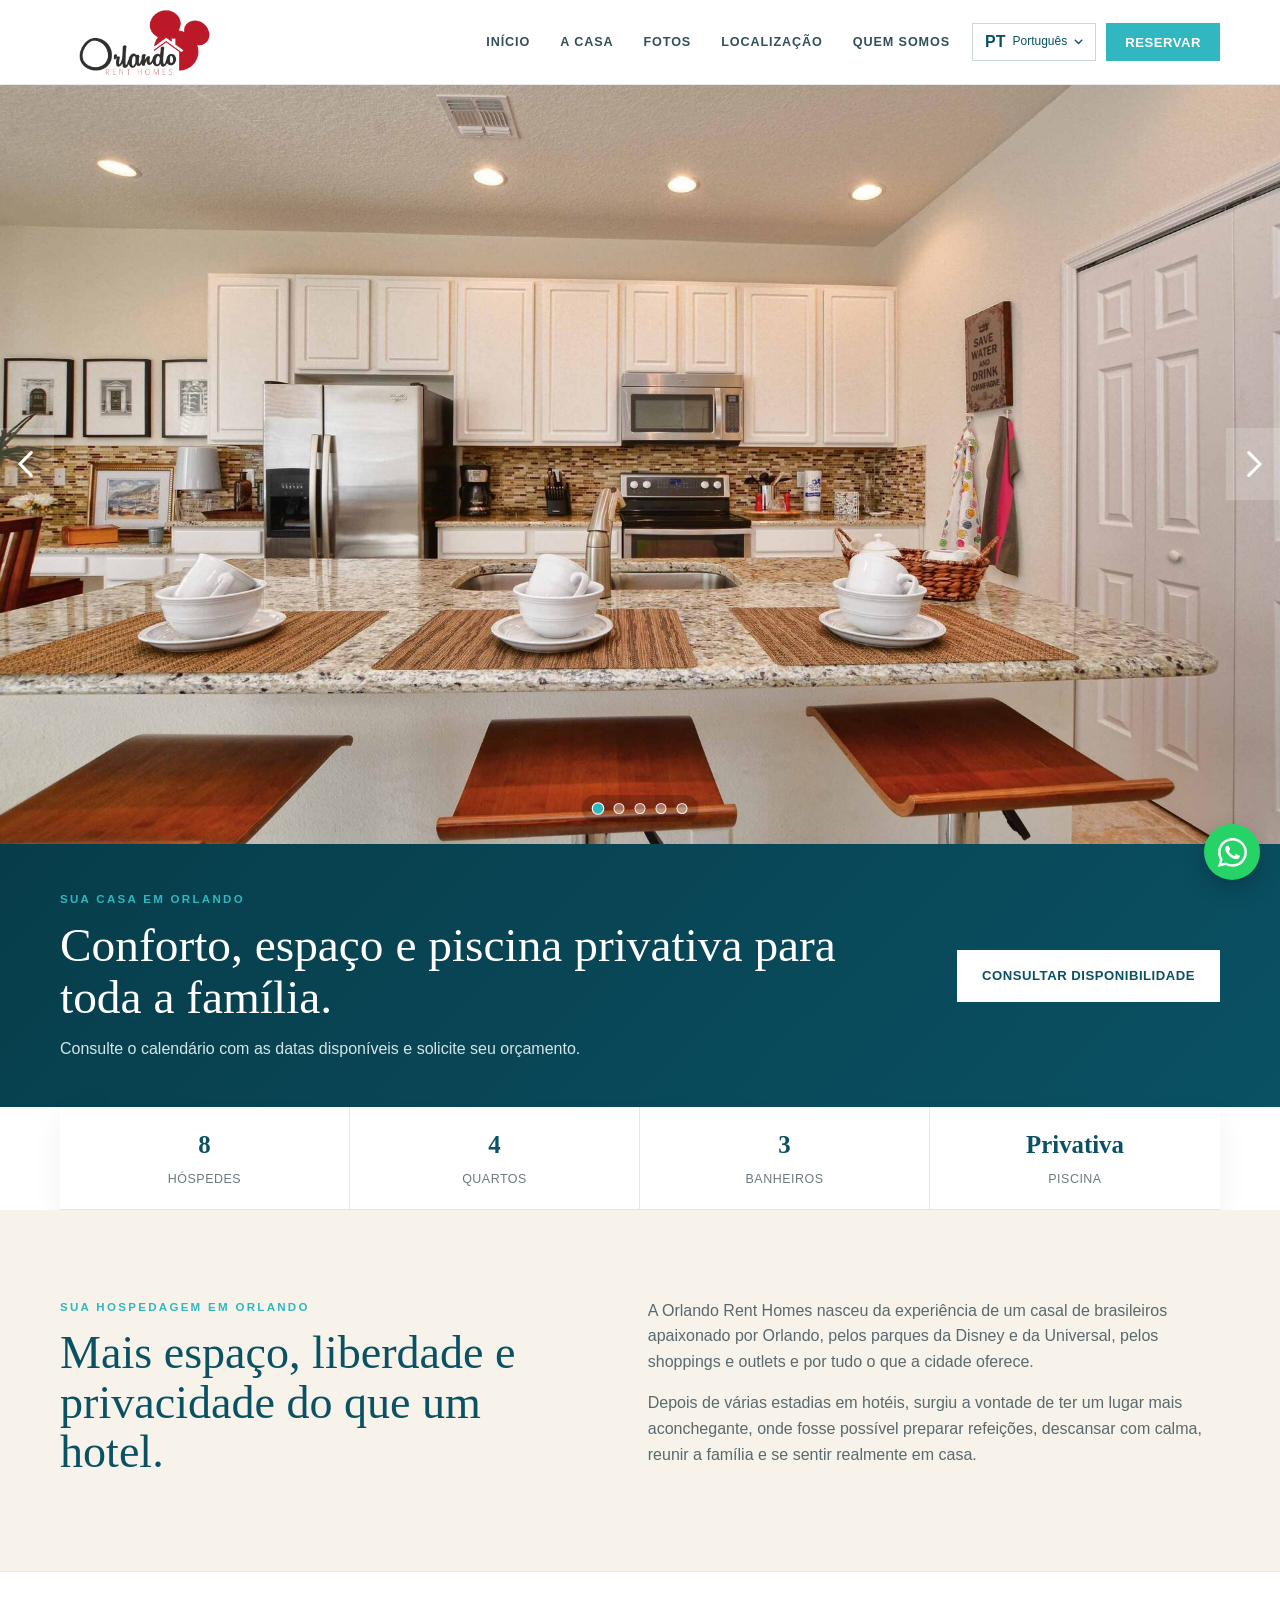
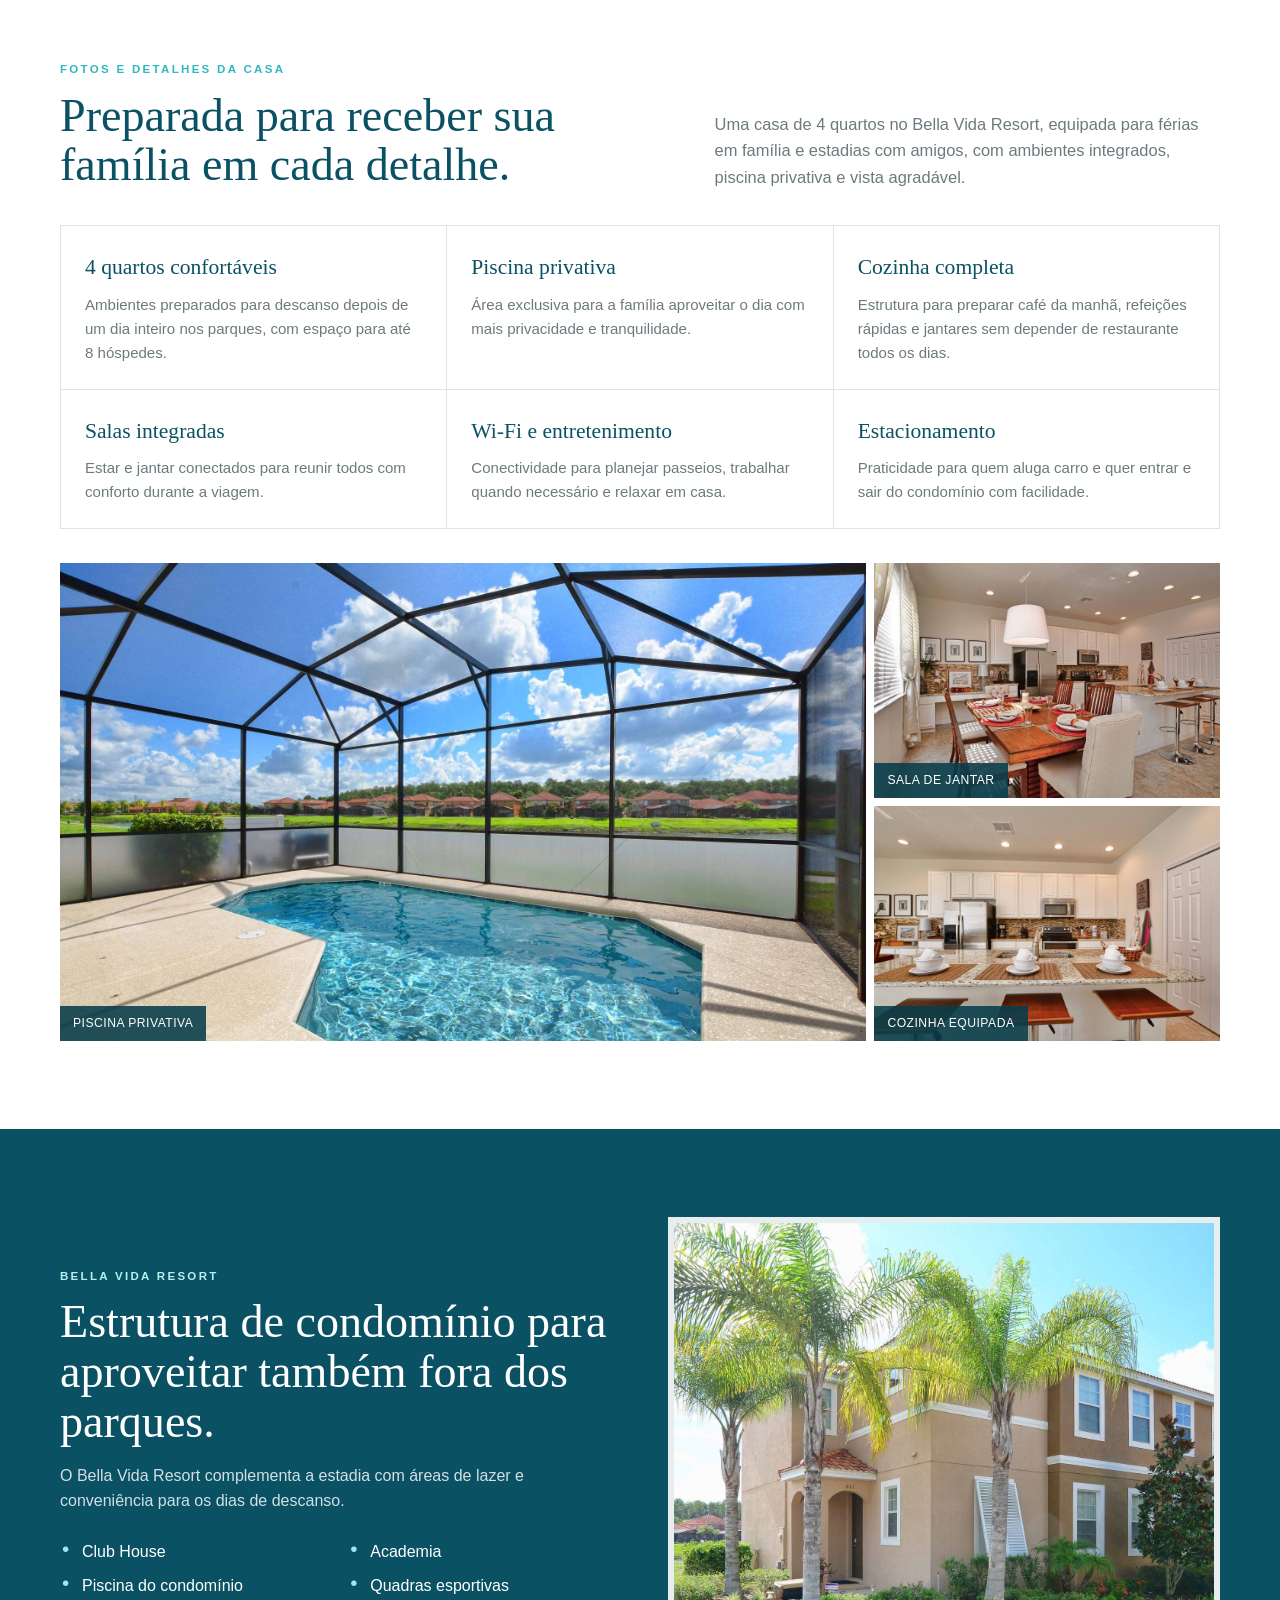
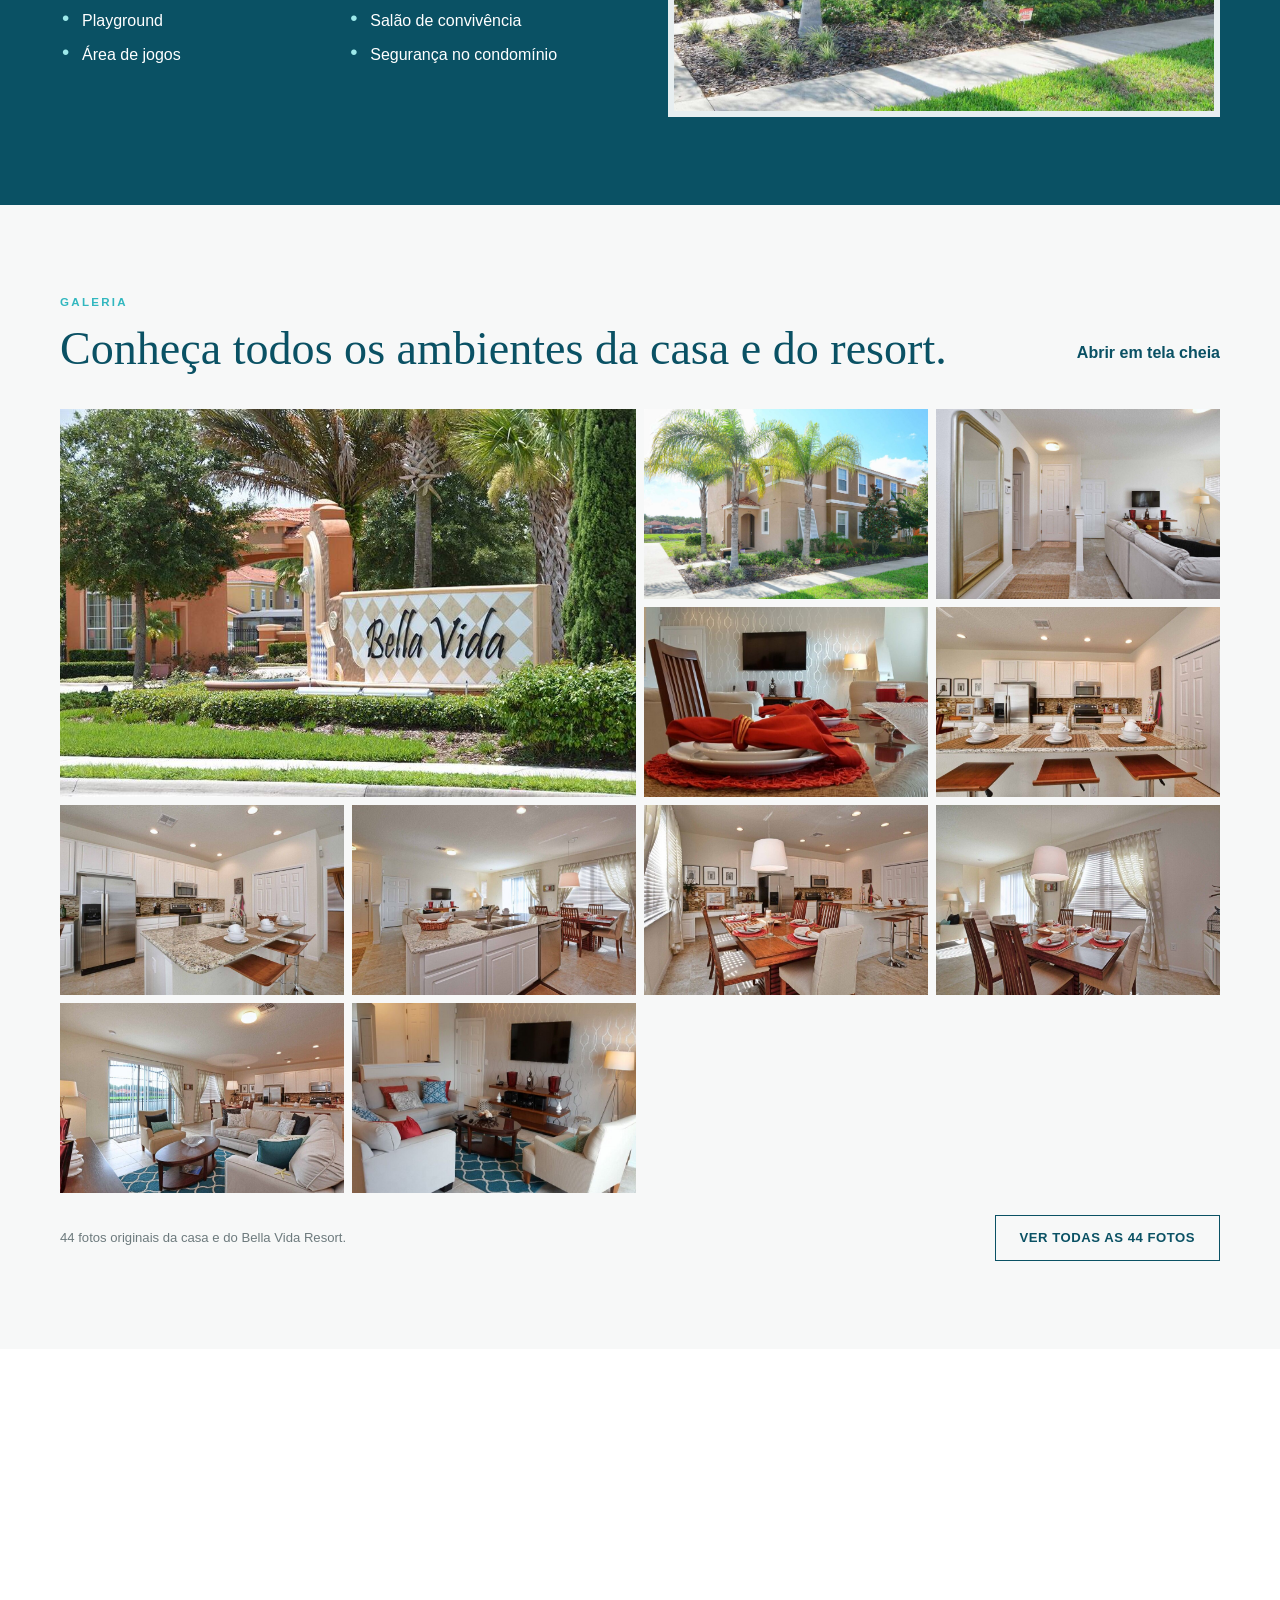
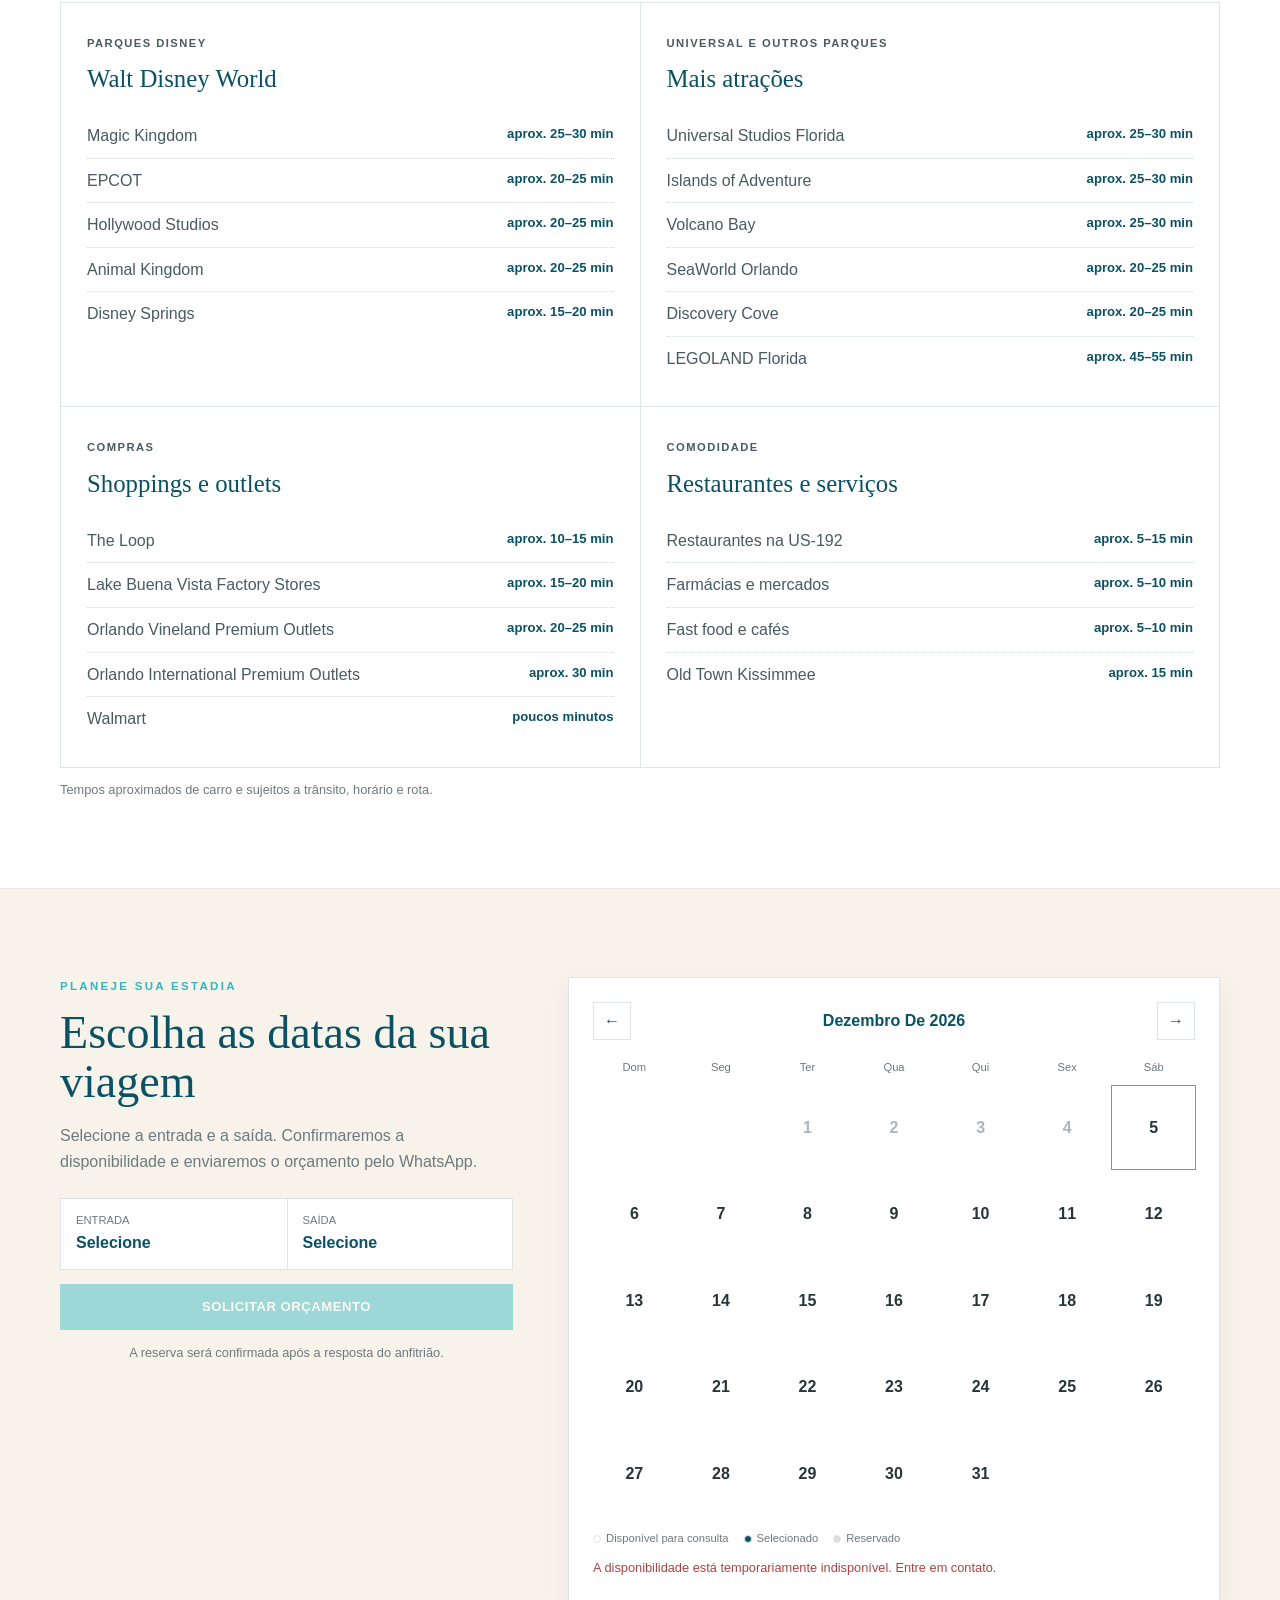
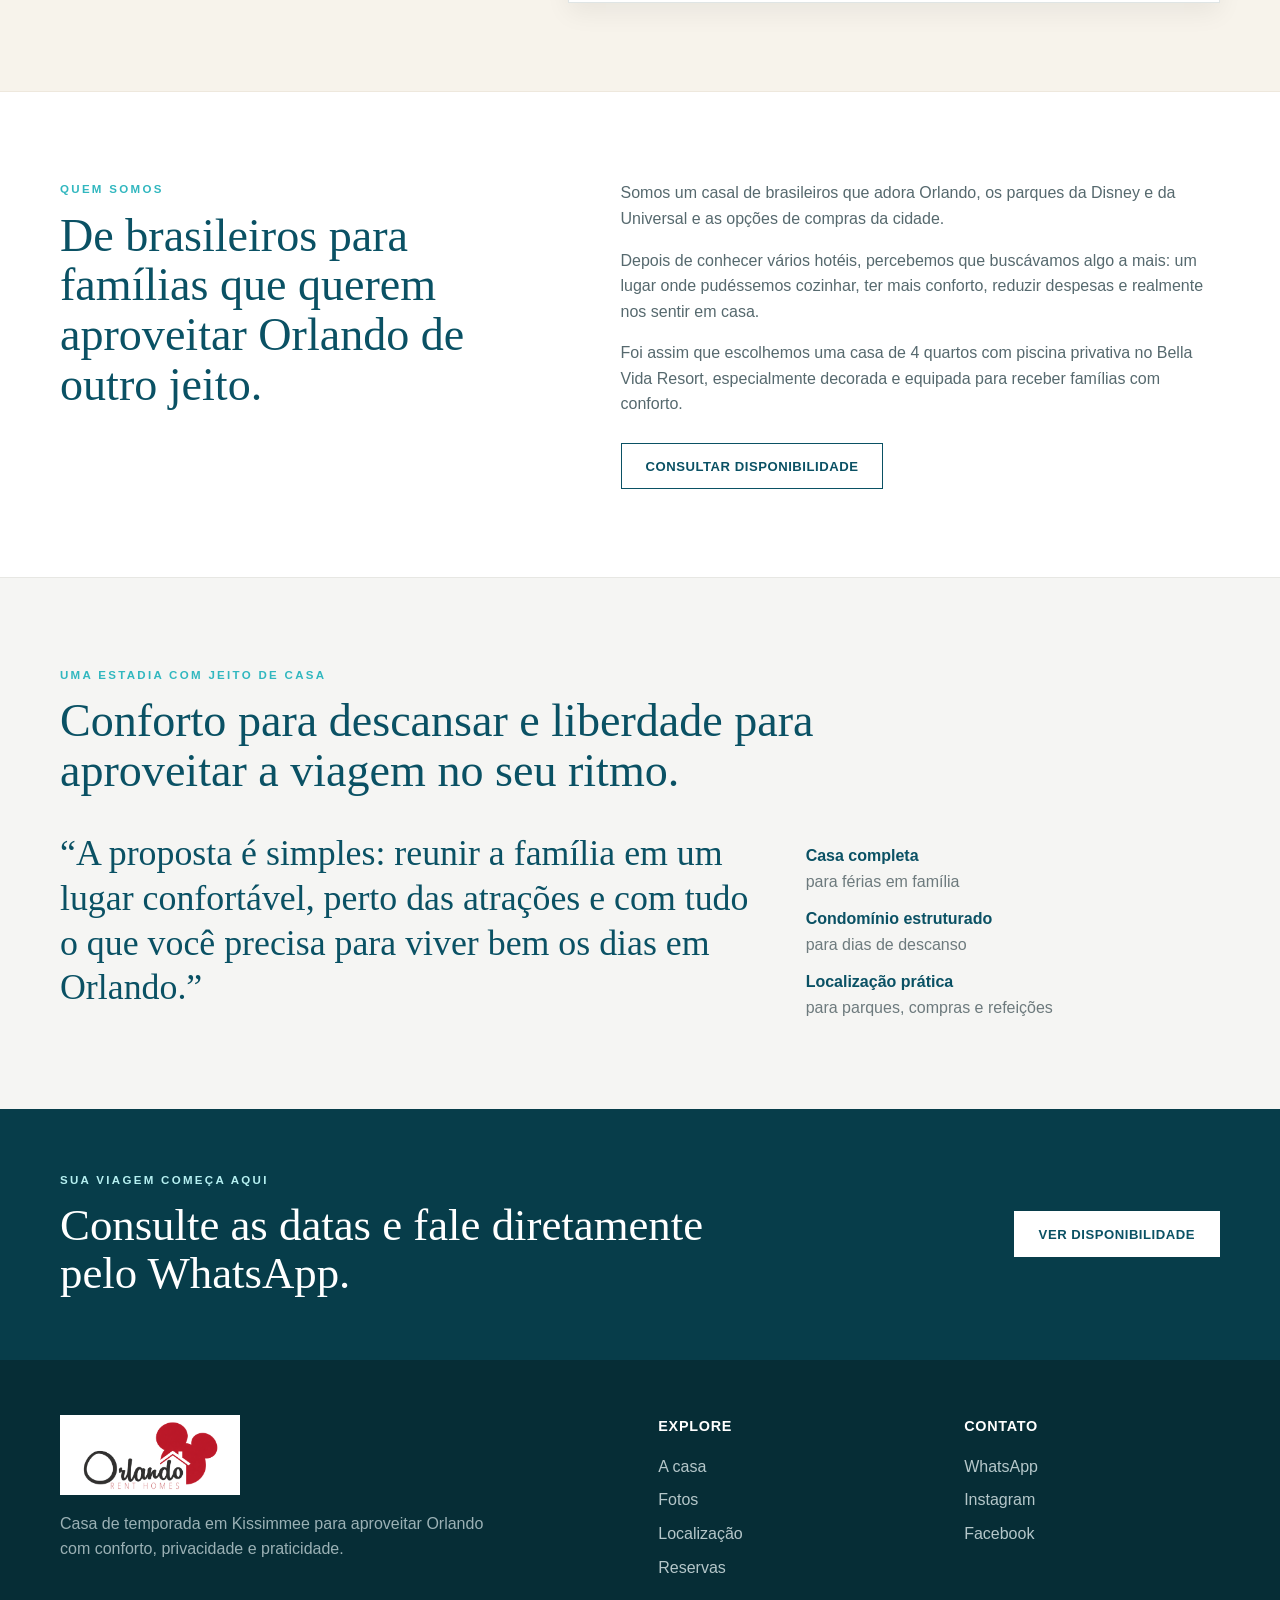
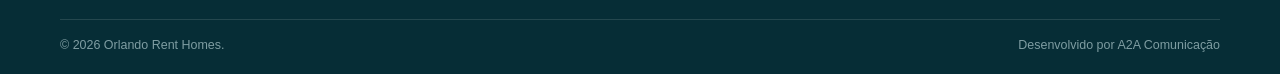
==== commit 369a4a13: "Adiciona galeria completa do site antigo" ====
--- a/index.html
+++ b/index.html
@@ -7,8 +7,8 @@
   <meta name="description" content="Casa de temporada em Orlando no Bella Vida Resort, com 4 quartos, piscina privativa, estrutura de resort e fácil acesso aos principais parques, compras e restaurantes.">
   <title>Orlando Rent Homes | Casa de temporada em Orlando</title>
   <link rel="icon" type="image/svg+xml" href="assets/favicon.svg">
-  <link rel="stylesheet" href="styles.css?v=7">
-  <script src="app.js" defer></script>
+  <link rel="stylesheet" href="styles.css?v=8">
+  <script src="app.js?v=8" defer></script>
 </head>
 <body>
   <a class="skip-link" href="#main">Pular para o conteúdo</a>
@@ -191,17 +191,60 @@
       <div class="shell section-heading">
         <div>
           <p class="eyebrow dark">Galeria</p>
-          <h2 id="gallery-title">Conheça os ambientes da casa.</h2>
-        </div>
-        <button class="text-link" id="show-all" type="button">Abrir galeria</button>
+          <h2 id="gallery-title">Conheça todos os ambientes da casa e do resort.</h2>
+        </div>
+        <button class="text-link" id="show-all" type="button">Abrir em tela cheia</button>
       </div>
       <div class="shell gallery-grid">
-        <button class="gallery-item gallery-main" data-full="assets/carousel-pool.jpg"><img src="assets/carousel-pool.jpg" alt="Piscina privativa" loading="lazy"></button>
-        <button class="gallery-item" data-full="assets/carousel-front.jpg"><img src="assets/carousel-front.jpg" alt="Fachada da casa" loading="lazy"></button>
-        <button class="gallery-item" data-full="assets/carousel-dining.jpg"><img src="assets/carousel-dining.jpg" alt="Sala de jantar" loading="lazy"></button>
-        <button class="gallery-item" data-full="assets/carousel-kitchen.jpg"><img src="assets/carousel-kitchen.jpg" alt="Cozinha" loading="lazy"></button>
-      </div>
-      <p class="shell gallery-note">Novas fotos podem ser acrescentadas sem mudar a estrutura da página.</p>
+        <button class="gallery-item gallery-main" data-full="assets/gallery/photo-01.jpg"><img src="assets/gallery/photo-01.jpg" alt="Entrada do Bella Vida Resort" loading="lazy"></button>
+        <button class="gallery-item" data-full="assets/gallery/photo-02.jpg"><img src="assets/gallery/photo-02.jpg" alt="Fachada da casa no condomínio" loading="lazy"></button>
+        <button class="gallery-item" data-full="assets/gallery/photo-03.jpg"><img src="assets/gallery/photo-03.jpg" alt="Entrada e sala da casa" loading="lazy"></button>
+        <button class="gallery-item" data-full="assets/gallery/photo-04.jpg"><img src="assets/gallery/photo-04.jpg" alt="Mesa de jantar preparada" loading="lazy"></button>
+        <button class="gallery-item" data-full="assets/gallery/photo-05.jpg"><img src="assets/gallery/photo-05.jpg" alt="Cozinha com bancada de granito" loading="lazy"></button>
+        <button class="gallery-item" data-full="assets/gallery/photo-06.jpg"><img src="assets/gallery/photo-06.jpg" alt="Cozinha totalmente equipada" loading="lazy"></button>
+        <button class="gallery-item" data-full="assets/gallery/photo-07.jpg"><img src="assets/gallery/photo-07.jpg" alt="Ambientes integrados da casa" loading="lazy"></button>
+        <button class="gallery-item" data-full="assets/gallery/photo-08.jpg"><img src="assets/gallery/photo-08.jpg" alt="Sala de jantar e cozinha" loading="lazy"></button>
+        <button class="gallery-item" data-full="assets/gallery/photo-09.jpg"><img src="assets/gallery/photo-09.jpg" alt="Sala de jantar com seis lugares" loading="lazy"></button>
+        <button class="gallery-item" data-full="assets/gallery/photo-10.jpg"><img src="assets/gallery/photo-10.jpg" alt="Sala de estar com acesso à piscina" loading="lazy"></button>
+        <button class="gallery-item" data-full="assets/gallery/photo-11.jpg"><img src="assets/gallery/photo-11.jpg" alt="Sala de estar com televisão" loading="lazy"></button>
+        <button class="gallery-item" data-full="assets/gallery/photo-12.jpg"><img src="assets/gallery/photo-12.jpg" alt="Sofá da sala de estar" loading="lazy"></button>
+        <button class="gallery-item" data-full="assets/gallery/photo-13.jpg"><img src="assets/gallery/photo-13.jpg" alt="Sala de estar vista da cozinha" loading="lazy"></button>
+        <button class="gallery-item" data-full="assets/gallery/photo-14.jpg"><img src="assets/gallery/photo-14.jpg" alt="Lavanderia com lavadora e secadora" loading="lazy"></button>
+        <button class="gallery-item" data-full="assets/gallery/photo-15.jpg"><img src="assets/gallery/photo-15.jpg" alt="Primeiro quarto de casal" loading="lazy"></button>
+        <button class="gallery-item" data-full="assets/gallery/photo-16.jpg"><img src="assets/gallery/photo-16.jpg" alt="Primeiro quarto de casal com televisão" loading="lazy"></button>
+        <button class="gallery-item" data-full="assets/gallery/photo-17.jpg"><img src="assets/gallery/photo-17.jpg" alt="Banheiro da suíte" loading="lazy"></button>
+        <button class="gallery-item" data-full="assets/gallery/photo-18.jpg"><img src="assets/gallery/photo-18.jpg" alt="Suíte principal com cama king size" loading="lazy"></button>
+        <button class="gallery-item" data-full="assets/gallery/photo-19.jpg"><img src="assets/gallery/photo-19.jpg" alt="Suíte principal ampla" loading="lazy"></button>
+        <button class="gallery-item" data-full="assets/gallery/photo-20.jpg"><img src="assets/gallery/photo-20.jpg" alt="Banheiro da suíte principal" loading="lazy"></button>
+        <button class="gallery-item" data-full="assets/gallery/photo-21.jpg"><img src="assets/gallery/photo-21.jpg" alt="Chuveiro da suíte principal" loading="lazy"></button>
+        <button class="gallery-item" data-full="assets/gallery/photo-22.jpg"><img src="assets/gallery/photo-22.jpg" alt="Segundo quarto de casal" loading="lazy"></button>
+        <button class="gallery-item" data-full="assets/gallery/photo-23.jpg"><img src="assets/gallery/photo-23.jpg" alt="Segundo quarto com televisão" loading="lazy"></button>
+        <button class="gallery-item" data-full="assets/gallery/photo-24.jpg"><img src="assets/gallery/photo-24.jpg" alt="Banheiro de hóspedes" loading="lazy"></button>
+        <button class="gallery-item" data-full="assets/gallery/photo-25.jpg"><img src="assets/gallery/photo-25.jpg" alt="Terceiro quarto de casal" loading="lazy"></button>
+        <button class="gallery-item" data-full="assets/gallery/photo-26.jpg"><img src="assets/gallery/photo-26.jpg" alt="Terceiro quarto com televisão" loading="lazy"></button>
+        <button class="gallery-item" data-full="assets/gallery/photo-27.jpg"><img src="assets/gallery/photo-27.jpg" alt="Piscina privativa vista da casa" loading="lazy"></button>
+        <button class="gallery-item" data-full="assets/gallery/photo-28.jpg"><img src="assets/gallery/photo-28.jpg" alt="Área externa da piscina privativa" loading="lazy"></button>
+        <button class="gallery-item" data-full="assets/gallery/photo-29.jpg"><img src="assets/gallery/photo-29.jpg" alt="Piscina privativa com vista para o lago" loading="lazy"></button>
+        <button class="gallery-item" data-full="assets/gallery/photo-30.jpg"><img src="assets/gallery/photo-30.jpg" alt="Área externa e tela de proteção da piscina" loading="lazy"></button>
+        <button class="gallery-item" data-full="assets/gallery/photo-31.jpg"><img src="assets/gallery/photo-31.jpg" alt="Lago ao lado da casa" loading="lazy"></button>
+        <button class="gallery-item" data-full="assets/gallery/photo-32.jpg"><img src="assets/gallery/photo-32.jpg" alt="Frente da casa com estacionamento" loading="lazy"></button>
+        <button class="gallery-item" data-full="assets/gallery/photo-33.jpg"><img src="assets/gallery/photo-33.jpg" alt="Entrada principal do Bella Vida Resort" loading="lazy"></button>
+        <button class="gallery-item" data-full="assets/gallery/photo-34.jpg"><img src="assets/gallery/photo-34.jpg" alt="Clubhouse do Bella Vida Resort" loading="lazy"></button>
+        <button class="gallery-item" data-full="assets/gallery/photo-35.jpg"><img src="assets/gallery/photo-35.jpg" alt="Salão do clubhouse" loading="lazy"></button>
+        <button class="gallery-item" data-full="assets/gallery/photo-36.jpg"><img src="assets/gallery/photo-36.jpg" alt="Academia do condomínio" loading="lazy"></button>
+        <button class="gallery-item" data-full="assets/gallery/photo-37.jpg"><img src="assets/gallery/photo-37.jpg" alt="Piscina principal do resort" loading="lazy"></button>
+        <button class="gallery-item" data-full="assets/gallery/photo-38.jpg"><img src="assets/gallery/photo-38.jpg" alt="Área de lazer do resort" loading="lazy"></button>
+        <button class="gallery-item" data-full="assets/gallery/photo-39.jpg"><img src="assets/gallery/photo-39.jpg" alt="Piscina do resort com quiosques" loading="lazy"></button>
+        <button class="gallery-item" data-full="assets/gallery/photo-40.jpg"><img src="assets/gallery/photo-40.jpg" alt="Piscina aquecida do resort" loading="lazy"></button>
+        <button class="gallery-item" data-full="assets/gallery/photo-41.jpg"><img src="assets/gallery/photo-41.jpg" alt="Jacuzzi do Bella Vida Resort" loading="lazy"></button>
+        <button class="gallery-item" data-full="assets/gallery/photo-42.jpg"><img src="assets/gallery/photo-42.jpg" alt="Playground infantil do condomínio" loading="lazy"></button>
+        <button class="gallery-item" data-full="assets/gallery/photo-43.jpg"><img src="assets/gallery/photo-43.jpg" alt="Deck de caminhada em frente ao lago" loading="lazy"></button>
+        <button class="gallery-item" data-full="assets/gallery/photo-44.jpg"><img src="assets/gallery/photo-44.jpg" alt="Quadra de areia do resort" loading="lazy"></button>
+      </div>
+      <div class="shell gallery-footer">
+        <p class="gallery-note">44 fotos originais da casa e do Bella Vida Resort.</p>
+        <button class="button button-outline" id="toggle-gallery" type="button" aria-expanded="false">Ver todas as 44 fotos</button>
+      </div>
     </section>
 
     <section class="section location-section" id="location">
--- a/styles.css
+++ b/styles.css
@@ -109,13 +109,16 @@
 .check-list li:before{content:"•";position:absolute;left:2px;color:#9de9ea;font-size:1.3rem;line-height:1}
 
 .gallery-section{background:#f7f8f8}
-.gallery-grid{display:grid;grid-template-columns:2fr 1fr 1fr;grid-template-rows:225px 225px;gap:8px}
+.gallery-grid{display:grid;grid-template-columns:repeat(4,1fr);grid-auto-rows:190px;gap:8px}
 .gallery-item{border:0;padding:0;background:#ddd;overflow:hidden;cursor:pointer}
-.gallery-item.gallery-main{grid-row:1/3}
-.gallery-item:last-child{grid-column:2/4}
+.gallery-item.gallery-main{grid-column:span 2;grid-row:span 2}
+.gallery-item:nth-child(n+12){display:none}
+.gallery-grid.is-expanded .gallery-item{display:block}
+.gallery-grid.is-expanded .gallery-item.gallery-main{grid-column:span 2;grid-row:span 2}
 .gallery-item img{width:100%;height:100%;object-fit:cover;transition:transform .25s}
 .gallery-item:hover img{transform:scale(1.025)}
 .gallery-note{margin-top:12px;color:var(--muted);font-size:.82rem}
+.gallery-footer{display:flex;align-items:center;justify-content:space-between;gap:24px;margin-top:22px}
 
 .location-section{background:#fff}
 .nearby-grid{display:grid;grid-template-columns:repeat(2,1fr);gap:0;border-top:1px solid var(--line);border-left:1px solid var(--line)}
@@ -220,7 +223,8 @@
   .detail-grid{grid-template-columns:1fr}
   .house-showcase{grid-template-columns:1fr;grid-template-rows:280px 200px 200px}.house-showcase .showcase-large{grid-row:auto}
   .resort-grid>img{height:290px}.check-list{grid-template-columns:1fr}
-  .gallery-grid{grid-template-columns:1fr 1fr;grid-template-rows:280px 155px 155px}.gallery-item.gallery-main{grid-column:1/3;grid-row:auto}.gallery-item:last-child{grid-column:1/3}
+  .gallery-grid{grid-template-columns:1fr 1fr;grid-auto-rows:155px}.gallery-item.gallery-main,.gallery-grid.is-expanded .gallery-item.gallery-main{grid-column:1/3;grid-row:span 2}
+  .gallery-footer{display:block}.gallery-footer .button{width:100%;margin-top:12px}
   .nearby-card{padding:20px}.nearby-card li{align-items:flex-start}.nearby-card strong{white-space:normal;max-width:115px}
   .calendar-card{padding:15px}.calendar{gap:2px}.calendar-day{font-size:.82rem}.selection-summary{grid-template-columns:1fr}.selection-summary div+div{border-left:0;border-top:1px solid var(--line)}
   .cta-inner{display:block}.cta-inner .button{margin-top:20px}
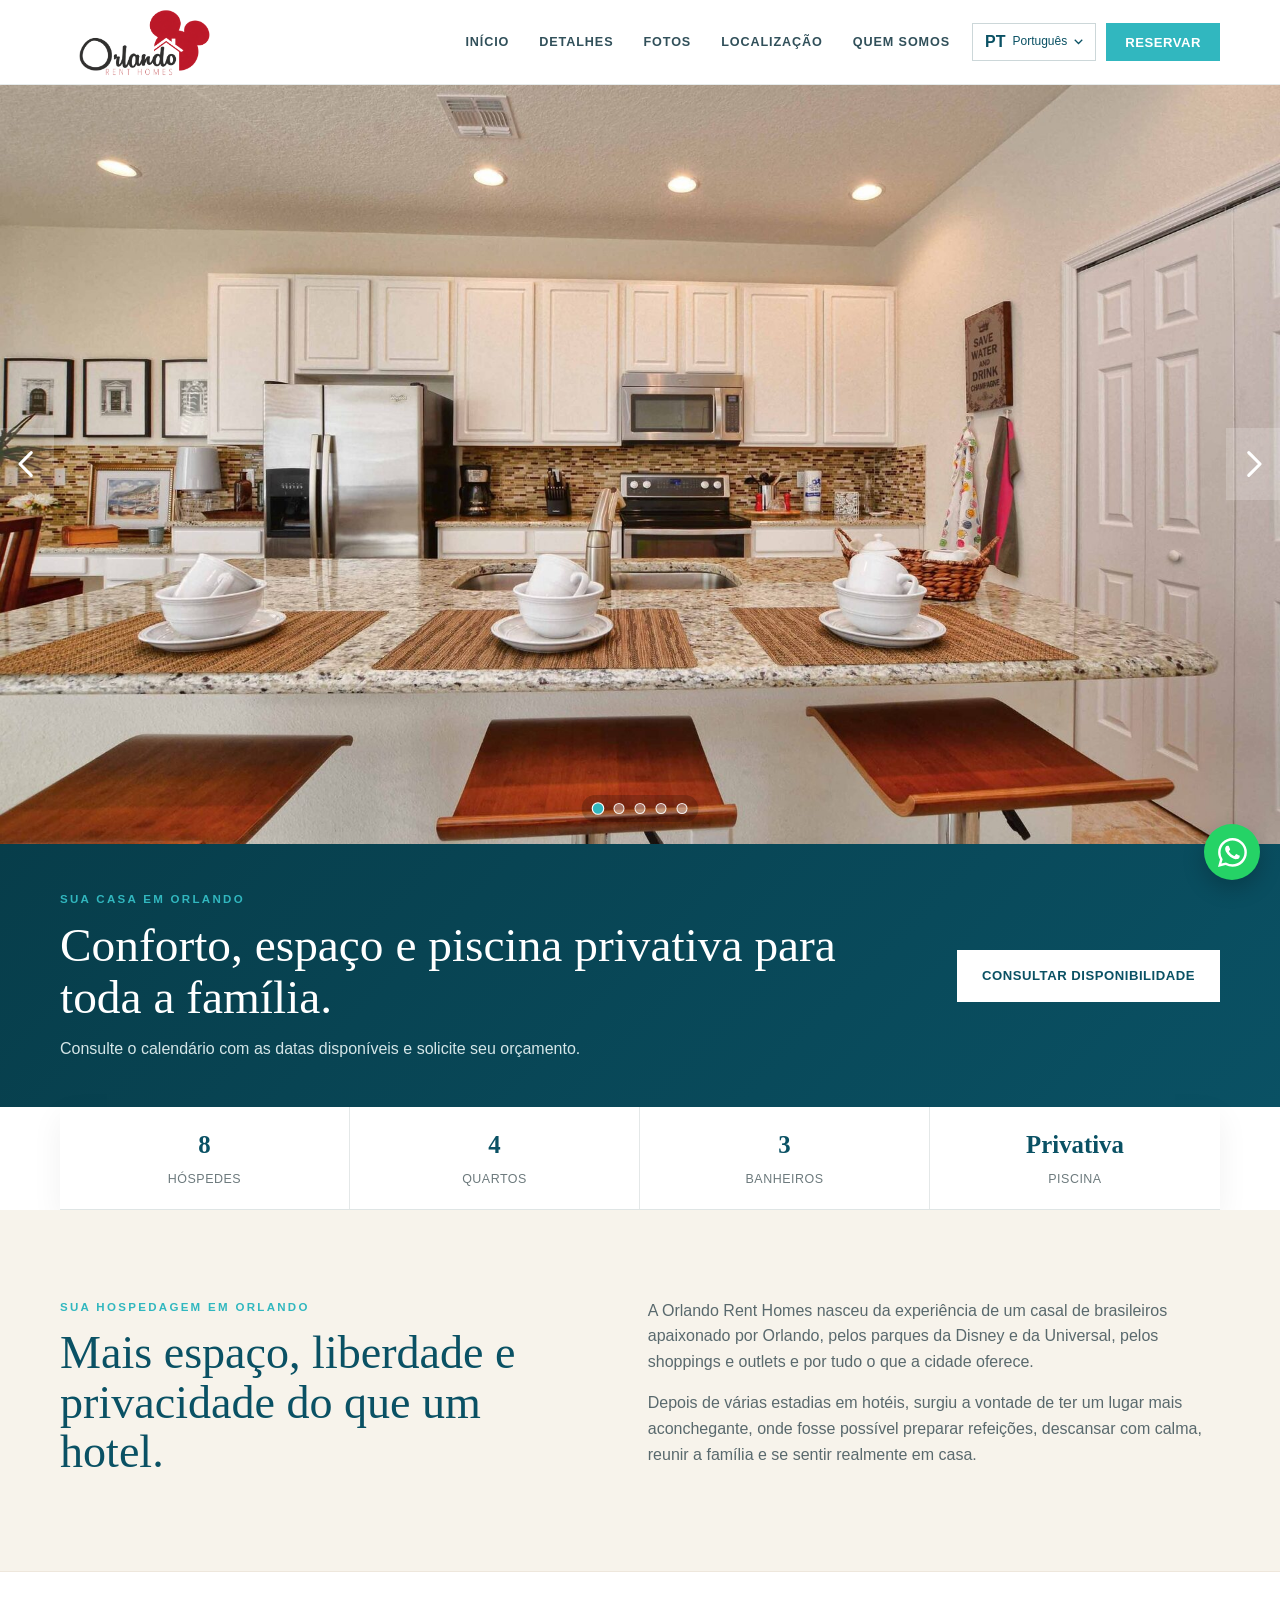
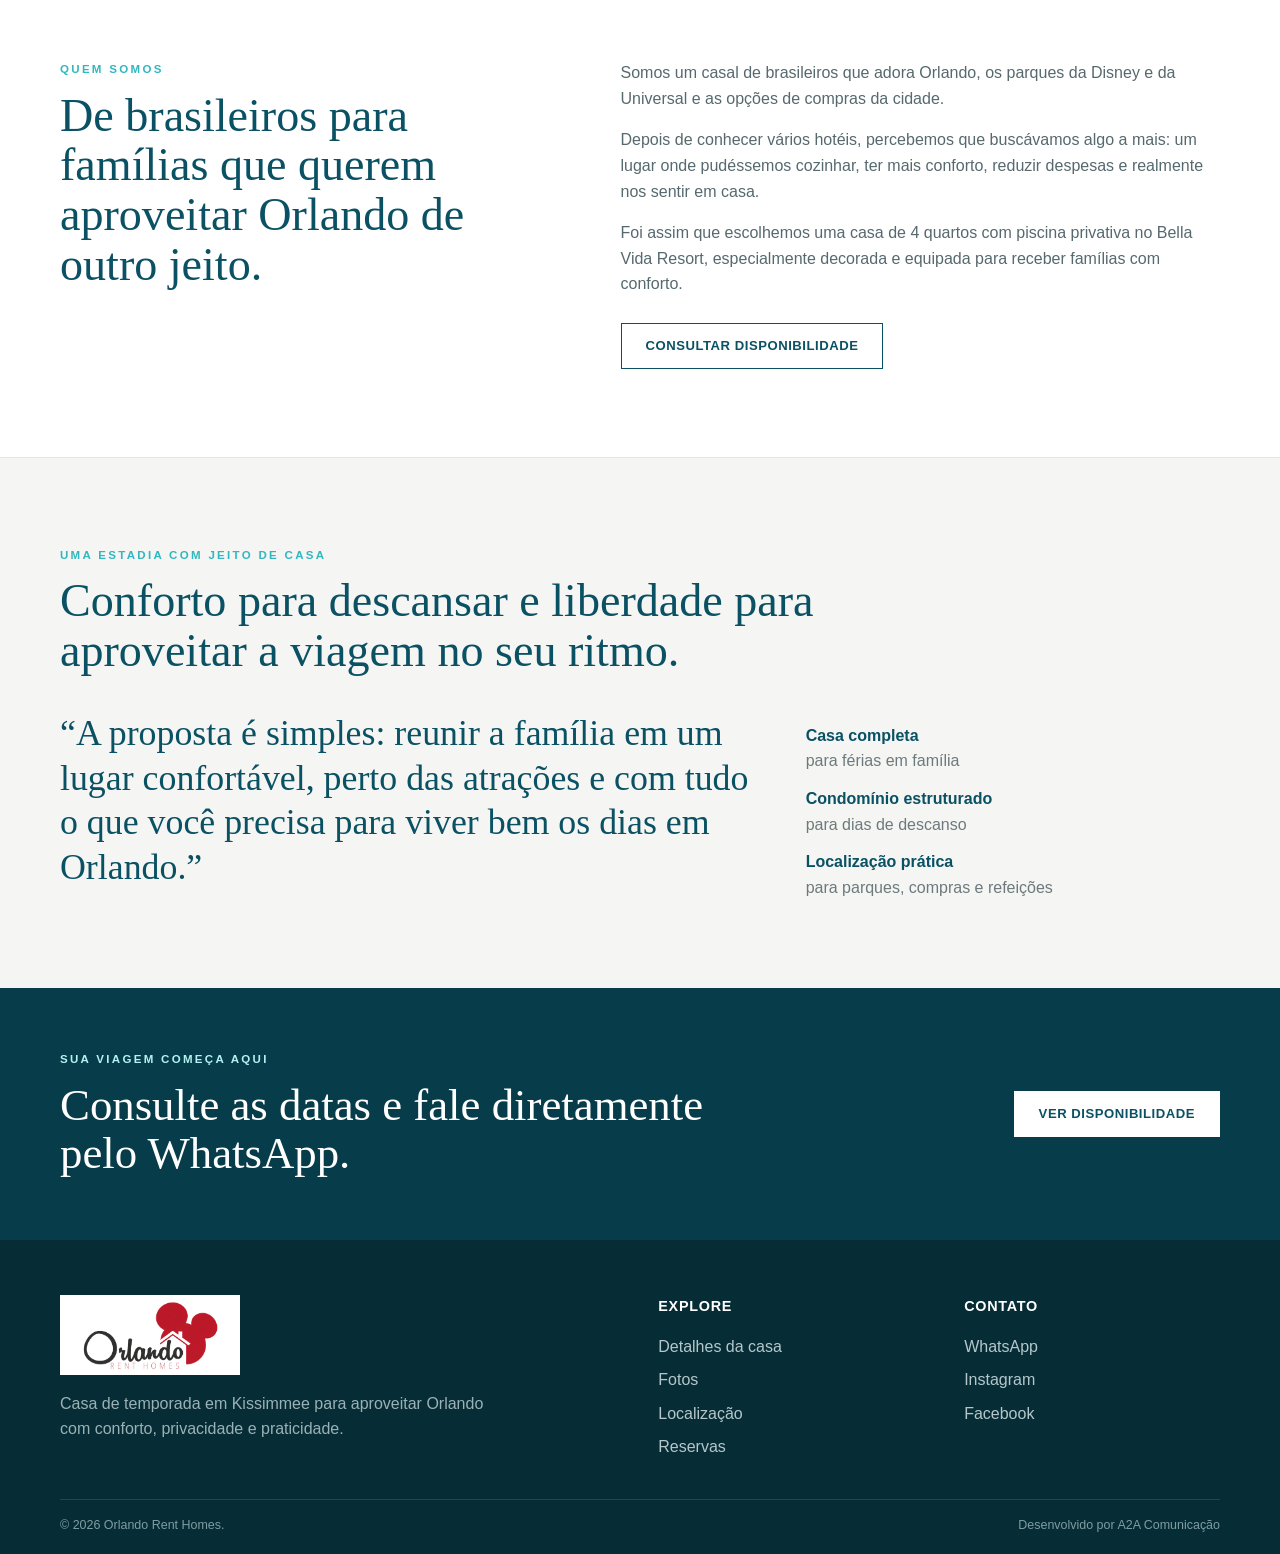
==== commit 81d8132a: "Organiza conteúdo em páginas separadas" ====
--- a/index.html
+++ b/index.html
@@ -7,23 +7,23 @@
   <meta name="description" content="Casa de temporada em Orlando no Bella Vida Resort, com 4 quartos, piscina privativa, estrutura de resort e fácil acesso aos principais parques, compras e restaurantes.">
   <title>Orlando Rent Homes | Casa de temporada em Orlando</title>
   <link rel="icon" type="image/svg+xml" href="assets/favicon.svg">
-  <link rel="stylesheet" href="styles.css?v=8">
-  <script src="app.js?v=8" defer></script>
+  <link rel="stylesheet" href="styles.css?v=9">
+  <script src="app.js?v=9" defer></script>
 </head>
-<body>
+<body class="home-page">
   <a class="skip-link" href="#main">Pular para o conteúdo</a>
 
   <header class="site-header" id="top">
     <div class="header-inner shell">
-      <a class="brand" href="#home" aria-label="Orlando Rent Homes - início">
+      <a class="brand" href="index.html" aria-label="Orlando Rent Homes - início">
         <img src="assets/logo-orlando-rent-homes-transparente.png?v=2" alt="Orlando Rent Homes">
       </a>
 
       <nav class="desktop-nav" aria-label="Navegação principal">
-        <a href="#home" data-i18n="nav.home">Início</a>
-        <a href="#house" data-i18n="nav.house">A casa</a>
-        <a href="#gallery" data-i18n="nav.gallery">Fotos</a>
-        <a href="#location" data-i18n="nav.location">Localização</a>
+        <a href="index.html" data-i18n="nav.home">Início</a>
+        <a href="detalhes.html" data-i18n="nav.house">Detalhes</a>
+        <a href="fotos.html" data-i18n="nav.gallery">Fotos</a>
+        <a href="detalhes.html#localizacao" data-i18n="nav.location">Localização</a>
         <a href="#about" data-i18n="nav.about">Quem somos</a>
       </nav>
 
@@ -39,7 +39,7 @@
             <button type="button" role="menuitem" data-language="en"><span class="language-option-code">EN</span><span><strong>English</strong><small>United States</small></span><i></i></button>
           </div>
         </div>
-        <a class="button button-small" href="#booking" data-i18n="nav.book">Reservar</a>
+        <a class="button button-small" href="reservas.html" data-i18n="nav.book">Reservar</a>
         <button class="menu-button" type="button" aria-expanded="false" aria-controls="mobile-nav" aria-label="Abrir menu">
           <svg viewBox="0 0 24 24"><path d="M4 7h16M4 12h16M4 17h16"/></svg>
         </button>
@@ -47,12 +47,12 @@
     </div>
 
     <nav class="mobile-nav" id="mobile-nav" aria-label="Navegação móvel" hidden>
-      <a href="#home" data-i18n="nav.home">Início</a>
-      <a href="#house" data-i18n="nav.house">A casa</a>
-      <a href="#gallery" data-i18n="nav.gallery">Fotos</a>
-      <a href="#location" data-i18n="nav.location">Localização</a>
+      <a href="index.html" data-i18n="nav.home">Início</a>
+      <a href="detalhes.html" data-i18n="nav.house">Detalhes</a>
+      <a href="fotos.html" data-i18n="nav.gallery">Fotos</a>
+      <a href="detalhes.html#localizacao" data-i18n="nav.location">Localização</a>
       <a href="#about" data-i18n="nav.about">Quem somos</a>
-      <a href="#booking" data-i18n="nav.book">Reservar</a>
+      <a href="reservas.html" data-i18n="nav.book">Reservar</a>
     </nav>
   </header>
 
@@ -99,7 +99,7 @@
           <h1 id="availability-title">Conforto, espaço e piscina privativa para toda a família.</h1>
           <p>Consulte o calendário com as datas disponíveis e solicite seu orçamento.</p>
         </div>
-        <a class="button" href="#booking">Consultar disponibilidade</a>
+        <a class="button" href="reservas.html">Consultar disponibilidade</a>
       </div>
     </section>
 
@@ -348,7 +348,7 @@
           <p>Somos um casal de brasileiros que adora Orlando, os parques da Disney e da Universal e as opções de compras da cidade.</p>
           <p>Depois de conhecer vários hotéis, percebemos que buscávamos algo a mais: um lugar onde pudéssemos cozinhar, ter mais conforto, reduzir despesas e realmente nos sentir em casa.</p>
           <p>Foi assim que escolhemos uma casa de 4 quartos com piscina privativa no Bella Vida Resort, especialmente decorada e equipada para receber famílias com conforto.</p>
-          <a class="button button-outline" href="#booking">Consultar disponibilidade</a>
+          <a class="button button-outline" href="reservas.html">Consultar disponibilidade</a>
         </div>
       </div>
     </section>
@@ -377,7 +377,7 @@
           <p class="eyebrow">Sua viagem começa aqui</p>
           <h2>Consulte as datas e fale diretamente pelo WhatsApp.</h2>
         </div>
-        <a class="button button-light" href="#booking">Ver disponibilidade</a>
+        <a class="button button-light" href="reservas.html">Ver disponibilidade</a>
       </div>
     </section>
   </main>
@@ -390,10 +390,10 @@
       </div>
       <div>
         <h3>Explore</h3>
-        <a href="#house">A casa</a>
-        <a href="#gallery">Fotos</a>
-        <a href="#location">Localização</a>
-        <a href="#booking">Reservas</a>
+        <a href="detalhes.html">Detalhes da casa</a>
+        <a href="fotos.html">Fotos</a>
+        <a href="detalhes.html#localizacao">Localização</a>
+        <a href="reservas.html">Reservas</a>
       </div>
       <div>
         <h3>Contato</h3>
--- a/styles.css
+++ b/styles.css
@@ -48,6 +48,7 @@
 .menu-button svg{fill:none;stroke:var(--blue);stroke-width:2}
 .mobile-nav{background:#fff;border-top:1px solid #e8eded;padding:8px 18px 18px}
 .mobile-nav a{display:block;padding:11px 0;border-bottom:1px solid #edf1f1;font-weight:700;color:#31505a}
+.desktop-nav a.is-active{color:var(--turq)}
 
 .eyebrow{margin:0 0 12px;font-size:.72rem;font-weight:700;text-transform:uppercase;letter-spacing:.2em;color:#b6f1f2}
 .eyebrow.dark{color:var(--turq)}
@@ -201,6 +202,58 @@
 .reveal{opacity:0;transform:translateY(16px);transition:opacity .45s ease var(--reveal-delay,0ms),transform .45s ease var(--reveal-delay,0ms)}
 .reveal.is-visible{opacity:1;transform:none}
 
+/* Conteúdo organizado em páginas, conforme solicitado pela proprietária. */
+.home-page .house-section,
+.home-page .resort-section,
+.home-page .gallery-section,
+.home-page .location-section,
+.home-page .booking-section{display:none}
+.page-main{padding-top:84px}
+.page-hero{min-height:410px;display:flex;align-items:flex-end;padding:80px 0;color:#fff;background-color:var(--blue);background-position:center;background-size:cover;position:relative}
+.page-hero:before{content:"";position:absolute;inset:0;background:linear-gradient(90deg,rgba(4,40,49,.9),rgba(4,40,49,.28))}
+.page-hero .shell{position:relative;z-index:1}
+.page-hero h1{max-width:820px;margin:0;font:400 clamp(2.6rem,5vw,5rem)/1.02 Georgia,"Times New Roman",serif}
+.page-hero p:not(.eyebrow){max-width:650px;margin:18px 0 0;color:#e0edef;font-size:1.05rem}
+.photo-hero{background-image:url('assets/gallery/photo-29.jpg')}
+.details-hero{background-image:url('assets/gallery/photo-07.jpg')}
+.booking-hero{background-image:url('assets/gallery/photo-31.jpg')}
+
+.photo-section{background:#fff}
+.photo-section.resort-photos{background:var(--blue);color:#fff}
+.resort-photos h2{color:#fff}
+.resort-photos .lead{color:#d5e6e8}
+.photo-grid{display:grid;grid-template-columns:repeat(4,1fr);gap:10px}
+.photo-card{height:205px;padding:0;border:0;background:#e5e9e9;overflow:hidden;cursor:pointer}
+.photo-card img{width:100%;height:100%;object-fit:cover;transition:transform .25s ease,filter .25s ease}
+.photo-card:hover img{transform:scale(1.035);filter:brightness(.92)}
+
+.details-grid{display:grid;grid-template-columns:repeat(3,1fr);border-left:1px solid var(--line);border-top:1px solid var(--line)}
+.info-panel{padding:28px;border-right:1px solid var(--line);border-bottom:1px solid var(--line)}
+.info-panel h3{margin:0 0 16px;color:var(--blue);font:400 1.55rem Georgia,serif}
+.info-list{list-style:none;padding:0;margin:0}
+.info-list li{position:relative;padding:9px 0 9px 20px;border-bottom:1px dotted #d5dddd;color:#56696e}
+.info-list li:last-child{border-bottom:0}
+.info-list li:before{content:"✓";position:absolute;left:0;color:var(--turq);font-weight:800}
+.floor-section{background:var(--cream)}
+.floor-grid{display:grid;grid-template-columns:1.05fr .95fr;gap:60px;align-items:center}
+.floor-grid+.floor-grid{margin-top:70px;padding-top:70px;border-top:1px solid #e2dacc}
+.floor-grid.reverse .floor-photo{order:2}
+.floor-grid h2{margin-bottom:18px}
+.floor-grid p:not(.eyebrow){color:#5c6a6d}
+.floor-photo img{width:100%;height:390px;object-fit:cover}
+.resort-details{background:var(--blue);color:#fff}
+.resort-details h2{color:#fff}
+.reservation-shortcuts{padding:35px 0;background:#fff}
+.reservation-shortcuts .shell{display:grid;grid-template-columns:1fr 1fr;gap:16px}
+.reservation-shortcuts a{padding:24px;border:1px solid var(--line);transition:.2s}
+.reservation-shortcuts a:hover{border-color:var(--turq);background:#f5fbfb}
+.reservation-shortcuts span,.reservation-shortcuts strong{display:block}
+.reservation-shortcuts span{font-size:.75rem;text-transform:uppercase;letter-spacing:.08em;color:var(--muted)}
+.reservation-shortcuts strong{margin-top:5px;color:var(--blue);font:400 1.35rem Georgia,serif}
+.booking-help{margin-top:30px;padding:20px;border-left:4px solid var(--turq);background:#fff}
+.booking-help p{margin:4px 0;color:var(--muted)}
+.reservations-page .booking-section{border-top:0}
+
 @media(max-width:980px){
   .desktop-nav{display:none}.menu-button{display:block}.language-name{display:none}.header-actions{margin-left:auto}
   .legacy-grid,.split-heading,.resort-grid,.booking-grid,.about-grid,.testimonial-grid{grid-template-columns:1fr;gap:34px}
@@ -208,6 +261,9 @@
   .nearby-grid{grid-template-columns:1fr}
   .resort-grid>img{height:400px}
   .footer-grid{grid-template-columns:1.2fr .7fr .7fr}
+  .photo-grid{grid-template-columns:repeat(3,1fr)}
+  .details-grid{grid-template-columns:1fr 1fr}
+  .floor-grid{gap:35px}
 }
 @media(max-width:680px){
   :root{--shell:min(100% - 28px,1160px)}
@@ -230,5 +286,15 @@
   .cta-inner{display:block}.cta-inner .button{margin-top:20px}
   .footer-grid{grid-template-columns:1fr;gap:22px}.footer-bottom{display:block}.footer-bottom span{display:block;margin-top:5px}
   .whatsapp-float{right:14px;bottom:14px;width:52px;height:52px}
+  .page-main{padding-top:72px}
+  .page-hero{min-height:360px;padding:55px 0}
+  .page-hero h1{font-size:2.65rem}
+  .photo-grid{grid-template-columns:1fr 1fr;gap:6px}
+  .photo-card{height:150px}
+  .details-grid{grid-template-columns:1fr}
+  .floor-grid{grid-template-columns:1fr;gap:24px}
+  .floor-grid.reverse .floor-photo{order:0}
+  .floor-photo img{height:280px}
+  .reservation-shortcuts .shell{grid-template-columns:1fr}
 }
 @media(prefers-reduced-motion:reduce){*{scroll-behavior:auto!important;transition:none!important}.reveal{opacity:1;transform:none}}
